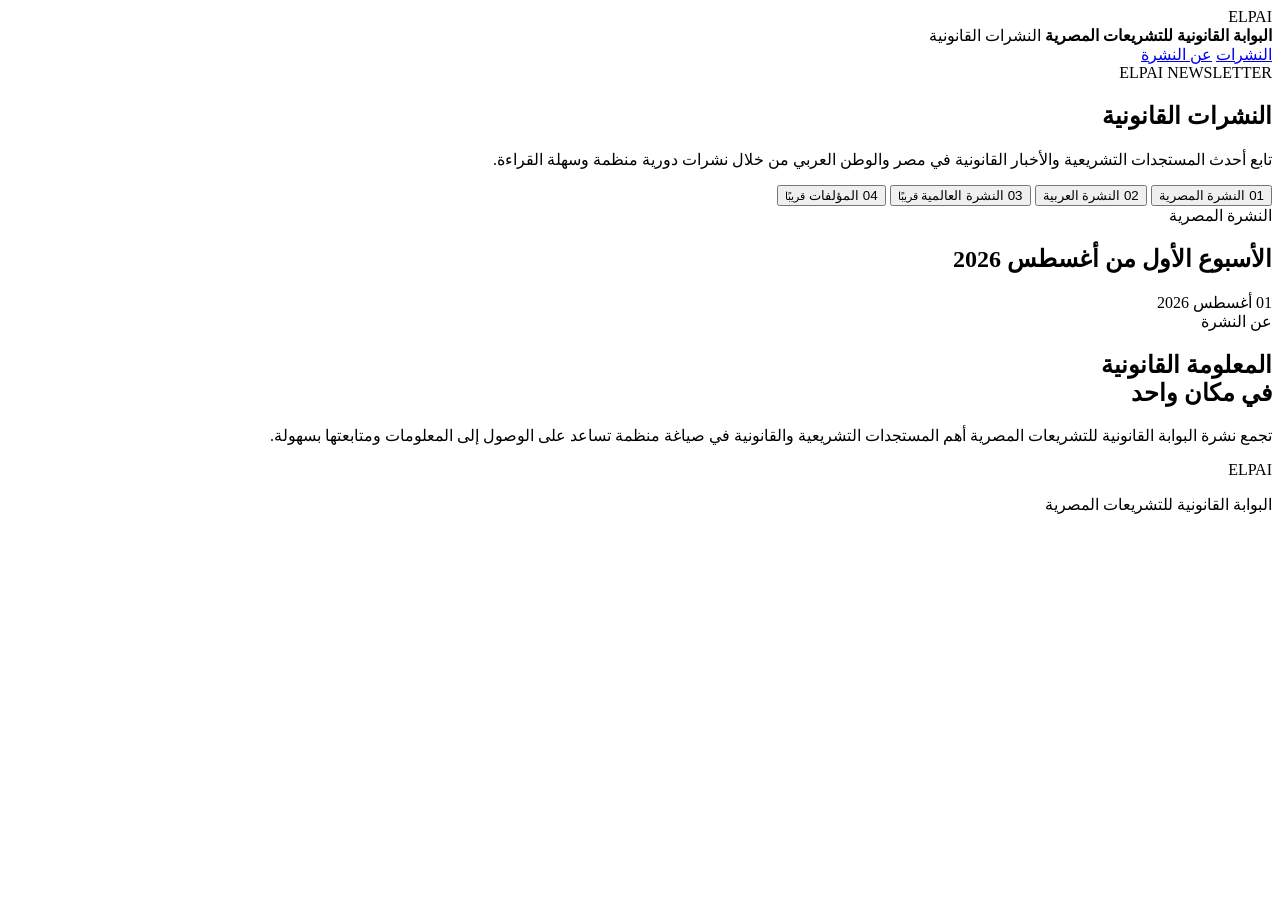
==== index.html @ 593c730d "Create index.html" ====
<!DOCTYPE html>
<html lang="ar" dir="rtl">
<head>
    <meta charset="UTF-8">
    <meta name="viewport" content="width=device-width, initial-scale=1.0">

    <title>النشرات القانونية | ELPAI</title>

    <link rel="preconnect" href="https://fonts.googleapis.com">
    <link rel="preconnect" href="https://fonts.gstatic.com" crossorigin>

    <link href="https://fonts.googleapis.com/css2?family=Cairo:wght@400;500;600;700;800&family=IBM+Plex+Sans+Arabic:wght@400;500;600;700&display=swap" rel="stylesheet">

    <link rel="stylesheet" href="style.css">
</head>

<body>

<!-- ================= HEADER ================= -->

<header class="site-header">

    <div class="header-container">

        <div class="brand">

            <div class="brand-logo">
                ELP<span>AI</span>
            </div>

            <div class="brand-text">
                <strong>البوابة القانونية للتشريعات المصرية</strong>
                <span>النشرات القانونية</span>
            </div>

        </div>

        <nav class="navigation">
            <a href="#newsletters">النشرات</a>
            <a href="#about">عن النشرة</a>
        </nav>

    </div>

</header>


<!-- ================= HERO ================= -->

<section class="hero">

    <div class="hero-background"></div>

    <div class="hero-container">

        <span class="hero-label">
            ELPAI NEWSLETTER
        </span>

        <h1>
            النشرات القانونية
        </h1>

        <p>
            تابع أحدث المستجدات التشريعية والأخبار القانونية
            في مصر والوطن العربي من خلال نشرات دورية منظمة وسهلة القراءة.
        </p>


        <!-- Newsletter Types -->

        <div class="newsletter-tabs">

            <button
                class="newsletter-tab active"
                data-newsletter="egypt">

                <span>01</span>
                النشرة المصرية

            </button>


            <button
                class="newsletter-tab"
                data-newsletter="arab">

                <span>02</span>
                النشرة العربية

            </button>


            <button class="newsletter-tab disabled">

                <span>03</span>
                النشرة العالمية

                <small>قريبًا</small>

            </button>


            <button class="newsletter-tab disabled">

                <span>04</span>
                المؤلفات

                <small>قريبًا</small>

            </button>

        </div>

    </div>

</section>


<!-- ================= NEWSLETTER ================= -->

<main
    class="newsletter-container"
    id="newsletters">


    <!-- Issue Header -->

    <div class="issue-header">

        <div>

            <span
                class="issue-type"
                id="issueType">
                النشرة المصرية
            </span>

            <h2 id="issueTitle">
                الأسبوع الأول من أغسطس 2026
            </h2>

        </div>


        <div
            class="issue-number"
            id="issueNumber">

            01 أغسطس 2026

        </div>

    </div>


    <!-- Dynamic Content -->

    <div id="newsletterContent"></div>


</main>


<!-- ================= ABOUT ================= -->

<section
    class="about"
    id="about">

    <div class="about-container">

        <div>

            <span class="section-label">
                عن النشرة
            </span>

            <h2>
                المعلومة القانونية<br>
                في مكان واحد
            </h2>

        </div>


        <p>
            تجمع نشرة البوابة القانونية للتشريعات المصرية
            أهم المستجدات التشريعية والقانونية في صياغة منظمة
            تساعد على الوصول إلى المعلومات ومتابعتها بسهولة.
        </p>

    </div>

</section>


<!-- ================= FOOTER ================= -->

<footer>

    <div class="footer-container">

        <div class="footer-logo">
            ELP<span>AI</span>
        </div>

        <p>
            البوابة القانونية للتشريعات المصرية
        </p>

    </div>

</footer>


<script src="script.js"></script>

</body>
</html>
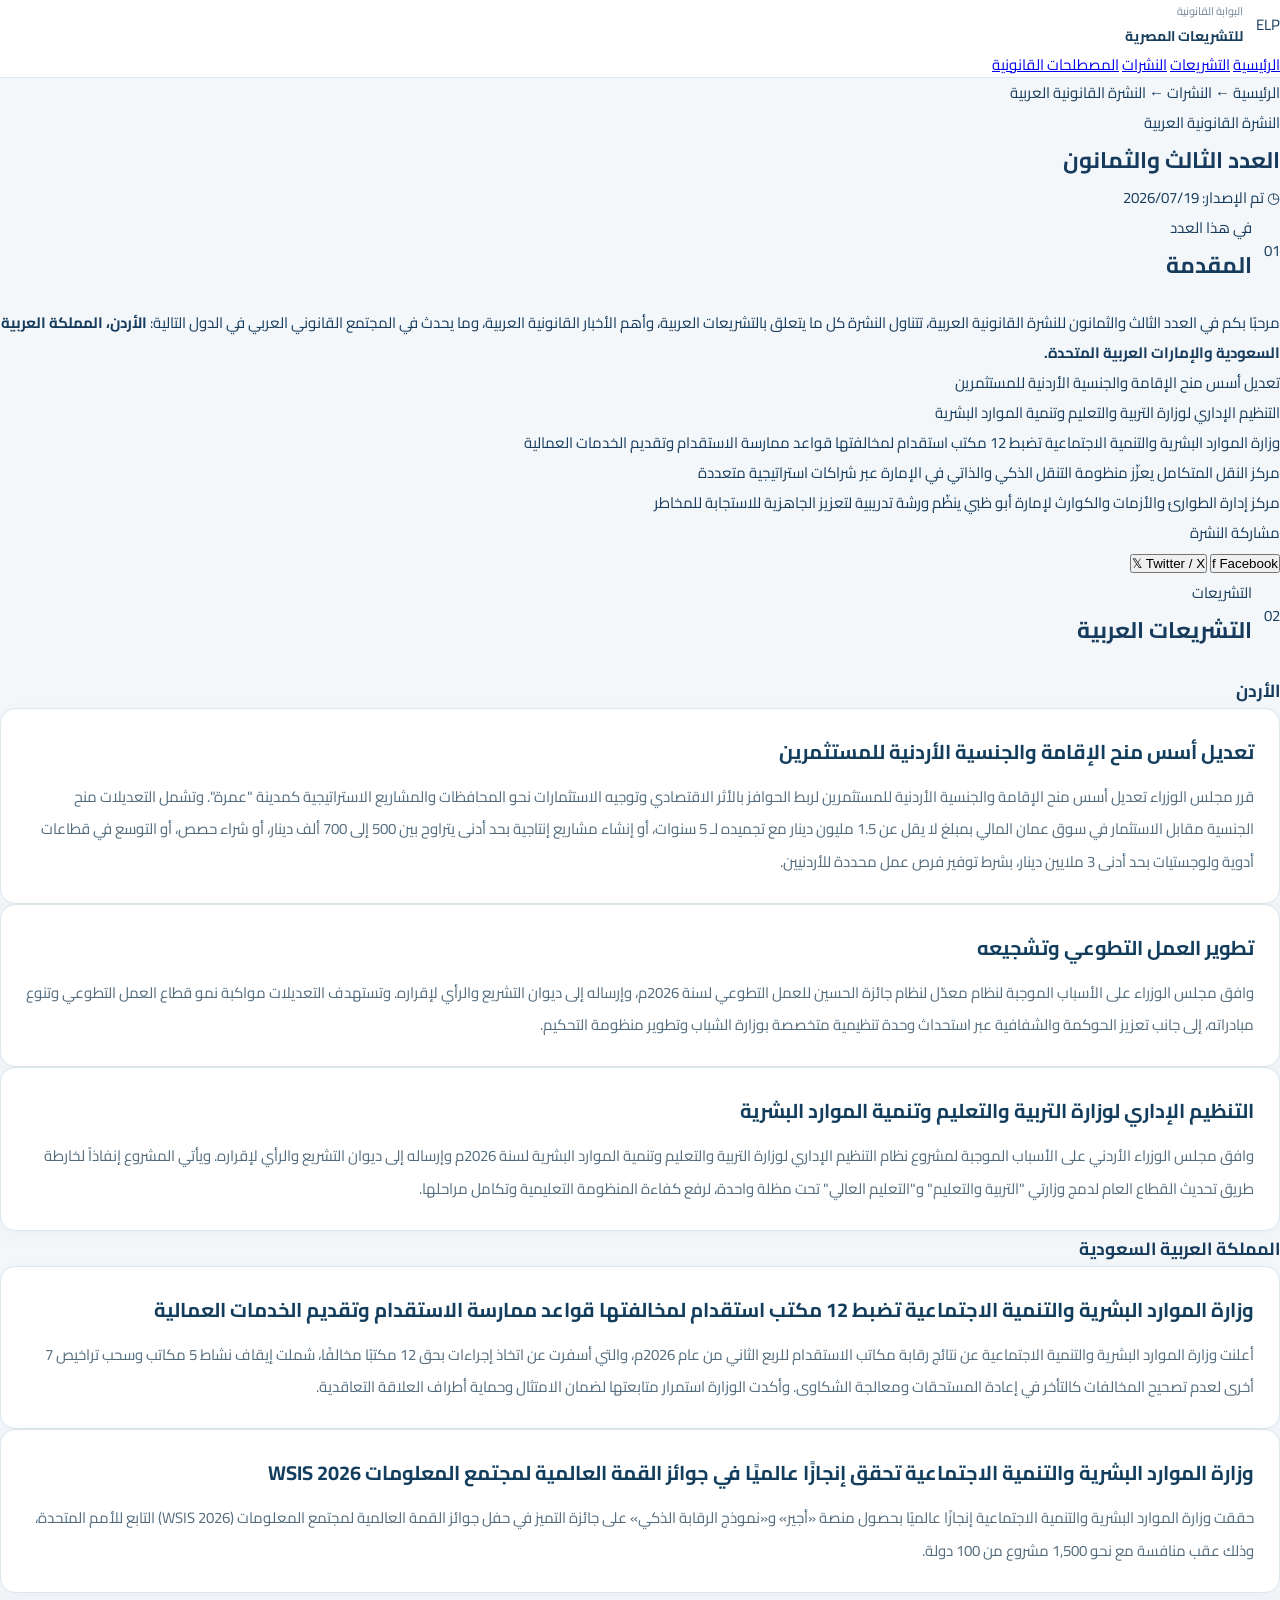
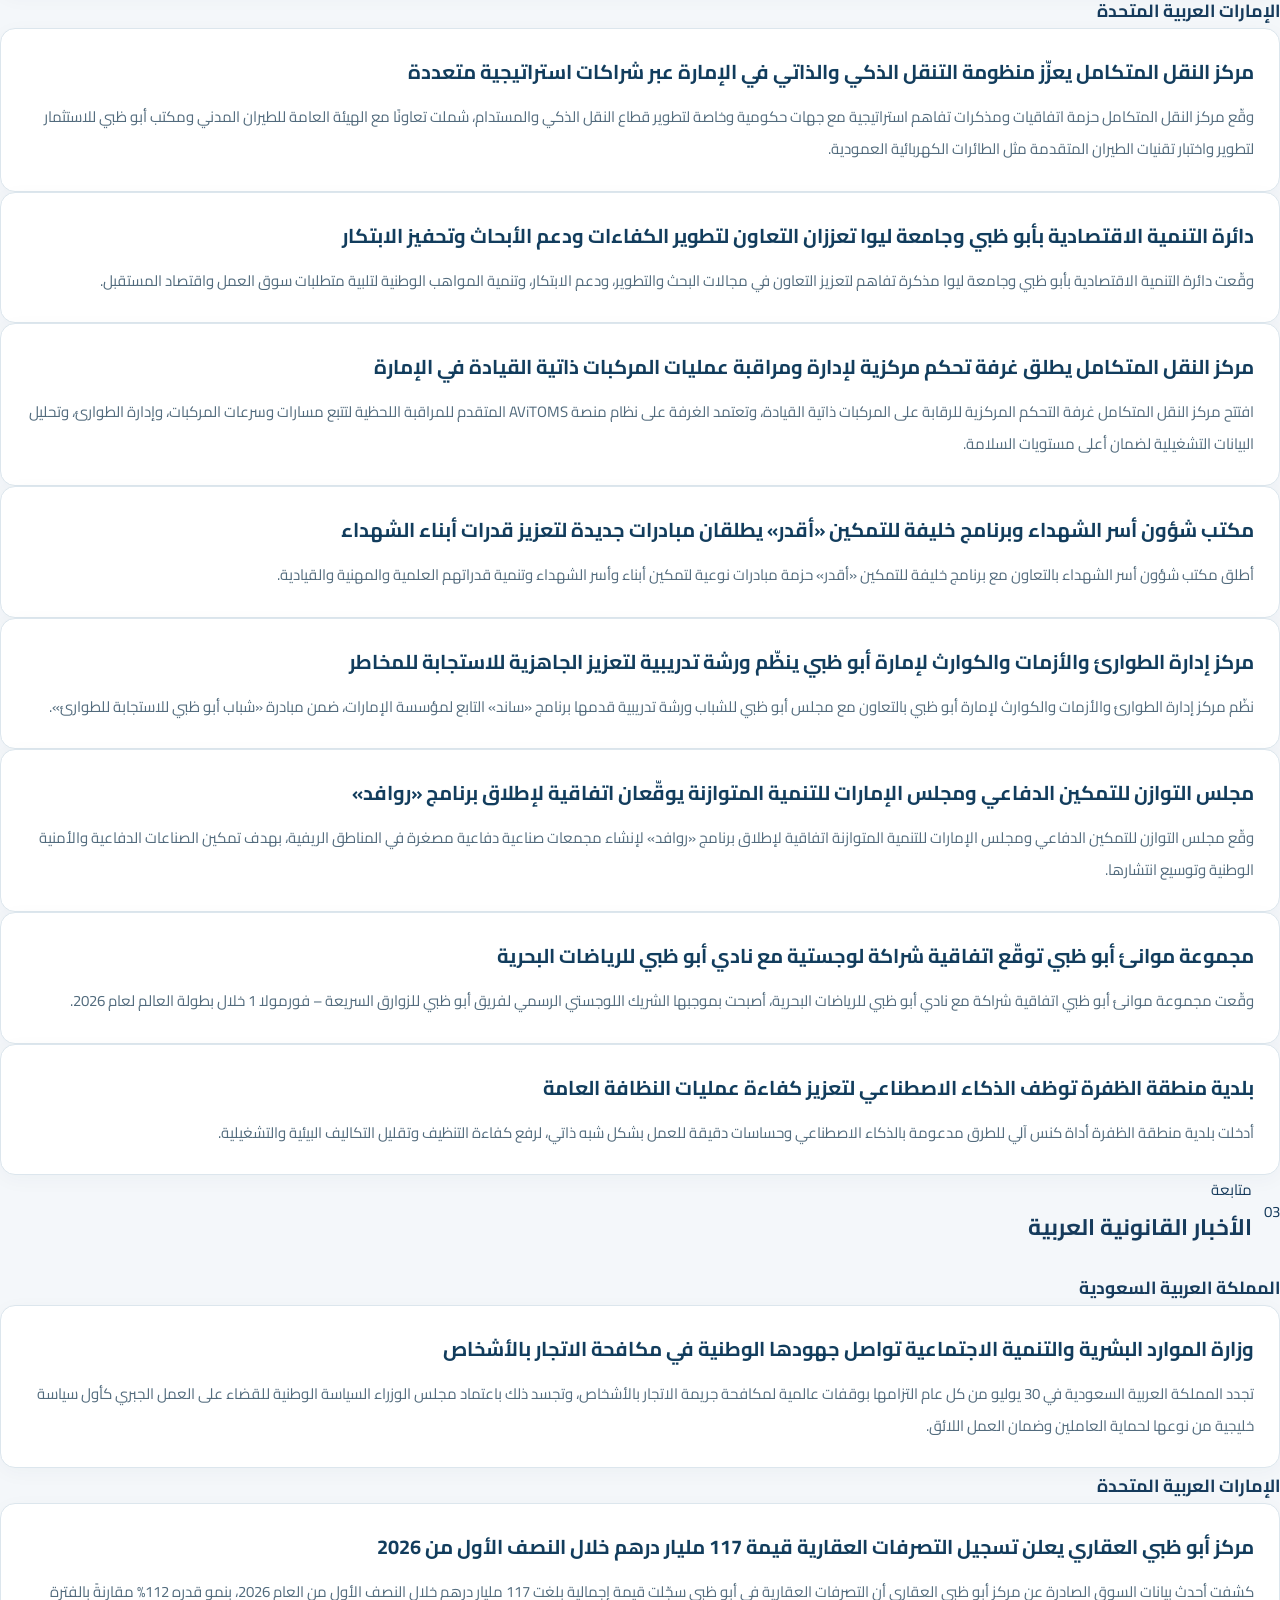
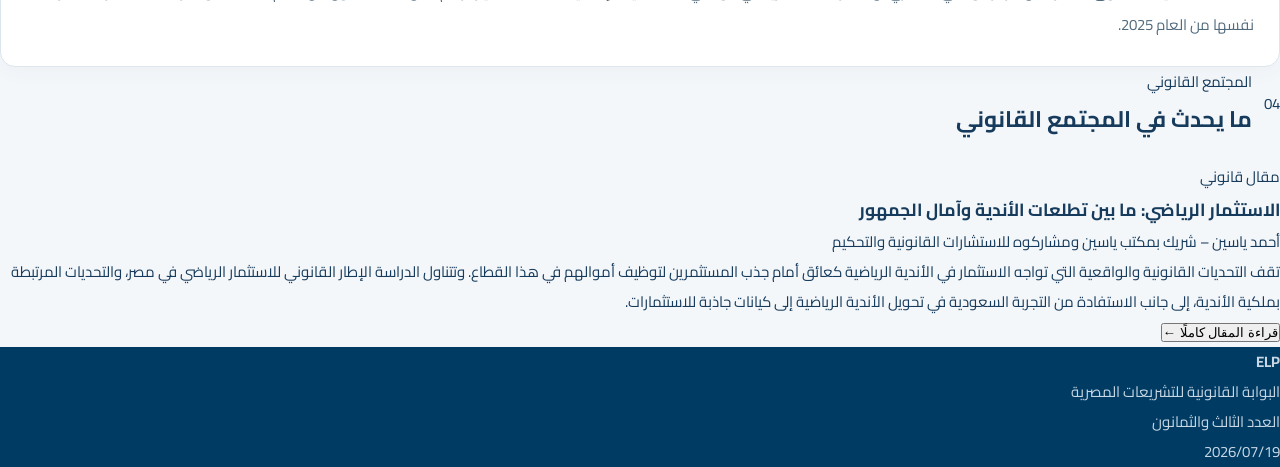
==== commit 31518f95: "Update index.html" ====
--- a/index.html
+++ b/index.html
@@ -1,220 +1,511 @@
 <!DOCTYPE html>
 <html lang="ar" dir="rtl">
+
 <head>
     <meta charset="UTF-8">
     <meta name="viewport" content="width=device-width, initial-scale=1.0">
 
-    <title>النشرات القانونية | ELPAI</title>
+    <title>النشرة القانونية العربية | ELP</title>
 
     <link rel="preconnect" href="https://fonts.googleapis.com">
     <link rel="preconnect" href="https://fonts.gstatic.com" crossorigin>
 
-    <link href="https://fonts.googleapis.com/css2?family=Cairo:wght@400;500;600;700;800&family=IBM+Plex+Sans+Arabic:wght@400;500;600;700&display=swap" rel="stylesheet">
+    <link href="https://fonts.googleapis.com/css2?family=Cairo:wght@400;500;600;700;800&family=Tajawal:wght@400;500;700;800&display=swap"
+        rel="stylesheet">
 
     <link rel="stylesheet" href="style.css">
 </head>
 
 <body>
 
-<!-- ================= HEADER ================= -->
-
-<header class="site-header">
-
-    <div class="header-container">
-
-        <div class="brand">
-
-            <div class="brand-logo">
-                ELP<span>AI</span>
-            </div>
-
-            <div class="brand-text">
-                <strong>البوابة القانونية للتشريعات المصرية</strong>
-                <span>النشرات القانونية</span>
-            </div>
+    <!-- ================= HEADER ================= -->
+
+    <header class="site-header">
+
+        <div class="header-inner">
+
+            <div class="brand">
+                <div class="brand-mark">ELP</div>
+
+                <div class="brand-text">
+                    <span>البوابة القانونية</span>
+                    <strong>للتشريعات المصرية</strong>
+                </div>
+            </div>
+
+            <nav class="main-nav">
+                <a href="#">الرئيسية</a>
+                <a href="#">التشريعات</a>
+                <a href="#" class="active">النشرات</a>
+                <a href="#">المصطلحات القانونية</a>
+            </nav>
 
         </div>
 
-        <nav class="navigation">
-            <a href="#newsletters">النشرات</a>
-            <a href="#about">عن النشرة</a>
-        </nav>
-
-    </div>
-
-</header>
-
-
-<!-- ================= HERO ================= -->
-
-<section class="hero">
-
-    <div class="hero-background"></div>
-
-    <div class="hero-container">
-
-        <span class="hero-label">
-            ELPAI NEWSLETTER
-        </span>
-
-        <h1>
-            النشرات القانونية
-        </h1>
-
-        <p>
-            تابع أحدث المستجدات التشريعية والأخبار القانونية
-            في مصر والوطن العربي من خلال نشرات دورية منظمة وسهلة القراءة.
-        </p>
-
-
-        <!-- Newsletter Types -->
-
-        <div class="newsletter-tabs">
-
-            <button
-                class="newsletter-tab active"
-                data-newsletter="egypt">
-
-                <span>01</span>
-                النشرة المصرية
-
-            </button>
-
-
-            <button
-                class="newsletter-tab"
-                data-newsletter="arab">
-
-                <span>02</span>
-                النشرة العربية
-
-            </button>
-
-
-            <button class="newsletter-tab disabled">
-
-                <span>03</span>
-                النشرة العالمية
-
-                <small>قريبًا</small>
-
-            </button>
-
-
-            <button class="newsletter-tab disabled">
-
-                <span>04</span>
-                المؤلفات
-
-                <small>قريبًا</small>
-
-            </button>
+    </header>
+
+
+    <!-- ================= NEWSLETTER HERO ================= -->
+
+    <section class="newsletter-hero">
+
+        <div class="hero-content">
+
+            <div class="breadcrumb">
+                الرئيسية
+                <span>←</span>
+                النشرات
+                <span>←</span>
+                النشرة القانونية العربية
+            </div>
+
+            <div class="newsletter-label">
+                النشرة القانونية العربية
+            </div>
+
+            <h1>
+                العدد الثالث والثمانون
+            </h1>
+
+            <div class="issue-meta">
+                <span class="meta-icon">◷</span>
+                <span>تم الإصدار: 2026/07/19</span>
+            </div>
 
         </div>
 
-    </div>
-
-</section>
-
-
-<!-- ================= NEWSLETTER ================= -->
-
-<main
-    class="newsletter-container"
-    id="newsletters">
-
-
-    <!-- Issue Header -->
-
-    <div class="issue-header">
-
-        <div>
-
-            <span
-                class="issue-type"
-                id="issueType">
-                النشرة المصرية
-            </span>
-
-            <h2 id="issueTitle">
-                الأسبوع الأول من أغسطس 2026
-            </h2>
+    </section>
+
+
+    <!-- ================= MAIN ================= -->
+
+    <main class="container">
+
+
+        <!-- INTRODUCTION -->
+
+        <section class="newsletter-section introduction">
+
+            <div class="section-heading">
+                <span class="section-number">01</span>
+
+                <div>
+                    <p class="section-kicker">في هذا العدد</p>
+                    <h2>المقدمة</h2>
+                </div>
+            </div>
+
+
+            <div class="intro-card">
+
+                <p class="intro-title">
+                    مرحبًا بكم في العدد الثالث والثمانون للنشرة القانونية العربية، تتناول النشرة كل ما يتعلق بالتشريعات العربية، وأهم الأخبار القانونية العربية، وما يحدث في المجتمع القانوني العربي في الدول التالية:
+                    <strong>الأردن، المملكة العربية السعودية والإمارات العربية المتحدة.</strong>
+                </p>
+
+                <ul class="intro-list">
+
+                    <li>تعديل أسس منح الإقامة والجنسية الأردنية للمستثمرين</li>
+
+                    <li>التنظيم الإداري لوزارة التربية والتعليم وتنمية الموارد البشرية</li>
+
+                    <li>وزارة الموارد البشرية والتنمية الاجتماعية تضبط 12 مكتب استقدام لمخالفتها قواعد ممارسة الاستقدام وتقديم الخدمات العمالية</li>
+
+                    <li>مركز النقل المتكامل يعزّز منظومة التنقل الذكي والذاتي في الإمارة عبر شراكات استراتيجية متعددة</li>
+
+                    <li>مركز إدارة الطوارئ والأزمات والكوارث لإمارة أبو ظبي ينظّم ورشة تدريبية لتعزيز الجاهزية للاستجابة للمخاطر</li>
+
+                </ul>
+
+            </div>
+
+        </section>
+
+
+        <!-- SHARE -->
+
+        <div class="share-bar">
+
+            <span>مشاركة النشرة</span>
+
+            <div class="share-buttons">
+
+                <button class="share facebook" onclick="shareFacebook()">
+                    <span>f</span>
+                    Facebook
+                </button>
+
+                <button class="share twitter" onclick="shareTwitter()">
+                    <span>𝕏</span>
+                    Twitter / X
+                </button>
+
+            </div>
 
         </div>
 
 
-        <div
-            class="issue-number"
-            id="issueNumber">
-
-            01 أغسطس 2026
+        <!-- ================= ARABIC LEGISLATION ================= -->
+
+        <section class="newsletter-section">
+
+            <div class="section-heading">
+
+                <span class="section-number">02</span>
+
+                <div>
+                    <p class="section-kicker">التشريعات</p>
+                    <h2>التشريعات العربية</h2>
+                </div>
+
+            </div>
+
+
+            <!-- JORDAN -->
+
+            <div class="country-block">
+
+                <div class="country-title">
+                    <span class="country-line"></span>
+                    <h3>الأردن</h3>
+                    <span class="country-line"></span>
+                </div>
+
+
+                <article class="news-card">
+
+                    <h4>
+                        تعديل أسس منح الإقامة والجنسية الأردنية للمستثمرين
+                    </h4>
+
+                    <p>
+                        قرر مجلس الوزراء تعديل أسس منح الإقامة والجنسية الأردنية للمستثمرين لربط الحوافز بالأثر الاقتصادي وتوجيه الاستثمارات نحو المحافظات والمشاريع الاستراتيجية كمدينة "عمرة". وتشمل التعديلات منح الجنسية مقابل الاستثمار في سوق عمان المالي بمبلغ لا يقل عن 1.5 مليون دينار مع تجميده لـ 5 سنوات، أو إنشاء مشاريع إنتاجية بحد أدنى يتراوح بين 500 إلى 700 ألف دينار، أو شراء حصص، أو التوسع في قطاعات أدوية ولوجستيات بحد أدنى 3 ملايين دينار، بشرط توفير فرص عمل محددة للأردنيين.
+                    </p>
+
+                </article>
+
+
+                <article class="news-card">
+
+                    <h4>
+                        تطوير العمل التطوعي وتشجيعه
+                    </h4>
+
+                    <p>
+                        وافق مجلس الوزراء على الأسباب الموجبة لنظام معدّل لنظام جائزة الحسين للعمل التطوعي لسنة 2026م، وإرساله إلى ديوان التشريع والرأي لإقراره. وتستهدف التعديلات مواكبة نمو قطاع العمل التطوعي وتنوع مبادراته، إلى جانب تعزيز الحوكمة والشفافية عبر استحداث وحدة تنظيمية متخصصة بوزارة الشباب وتطوير منظومة التحكيم.
+                    </p>
+
+                </article>
+
+
+                <article class="news-card">
+
+                    <h4>
+                        التنظيم الإداري لوزارة التربية والتعليم وتنمية الموارد البشرية
+                    </h4>
+
+                    <p>
+                        وافق مجلس الوزراء الأردني على الأسباب الموجبة لمشروع نظام التنظيم الإداري لوزارة التربية والتعليم وتنمية الموارد البشرية لسنة 2026م وإرساله إلى ديوان التشريع والرأي لإقراره. ويأتي المشروع إنفاذاً لخارطة طريق تحديث القطاع العام لدمج وزارتي "التربية والتعليم" و"التعليم العالي" تحت مظلة واحدة، لرفع كفاءة المنظومة التعليمية وتكامل مراحلها.
+                    </p>
+
+                </article>
+
+            </div>
+
+
+            <!-- SAUDI -->
+
+            <div class="country-block">
+
+                <div class="country-title">
+                    <span class="country-line"></span>
+                    <h3>المملكة العربية السعودية</h3>
+                    <span class="country-line"></span>
+                </div>
+
+
+                <article class="news-card">
+
+                    <h4>
+                        وزارة الموارد البشرية والتنمية الاجتماعية تضبط 12 مكتب استقدام لمخالفتها قواعد ممارسة الاستقدام وتقديم الخدمات العمالية
+                    </h4>
+
+                    <p>
+                        أعلنت وزارة الموارد البشرية والتنمية الاجتماعية عن نتائج رقابة مكاتب الاستقدام للربع الثاني من عام 2026م، والتي أسفرت عن اتخاذ إجراءات بحق 12 مكتبًا مخالفًا، شملت إيقاف نشاط 5 مكاتب وسحب تراخيص 7 أخرى لعدم تصحيح المخالفات كالتأخر في إعادة المستحقات ومعالجة الشكاوى. وأكدت الوزارة استمرار متابعتها لضمان الامتثال وحماية أطراف العلاقة التعاقدية.
+                    </p>
+
+                </article>
+
+
+                <article class="news-card">
+
+                    <h4>
+                        وزارة الموارد البشرية والتنمية الاجتماعية تحقق إنجازًا عالميًا في جوائز القمة العالمية لمجتمع المعلومات WSIS 2026
+                    </h4>
+
+                    <p>
+                        حققت وزارة الموارد البشرية والتنمية الاجتماعية إنجازًا عالميًا بحصول منصة «أجير» و«نموذج الرقابة الذكي» على جائزة التميز في حفل جوائز القمة العالمية لمجتمع المعلومات (WSIS 2026) التابع للأمم المتحدة، وذلك عقب منافسة مع نحو 1,500 مشروع من 100 دولة.
+                    </p>
+
+                </article>
+
+            </div>
+
+
+            <!-- UAE -->
+
+            <div class="country-block">
+
+                <div class="country-title">
+                    <span class="country-line"></span>
+                    <h3>الإمارات العربية المتحدة</h3>
+                    <span class="country-line"></span>
+                </div>
+
+
+                <article class="news-card">
+
+                    <h4>
+                        مركز النقل المتكامل يعزّز منظومة التنقل الذكي والذاتي في الإمارة عبر شراكات استراتيجية متعددة
+                    </h4>
+
+                    <p>
+                        وقّع مركز النقل المتكامل حزمة اتفاقيات ومذكرات تفاهم استراتيجية مع جهات حكومية وخاصة لتطوير قطاع النقل الذكي والمستدام، شملت تعاونًا مع الهيئة العامة للطيران المدني ومكتب أبو ظبي للاستثمار لتطوير واختبار تقنيات الطيران المتقدمة مثل الطائرات الكهربائية العمودية.
+                    </p>
+
+                </article>
+
+
+                <article class="news-card">
+
+                    <h4>
+                        دائرة التنمية الاقتصادية بأبو ظبي وجامعة ليوا تعززان التعاون لتطوير الكفاءات ودعم الأبحاث وتحفيز الابتكار
+                    </h4>
+
+                    <p>
+                        وقّعت دائرة التنمية الاقتصادية بأبو ظبي وجامعة ليوا مذكرة تفاهم لتعزيز التعاون في مجالات البحث والتطوير، ودعم الابتكار، وتنمية المواهب الوطنية لتلبية متطلبات سوق العمل واقتصاد المستقبل.
+                    </p>
+
+                </article>
+
+
+                <article class="news-card">
+
+                    <h4>
+                        مركز النقل المتكامل يطلق غرفة تحكم مركزية لإدارة ومراقبة عمليات المركبات ذاتية القيادة في الإمارة
+                    </h4>
+
+                    <p>
+                        افتتح مركز النقل المتكامل غرفة التحكم المركزية للرقابة على المركبات ذاتية القيادة، وتعتمد الغرفة على نظام منصة AViTOMS المتقدم للمراقبة اللحظية لتتبع مسارات وسرعات المركبات، وإدارة الطوارئ، وتحليل البيانات التشغيلية لضمان أعلى مستويات السلامة.
+                    </p>
+
+                </article>
+
+
+                <article class="news-card">
+
+                    <h4>
+                        مكتب شؤون أسر الشهداء وبرنامج خليفة للتمكين «أقدر» يطلقان مبادرات جديدة لتعزيز قدرات أبناء الشهداء
+                    </h4>
+
+                    <p>
+                        أطلق مكتب شؤون أسر الشهداء بالتعاون مع برنامج خليفة للتمكين «أقدر» حزمة مبادرات نوعية لتمكين أبناء وأسر الشهداء وتنمية قدراتهم العلمية والمهنية والقيادية.
+                    </p>
+
+                </article>
+
+
+                <article class="news-card">
+
+                    <h4>
+                        مركز إدارة الطوارئ والأزمات والكوارث لإمارة أبو ظبي ينظّم ورشة تدريبية لتعزيز الجاهزية للاستجابة للمخاطر
+                    </h4>
+
+                    <p>
+                        نظّم مركز إدارة الطوارئ والأزمات والكوارث لإمارة أبو ظبي بالتعاون مع مجلس أبو ظبي للشباب ورشة تدريبية قدمها برنامج «ساند» التابع لمؤسسة الإمارات، ضمن مبادرة «شباب أبو ظبي للاستجابة للطوارئ».
+                    </p>
+
+                </article>
+
+
+                <article class="news-card">
+
+                    <h4>
+                        مجلس التوازن للتمكين الدفاعي ومجلس الإمارات للتنمية المتوازنة يوقّعان اتفاقية لإطلاق برنامج «روافد»
+                    </h4>
+
+                    <p>
+                        وقّع مجلس التوازن للتمكين الدفاعي ومجلس الإمارات للتنمية المتوازنة اتفاقية لإطلاق برنامج «روافد» لإنشاء مجمعات صناعية دفاعية مصغرة في المناطق الريفية، بهدف تمكين الصناعات الدفاعية والأمنية الوطنية وتوسيع انتشارها.
+                    </p>
+
+                </article>
+
+
+                <article class="news-card">
+
+                    <h4>
+                        مجموعة موانئ أبو ظبي توقّع اتفاقية شراكة لوجستية مع نادي أبو ظبي للرياضات البحرية
+                    </h4>
+
+                    <p>
+                        وقّعت مجموعة موانئ أبو ظبي اتفاقية شراكة مع نادي أبو ظبي للرياضات البحرية، أصبحت بموجبها الشريك اللوجستي الرسمي لفريق أبو ظبي للزوارق السريعة – فورمولا 1 خلال بطولة العالم لعام 2026.
+                    </p>
+
+                </article>
+
+
+                <article class="news-card">
+
+                    <h4>
+                        بلدية منطقة الظفرة توظف الذكاء الاصطناعي لتعزيز كفاءة عمليات النظافة العامة
+                    </h4>
+
+                    <p>
+                        أدخلت بلدية منطقة الظفرة أداة كنس آلي للطرق مدعومة بالذكاء الاصطناعي وحساسات دقيقة للعمل بشكل شبه ذاتي، لرفع كفاءة التنظيف وتقليل التكاليف البيئية والتشغيلية.
+                    </p>
+
+                </article>
+
+            </div>
+
+        </section>
+
+
+        <!-- ================= LEGAL NEWS ================= -->
+
+        <section class="newsletter-section">
+
+            <div class="section-heading">
+
+                <span class="section-number">03</span>
+
+                <div>
+                    <p class="section-kicker">متابعة</p>
+                    <h2>الأخبار القانونية العربية</h2>
+                </div>
+
+            </div>
+
+
+            <div class="country-block">
+
+                <div class="country-title">
+                    <span class="country-line"></span>
+                    <h3>المملكة العربية السعودية</h3>
+                    <span class="country-line"></span>
+                </div>
+
+                <article class="news-card">
+
+                    <h4>
+                        وزارة الموارد البشرية والتنمية الاجتماعية تواصل جهودها الوطنية في مكافحة الاتجار بالأشخاص
+                    </h4>
+
+                    <p>
+                        تجدد المملكة العربية السعودية في 30 يوليو من كل عام التزامها بوقفات عالمية لمكافحة جريمة الاتجار بالأشخاص، وتجسد ذلك باعتماد مجلس الوزراء السياسة الوطنية للقضاء على العمل الجبري كأول سياسة خليجية من نوعها لحماية العاملين وضمان العمل اللائق.
+                    </p>
+
+                </article>
+
+            </div>
+
+
+            <div class="country-block">
+
+                <div class="country-title">
+                    <span class="country-line"></span>
+                    <h3>الإمارات العربية المتحدة</h3>
+                    <span class="country-line"></span>
+                </div>
+
+                <article class="news-card">
+
+                    <h4>
+                        مركز أبو ظبي العقاري يعلن تسجيل التصرفات العقارية قيمة 117 مليار درهم خلال النصف الأول من 2026
+                    </h4>
+
+                    <p>
+                        كشفت أحدث بيانات السوق الصادرة عن مركز أبو ظبي العقاري أن التصرفات العقارية في أبو ظبي سجّلت قيمة إجمالية بلغت 117 مليار درهم خلال النصف الأول من العام 2026، بنمو قدره 112% مقارنةً بالفترة نفسها من العام 2025.
+                    </p>
+
+                </article>
+
+            </div>
+
+        </section>
+
+
+        <!-- ================= LEGAL COMMUNITY ================= -->
+
+        <section class="newsletter-section">
+
+            <div class="section-heading">
+
+                <span class="section-number">04</span>
+
+                <div>
+                    <p class="section-kicker">المجتمع القانوني</p>
+                    <h2>ما يحدث في المجتمع القانوني</h2>
+                </div>
+
+            </div>
+
+
+            <article class="featured-article">
+
+                <div class="article-tag">
+                    مقال قانوني
+                </div>
+
+                <h3>
+                    الاستثمار الرياضي: ما بين تطلعات الأندية وآمال الجمهور
+                </h3>
+
+                <p class="article-author">
+                    أحمد ياسين – شريك بمكتب ياسين ومشاركوه للاستشارات القانونية والتحكيم
+                </p>
+
+                <p>
+                    تقف التحديات القانونية والواقعية التي تواجه الاستثمار في الأندية الرياضية كعائق أمام جذب المستثمرين لتوظيف أموالهم في هذا القطاع. وتتناول الدراسة الإطار القانوني للاستثمار الرياضي في مصر، والتحديات المرتبطة بملكية الأندية، إلى جانب الاستفادة من التجربة السعودية في تحويل الأندية الرياضية إلى كيانات جاذبة للاستثمارات.
+                </p>
+
+                <button class="read-more">
+                    قراءة المقال كاملًا
+                    <span>←</span>
+                </button>
+
+            </article>
+
+        </section>
+
+
+    </main>
+
+
+    <!-- ================= FOOTER ================= -->
+
+    <footer class="footer">
+
+        <div class="footer-inner">
+
+            <div>
+                <strong>ELP</strong>
+                <p>البوابة القانونية للتشريعات المصرية</p>
+            </div>
+
+            <div class="footer-date">
+                العدد الثالث والثمانون
+                <br>
+                2026/07/19
+            </div>
 
         </div>
 
-    </div>
-
-
-    <!-- Dynamic Content -->
-
-    <div id="newsletterContent"></div>
-
-
-</main>
-
-
-<!-- ================= ABOUT ================= -->
-
-<section
-    class="about"
-    id="about">
-
-    <div class="about-container">
-
-        <div>
-
-            <span class="section-label">
-                عن النشرة
-            </span>
-
-            <h2>
-                المعلومة القانونية<br>
-                في مكان واحد
-            </h2>
-
-        </div>
-
-
-        <p>
-            تجمع نشرة البوابة القانونية للتشريعات المصرية
-            أهم المستجدات التشريعية والقانونية في صياغة منظمة
-            تساعد على الوصول إلى المعلومات ومتابعتها بسهولة.
-        </p>
-
-    </div>
-
-</section>
-
-
-<!-- ================= FOOTER ================= -->
-
-<footer>
-
-    <div class="footer-container">
-
-        <div class="footer-logo">
-            ELP<span>AI</span>
-        </div>
-
-        <p>
-            البوابة القانونية للتشريعات المصرية
-        </p>
-
-    </div>
-
-</footer>
-
-
-<script src="script.js"></script>
+    </footer>
+
+
+    <script src="script.js"></script>
 
 </body>
+
 </html>
--- a/style.css
+++ b/style.css
@@ -0,0 +1,1137 @@
+/* =========================================================
+   ELPAI NEWSLETTER
+   Modern Editorial Government Style
+========================================================= */
+
+* {
+    box-sizing: border-box;
+    margin: 0;
+    padding: 0;
+}
+
+html {
+    scroll-behavior: smooth;
+}
+
+body {
+    background: #f4f7fa;
+    color: #163b5c;
+
+    font-family:
+        "IBM Plex Sans Arabic",
+        "Cairo",
+        sans-serif;
+
+    line-height: 2;
+    font-size: 15px;
+}
+
+
+/* =========================================================
+   CONTAINER
+========================================================= */
+
+.header-container,
+.hero-container,
+.newsletter-container,
+.about-container,
+.footer-container {
+    width: min(1180px, 92%);
+    margin: auto;
+}
+
+
+/* =========================================================
+   HEADER
+========================================================= */
+
+.site-header {
+    height: 78px;
+
+    background: #ffffff;
+
+    border-bottom: 1px solid #dce6ed;
+
+    position: sticky;
+    top: 0;
+
+    z-index: 100;
+}
+
+
+.header-container {
+    height: 100%;
+
+    display: flex;
+    align-items: center;
+    justify-content: space-between;
+}
+
+
+/* =========================================================
+   BRAND
+========================================================= */
+
+.brand {
+    display: flex;
+    align-items: center;
+    gap: 13px;
+}
+
+
+.brand-logo {
+    font-family: Arial, sans-serif;
+
+    font-size: 24px;
+    font-weight: 900;
+
+    letter-spacing: -1.5px;
+
+    color: #003b64;
+}
+
+
+.brand-logo span {
+    color: #00a3a3;
+}
+
+
+.brand-text strong {
+    display: block;
+
+    font-size: 14px;
+
+    color: #173d5c;
+}
+
+
+.brand-text span {
+    display: block;
+
+    font-size: 11px;
+
+    color: #71889b;
+}
+
+
+/* =========================================================
+   NAVIGATION
+========================================================= */
+
+.navigation {
+    display: flex;
+    gap: 30px;
+}
+
+
+.navigation a {
+    text-decoration: none;
+
+    color: #46647e;
+
+    font-size: 14px;
+    font-weight: 600;
+
+    transition: .2s;
+}
+
+
+.navigation a:hover {
+    color: #007f83;
+}
+
+
+/* =========================================================
+   HERO
+========================================================= */
+
+.hero {
+    position: relative;
+
+    overflow: hidden;
+
+    background:
+        linear-gradient(
+            120deg,
+            #003b64,
+            #00527d 55%,
+            #007f83
+        );
+
+    color: white;
+}
+
+
+.hero-background {
+    position: absolute;
+
+    inset: 0;
+
+    opacity: .10;
+
+    background-image:
+        radial-gradient(
+            circle,
+            white 1px,
+            transparent 2px
+        );
+
+    background-size: 35px 35px;
+}
+
+
+.hero-container {
+    position: relative;
+
+    padding:
+        70px
+        0
+        38px;
+}
+
+
+.hero-label {
+    color: #9edfe0;
+
+    font-size: 12px;
+
+    letter-spacing: 2px;
+
+    font-weight: 700;
+}
+
+
+.hero h1 {
+    font-size: 46px;
+
+    line-height: 1.3;
+
+    margin-top: 8px;
+    margin-bottom: 10px;
+
+    font-weight: 800;
+}
+
+
+.hero p {
+    max-width: 760px;
+
+    color: #e3f0f5;
+
+    font-size: 17px;
+
+    line-height: 2;
+
+    margin-bottom: 35px;
+}
+
+
+/* =========================================================
+   NEWSLETTER TABS
+========================================================= */
+
+.newsletter-tabs {
+    display: flex;
+
+    flex-wrap: wrap;
+
+    gap: 10px;
+}
+
+
+.newsletter-tab {
+    border: 1px solid rgba(255,255,255,.25);
+
+    background: rgba(255,255,255,.10);
+
+    color: white;
+
+    padding: 12px 19px;
+
+    border-radius: 9px;
+
+    font-family: inherit;
+
+    font-size: 14px;
+
+    font-weight: 600;
+
+    cursor: pointer;
+
+    transition: .25s;
+}
+
+
+.newsletter-tab span {
+    font-size: 10px;
+
+    margin-left: 6px;
+
+    opacity: .7;
+}
+
+
+.newsletter-tab:hover {
+    background: rgba(255,255,255,.20);
+
+    transform: translateY(-1px);
+}
+
+
+.newsletter-tab.active {
+    background: #ffffff;
+
+    color: #003b64;
+
+    border-color: #ffffff;
+}
+
+
+.newsletter-tab.disabled {
+    opacity: .45;
+
+    cursor: not-allowed;
+}
+
+
+.newsletter-tab small {
+    font-size: 9px;
+
+    margin-right: 5px;
+
+    padding: 2px 6px;
+
+    background: rgba(255,255,255,.15);
+
+    border-radius: 20px;
+}
+
+
+/* =========================================================
+   NEWSLETTER MAIN
+========================================================= */
+
+.newsletter-container {
+    padding:
+        55px
+        0
+        85px;
+}
+
+
+/* =========================================================
+   ISSUE HEADER
+========================================================= */
+
+.issue-header {
+    display: flex;
+
+    align-items: flex-end;
+
+    justify-content: space-between;
+
+    gap: 20px;
+
+    padding-bottom: 25px;
+
+    margin-bottom: 35px;
+
+    border-bottom: 1px solid #d6e1e8;
+}
+
+
+.issue-type {
+    color: #007f83;
+
+    font-size: 14px;
+
+    font-weight: 800;
+}
+
+
+.issue-header h2 {
+    color: #123d5d;
+
+    font-size: 32px;
+
+    line-height: 1.5;
+
+    margin-top: 3px;
+}
+
+
+.issue-number {
+    background: #e5f3f4;
+
+    color: #006d75;
+
+    border: 1px solid #c5e2e4;
+
+    padding: 8px 15px;
+
+    border-radius: 8px;
+
+    font-size: 12px;
+
+    font-weight: 700;
+}
+
+
+/* =========================================================
+   INTRO
+========================================================= */
+
+.newsletter-intro {
+    background: #ffffff;
+
+    border: 1px solid #dce6ed;
+
+    border-radius: 18px;
+
+    padding: 30px 32px;
+
+    box-shadow:
+        0 8px 30px
+        rgba(20,55,90,.05);
+
+    margin-bottom: 50px;
+}
+
+
+.newsletter-intro h3 {
+    color: #004b73;
+
+    font-size: 23px;
+
+    margin-bottom: 10px;
+}
+
+
+.newsletter-intro > p {
+    color: #526b7d;
+
+    font-size: 15.5px;
+
+    line-height: 2.15;
+
+    max-width: 1000px;
+}
+
+
+/* =========================================================
+   HIGHLIGHTS
+========================================================= */
+
+.highlights {
+    display: grid;
+
+    grid-template-columns:
+        repeat(4, 1fr);
+
+    gap: 10px;
+
+    margin-top: 23px;
+}
+
+
+.highlight {
+    background: #f0f6f9;
+
+    border-right:
+        4px solid
+        #008b91;
+
+    border-radius: 9px;
+
+    padding: 15px 16px;
+
+    color: #31536c;
+
+    font-size: 13.5px;
+
+    line-height: 1.9;
+}
+
+
+.highlight-number {
+    color: #007c84;
+
+    font-weight: 800;
+
+    margin-left: 4px;
+}
+
+
+/* =========================================================
+   SECTION
+========================================================= */
+
+.news-section {
+    margin-top: 55px;
+}
+
+
+.section-heading {
+    display: flex;
+
+    align-items: center;
+
+    gap: 12px;
+
+    margin-bottom: 20px;
+}
+
+
+.section-line {
+    width: 38px;
+
+    height: 3px;
+
+    background: #008b91;
+
+    border-radius: 3px;
+}
+
+
+.section-heading h3 {
+    color: #123d5d;
+
+    font-size: 27px;
+
+    line-height: 1.5;
+}
+
+
+/* =========================================================
+   FEATURED NEWS
+========================================================= */
+
+.featured-news {
+    position: relative;
+
+    background: #ffffff;
+
+    border: 1px solid #dce6ed;
+
+    border-radius: 18px;
+
+    padding: 30px 33px;
+
+    overflow: hidden;
+
+    box-shadow:
+        0 8px 28px
+        rgba(20,55,90,.05);
+
+    transition: .25s;
+}
+
+
+.featured-news::before {
+    content: "";
+
+    position: absolute;
+
+    right: 0;
+
+    top: 0;
+
+    bottom: 0;
+
+    width: 5px;
+
+    background:
+        linear-gradient(
+            to bottom,
+            #004b73,
+            #008b91
+        );
+}
+
+
+.featured-news:hover {
+    transform: translateY(-2px);
+
+    box-shadow:
+        0 14px 35px
+        rgba(20,55,90,.08);
+}
+
+
+/* =========================================================
+   NEWS GRID
+========================================================= */
+
+.news-grid {
+    display: grid;
+
+    grid-template-columns:
+        repeat(2, 1fr);
+
+    gap: 18px;
+
+    margin-top: 18px;
+}
+
+
+/* =========================================================
+   NEWS CARD
+========================================================= */
+
+.news-card {
+    background: #ffffff;
+
+    border: 1px solid #dce6ed;
+
+    border-radius: 15px;
+
+    padding: 25px;
+
+    transition: .25s;
+
+    box-shadow:
+        0 5px 20px
+        rgba(20,55,90,.035);
+}
+
+
+.news-card:hover {
+    transform: translateY(-3px);
+
+    box-shadow:
+        0 12px 30px
+        rgba(20,55,90,.08);
+
+    border-color: #c8dce6;
+}
+
+
+/* =========================================================
+   NEWS META
+========================================================= */
+
+.news-meta {
+    display: flex;
+
+    align-items: center;
+
+    gap: 7px;
+
+    color: #007f83;
+
+    font-size: 11px;
+
+    font-weight: 700;
+
+    margin-bottom: 9px;
+}
+
+
+.news-dot {
+    width: 7px;
+
+    height: 7px;
+
+    background: #00a0a2;
+
+    border-radius: 50%;
+}
+
+
+/* =========================================================
+   NEWS TITLES
+========================================================= */
+
+.news-card h4,
+.featured-news h4 {
+    color: #123d5d;
+
+    font-size: 20px;
+
+    line-height: 1.75;
+
+    margin-bottom: 12px;
+}
+
+
+.featured-news h4 {
+    font-size: 25px;
+
+    line-height: 1.7;
+}
+
+
+/* =========================================================
+   NEWS TEXT
+========================================================= */
+
+.news-card p,
+.featured-news p {
+    color: #526b7d;
+
+    font-size: 15px;
+
+    line-height: 2.15;
+
+    display: -webkit-box;
+
+    -webkit-box-orient: vertical;
+
+    overflow: hidden;
+
+    -webkit-line-clamp: 5;
+}
+
+
+.featured-news p {
+    font-size: 15.5px;
+
+    -webkit-line-clamp: 6;
+}
+
+
+/* =========================================================
+   SHARE BUTTON
+========================================================= */
+
+.news-actions {
+    margin-top: 18px;
+}
+
+
+.share-button {
+    border: none;
+
+    background: #eaf5f6;
+
+    color: #006f77;
+
+    border-radius: 7px;
+
+    padding: 7px 14px;
+
+    font-family: inherit;
+
+    font-size: 12px;
+
+    font-weight: 700;
+
+    cursor: pointer;
+
+    transition: .2s;
+}
+
+
+.share-button:hover {
+    background: #d8edef;
+
+    transform: translateY(-1px);
+}
+
+
+/* =========================================================
+   COUNTRY
+========================================================= */
+
+.country-heading {
+    display: flex;
+
+    align-items: center;
+
+    gap: 11px;
+
+    margin:
+        27px
+        0
+        16px;
+}
+
+
+.country-icon {
+    width: 38px;
+
+    height: 38px;
+
+    border-radius: 50%;
+
+    background: #e7f2f7;
+
+    color: #07557d;
+
+    border: 1px solid #d3e5ed;
+
+    display: flex;
+
+    align-items: center;
+
+    justify-content: center;
+
+    font-size: 11px;
+
+    font-weight: 800;
+}
+
+
+.country-heading h4 {
+    color: #31536c;
+
+    font-size: 20px;
+
+    line-height: 1.5;
+}
+
+
+/* =========================================================
+   EMPTY STATE
+========================================================= */
+
+.empty-state {
+    background: #ffffff;
+
+    border: 1px dashed #c7d8e3;
+
+    border-radius: 15px;
+
+    padding: 45px;
+
+    text-align: center;
+
+    color: #8195a6;
+}
+
+
+.empty-icon {
+    width: 48px;
+
+    height: 48px;
+
+    margin:
+        auto
+        auto
+        13px;
+
+    border-radius: 50%;
+
+    background: #eef4f7;
+
+    display: flex;
+
+    align-items: center;
+
+    justify-content: center;
+
+    color: #7890a1;
+
+    font-size: 18px;
+}
+
+
+.empty-state strong {
+    display: block;
+
+    color: #526e84;
+
+    font-size: 16px;
+
+    margin-bottom: 5px;
+}
+
+
+.empty-state span {
+    font-size: 13px;
+}
+
+
+/* =========================================================
+   ABOUT
+========================================================= */
+
+.about {
+    background: #ffffff;
+
+    border-top: 1px solid #dce6ed;
+}
+
+
+.about-container {
+    padding:
+        50px
+        0
+        65px;
+
+    display: grid;
+
+    grid-template-columns:
+        1fr
+        1fr;
+
+    gap: 50px;
+}
+
+
+.section-label {
+    color: #007f83;
+
+    font-size: 14px;
+
+    font-weight: 800;
+}
+
+
+.about h2 {
+    color: #123d5d;
+
+    font-size: 28px;
+
+    line-height: 1.6;
+
+    margin-top: 5px;
+}
+
+
+.about p {
+    color: #62788a;
+
+    font-size: 15px;
+
+    line-height: 2.1;
+
+    margin-top: 20px;
+}
+
+
+/* =========================================================
+   FOOTER
+========================================================= */
+
+footer {
+    background: #003b64;
+
+    color: #c7d7e3;
+}
+
+
+.footer-container {
+    min-height: 75px;
+
+    display: flex;
+
+    align-items: center;
+
+    justify-content: space-between;
+}
+
+
+.footer-logo {
+    font-family: Arial, sans-serif;
+
+    font-size: 21px;
+
+    font-weight: 900;
+}
+
+
+.footer-logo span {
+    color: #00a3a3;
+}
+
+
+.footer-container p {
+    font-size: 12px;
+}
+
+
+/* =========================================================
+   RESPONSIVE - TABLET
+========================================================= */
+
+@media (max-width: 900px) {
+
+    .highlights {
+        grid-template-columns:
+            repeat(2, 1fr);
+    }
+
+
+    .news-grid {
+        grid-template-columns: 1fr;
+    }
+
+
+    .about-container {
+        grid-template-columns: 1fr;
+    }
+
+}
+
+
+/* =========================================================
+   RESPONSIVE - MOBILE
+========================================================= */
+
+@media (max-width: 600px) {
+
+    .site-header {
+        height: auto;
+    }
+
+
+    .header-container {
+        padding: 13px 0;
+    }
+
+
+    .navigation {
+        display: none;
+    }
+
+
+    .hero-container {
+        padding:
+            45px
+            0
+            30px;
+    }
+
+
+    .hero h1 {
+        font-size: 36px;
+    }
+
+
+    .hero p {
+        font-size: 15px;
+
+        line-height: 2;
+    }
+
+
+    .newsletter-tabs {
+        display: grid;
+
+        grid-template-columns:
+            1fr 1fr;
+    }
+
+
+    .newsletter-tab {
+        font-size: 12px;
+
+        padding: 11px;
+    }
+
+
+    .newsletter-container {
+        padding:
+            40px
+            0
+            65px;
+    }
+
+
+    .issue-header {
+        flex-direction: column;
+
+        align-items: flex-start;
+    }
+
+
+    .issue-header h2 {
+        font-size: 25px;
+    }
+
+
+    .newsletter-intro {
+        padding: 24px;
+    }
+
+
+    .newsletter-intro h3 {
+        font-size: 21px;
+    }
+
+
+    .newsletter-intro > p {
+        font-size: 14.5px;
+    }
+
+
+    .highlights {
+        grid-template-columns: 1fr;
+    }
+
+
+    .highlight {
+        font-size: 13.5px;
+    }
+
+
+    .featured-news {
+        padding: 24px;
+    }
+
+
+    .featured-news h4 {
+        font-size: 21px;
+    }
+
+
+    .featured-news p {
+        font-size: 14.5px;
+    }
+
+
+    .news-card {
+        padding: 21px;
+    }
+
+
+    .news-card h4 {
+        font-size: 18px;
+    }
+
+
+    .news-card p {
+        font-size: 14px;
+    }
+
+
+    .section-heading h3 {
+        font-size: 22px;
+    }
+
+
+    .country-heading h4 {
+        font-size: 18px;
+    }
+
+
+    .about-container {
+        padding:
+            40px
+            0
+            50px;
+    }
+
+
+    .about h2 {
+        font-size: 25px;
+    }
+
+
+    .about p {
+        font-size: 14px;
+    }
+
+
+    .footer-container {
+        flex-direction: column;
+
+        justify-content: center;
+
+        gap: 4px;
+
+        padding: 15px 0;
+    }
+
+}
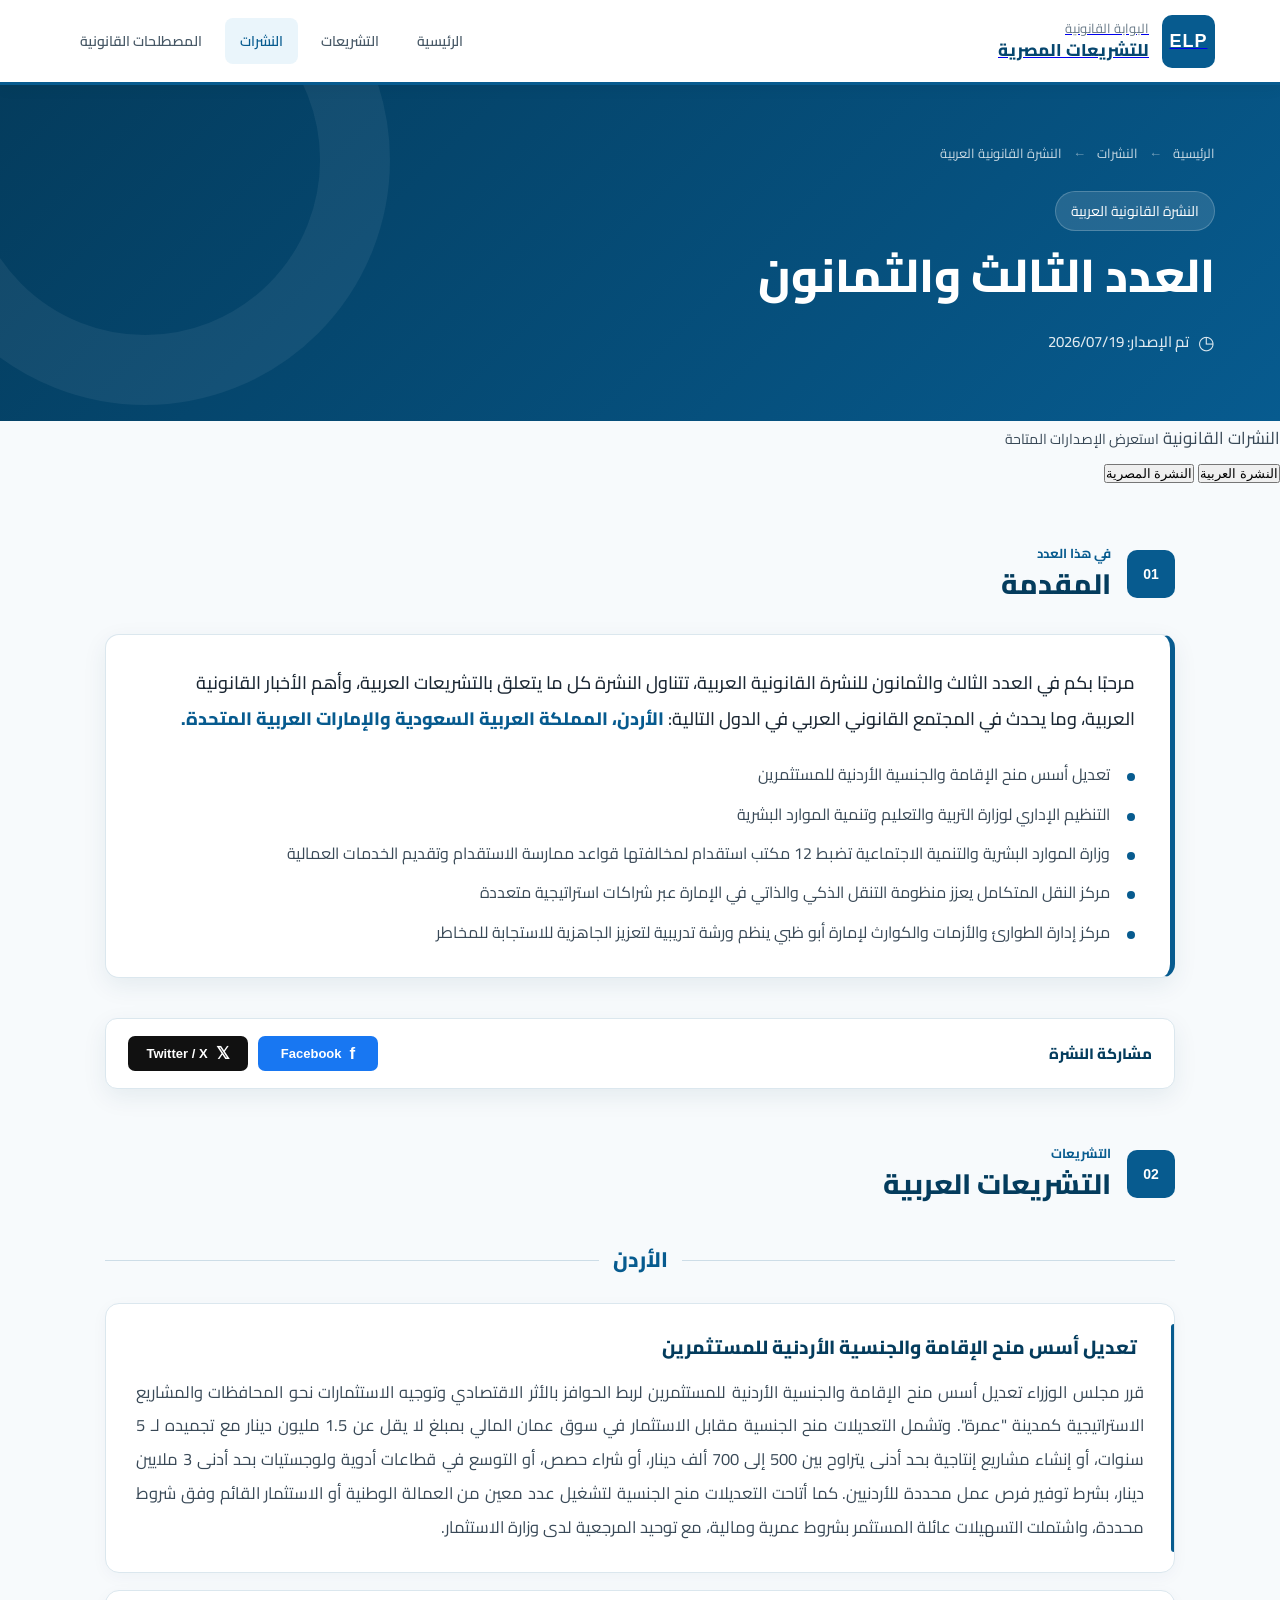
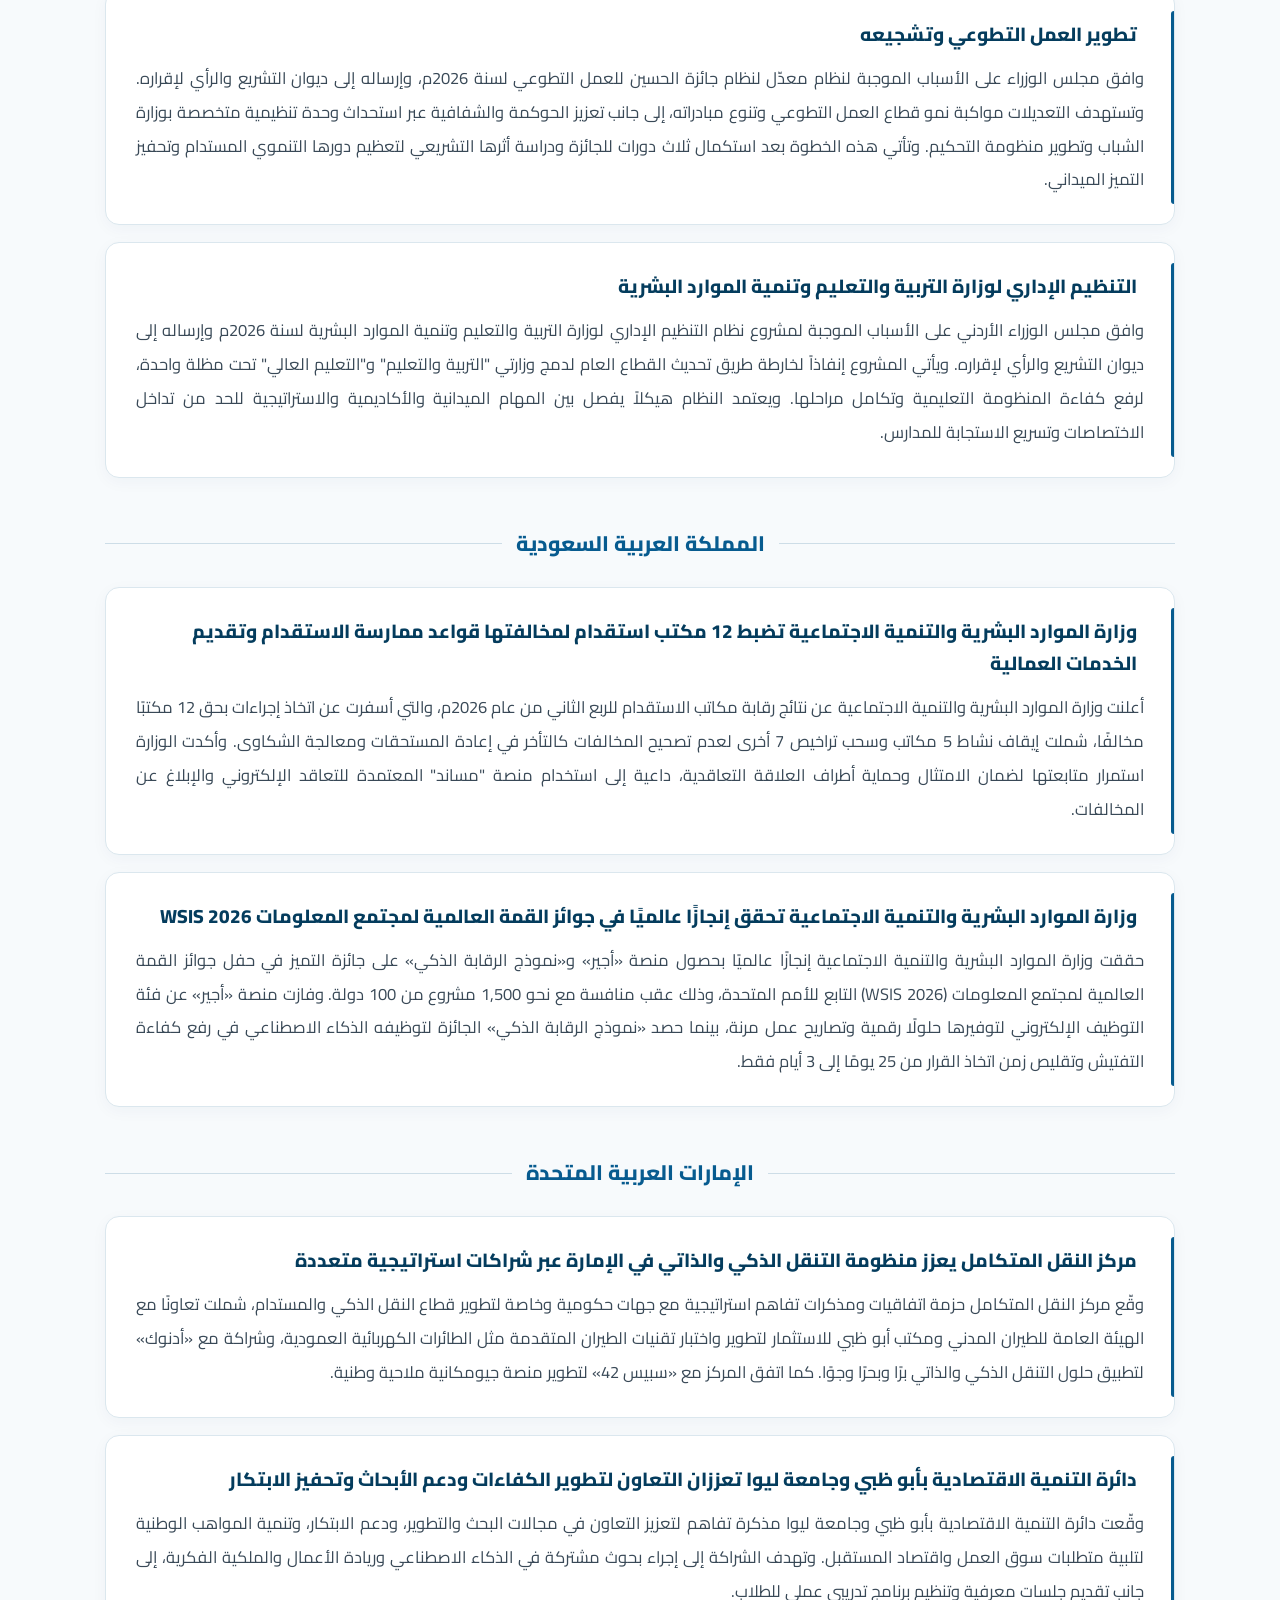
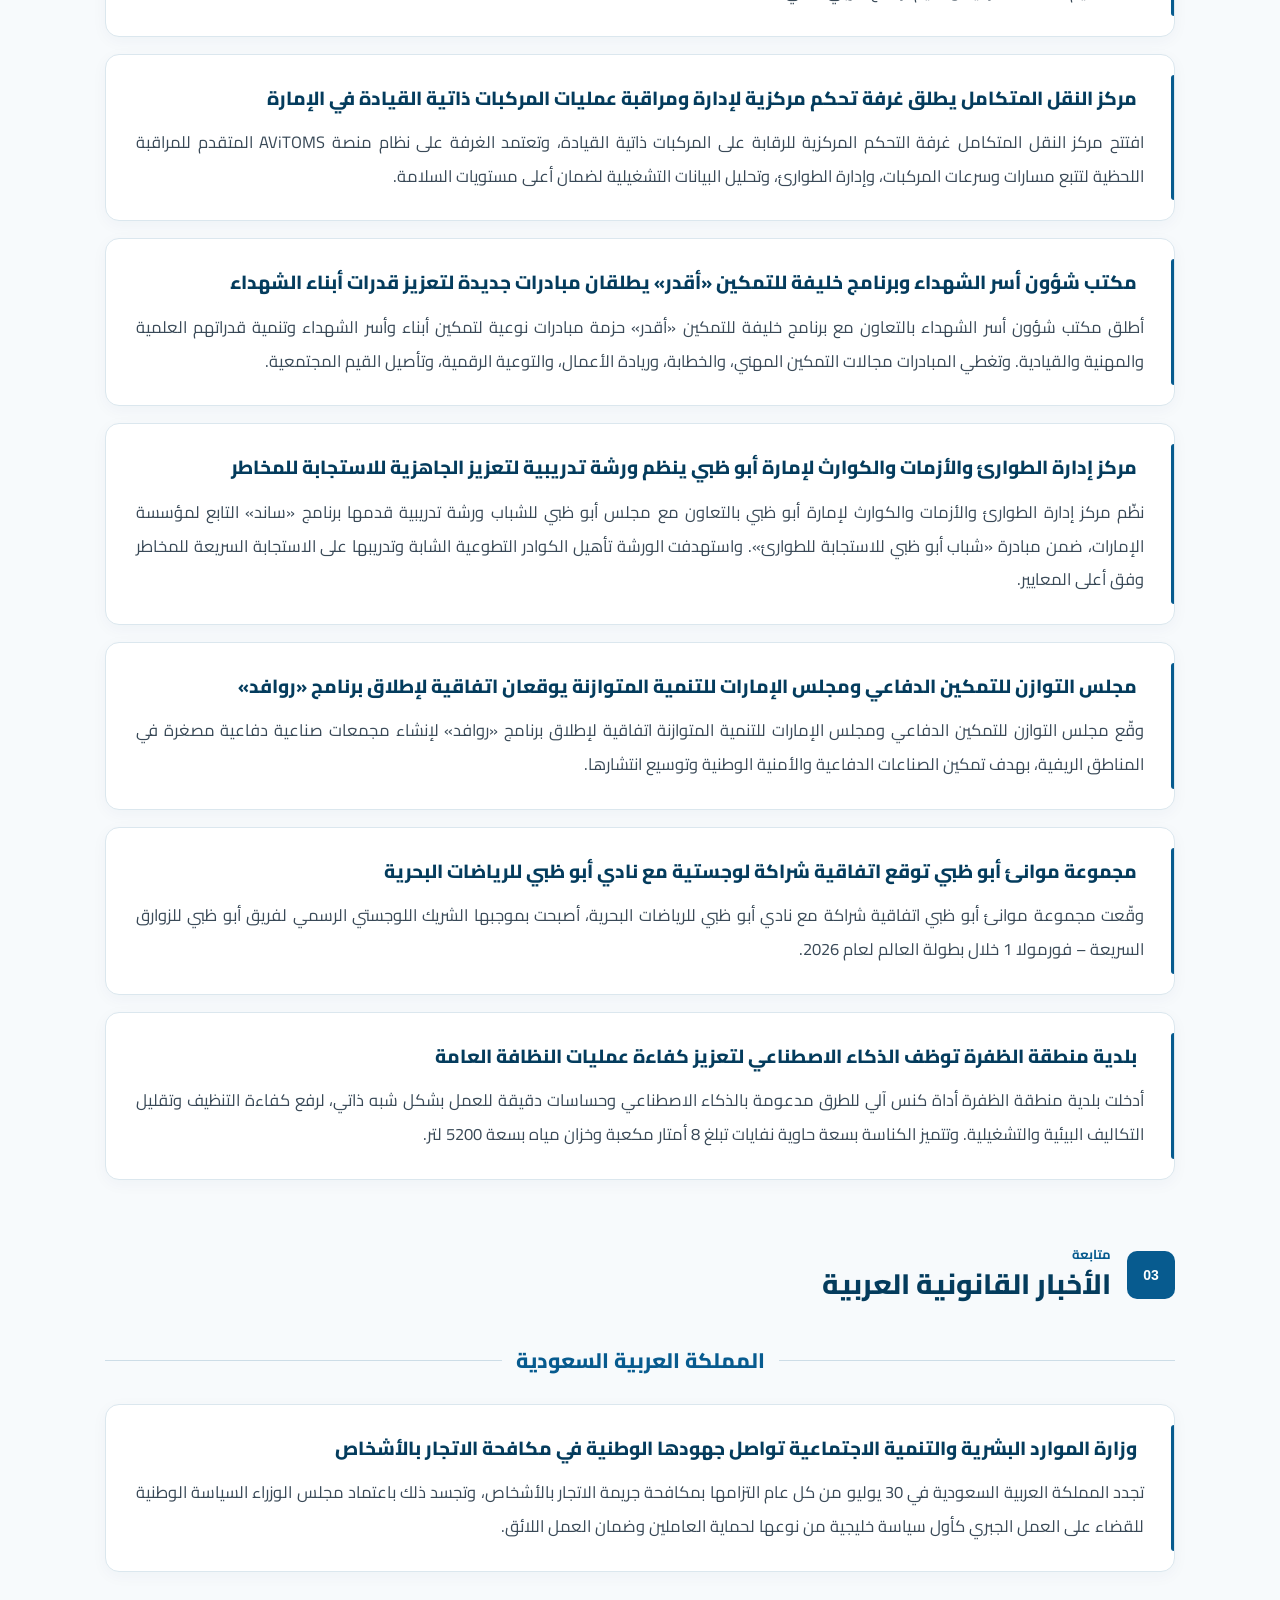
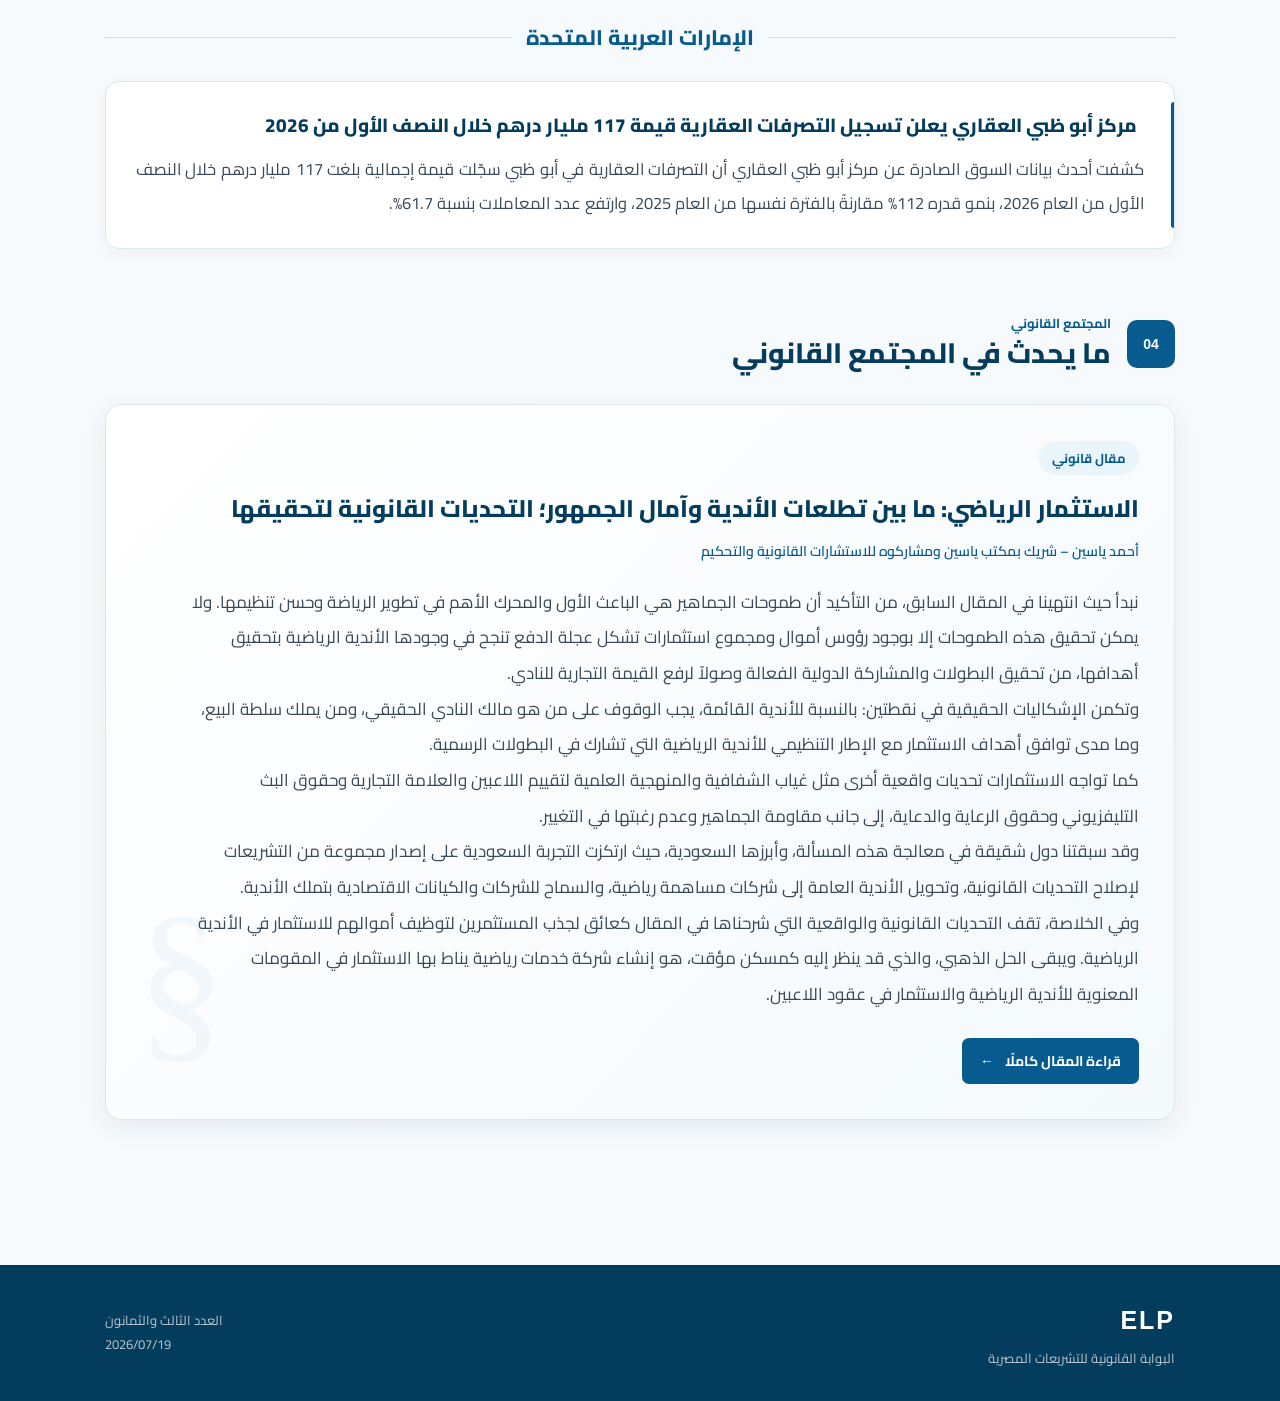
==== commit 83e10490: "Update index.html" ====
--- a/index.html
+++ b/index.html
@@ -5,12 +5,13 @@
     <meta charset="UTF-8">
     <meta name="viewport" content="width=device-width, initial-scale=1.0">
 
-    <title>النشرة القانونية العربية | ELP</title>
+    <title>النشرات القانونية | ELP</title>
 
     <link rel="preconnect" href="https://fonts.googleapis.com">
     <link rel="preconnect" href="https://fonts.gstatic.com" crossorigin>
 
-    <link href="https://fonts.googleapis.com/css2?family=Cairo:wght@400;500;600;700;800&family=Tajawal:wght@400;500;700;800&display=swap"
+    <link
+        href="https://fonts.googleapis.com/css2?family=Cairo:wght@400;500;600;700;800&family=Tajawal:wght@400;500;700;800&display=swap"
         rel="stylesheet">
 
     <link rel="stylesheet" href="style.css">
@@ -24,20 +25,22 @@
 
         <div class="header-inner">
 
-            <div class="brand">
+            <a href="#" class="brand">
+
                 <div class="brand-mark">ELP</div>
 
                 <div class="brand-text">
                     <span>البوابة القانونية</span>
                     <strong>للتشريعات المصرية</strong>
                 </div>
-            </div>
+
+            </a>
 
             <nav class="main-nav">
-                <a href="#">الرئيسية</a>
-                <a href="#">التشريعات</a>
-                <a href="#" class="active">النشرات</a>
-                <a href="#">المصطلحات القانونية</a>
+                <a href="#home">الرئيسية</a>
+                <a href="#egyptian">التشريعات</a>
+                <a href="#newsletters" class="active">النشرات</a>
+                <a href="#terms">المصطلحات القانونية</a>
             </nav>
 
         </div>
@@ -45,9 +48,9 @@
     </header>
 
 
-    <!-- ================= NEWSLETTER HERO ================= -->
-
-    <section class="newsletter-hero">
+    <!-- ================= HERO ================= -->
+
+    <section class="newsletter-hero" id="home">
 
         <div class="hero-content">
 
@@ -77,43 +80,93 @@
     </section>
 
 
+    <!-- ================= NEWSLETTER NAV ================= -->
+
+    <section class="newsletter-selector" id="newsletters">
+
+        <div class="selector-inner">
+
+            <div class="selector-title">
+                <span>النشرات القانونية</span>
+                <small>استعرض الإصدارات المتاحة</small>
+            </div>
+
+            <div class="selector-buttons">
+
+                <button class="newsletter-tab active">
+                    النشرة العربية
+                </button>
+
+                <button class="newsletter-tab">
+                    النشرة المصرية
+                </button>
+
+            </div>
+
+        </div>
+
+    </section>
+
+
     <!-- ================= MAIN ================= -->
 
     <main class="container">
 
 
-        <!-- INTRODUCTION -->
+        <!-- ================= INTRODUCTION ================= -->
 
         <section class="newsletter-section introduction">
 
             <div class="section-heading">
+
                 <span class="section-number">01</span>
 
                 <div>
                     <p class="section-kicker">في هذا العدد</p>
                     <h2>المقدمة</h2>
                 </div>
+
             </div>
 
 
             <div class="intro-card">
 
                 <p class="intro-title">
-                    مرحبًا بكم في العدد الثالث والثمانون للنشرة القانونية العربية، تتناول النشرة كل ما يتعلق بالتشريعات العربية، وأهم الأخبار القانونية العربية، وما يحدث في المجتمع القانوني العربي في الدول التالية:
-                    <strong>الأردن، المملكة العربية السعودية والإمارات العربية المتحدة.</strong>
-                </p>
+
+                    مرحبًا بكم في العدد الثالث والثمانون للنشرة القانونية العربية، تتناول النشرة كل ما يتعلق
+                    بالتشريعات العربية، وأهم الأخبار القانونية العربية، وما يحدث في المجتمع القانوني العربي في الدول
+                    التالية:
+
+                    <strong>
+                        الأردن، المملكة العربية السعودية والإمارات العربية المتحدة.
+                    </strong>
+
+                </p>
+
 
                 <ul class="intro-list">
 
-                    <li>تعديل أسس منح الإقامة والجنسية الأردنية للمستثمرين</li>
-
-                    <li>التنظيم الإداري لوزارة التربية والتعليم وتنمية الموارد البشرية</li>
-
-                    <li>وزارة الموارد البشرية والتنمية الاجتماعية تضبط 12 مكتب استقدام لمخالفتها قواعد ممارسة الاستقدام وتقديم الخدمات العمالية</li>
-
-                    <li>مركز النقل المتكامل يعزّز منظومة التنقل الذكي والذاتي في الإمارة عبر شراكات استراتيجية متعددة</li>
-
-                    <li>مركز إدارة الطوارئ والأزمات والكوارث لإمارة أبو ظبي ينظّم ورشة تدريبية لتعزيز الجاهزية للاستجابة للمخاطر</li>
+                    <li>
+                        تعديل أسس منح الإقامة والجنسية الأردنية للمستثمرين
+                    </li>
+
+                    <li>
+                        التنظيم الإداري لوزارة التربية والتعليم وتنمية الموارد البشرية
+                    </li>
+
+                    <li>
+                        وزارة الموارد البشرية والتنمية الاجتماعية تضبط 12 مكتب استقدام لمخالفتها قواعد ممارسة
+                        الاستقدام وتقديم الخدمات العمالية
+                    </li>
+
+                    <li>
+                        مركز النقل المتكامل يعزز منظومة التنقل الذكي والذاتي في الإمارة عبر شراكات استراتيجية متعددة
+                    </li>
+
+                    <li>
+                        مركز إدارة الطوارئ والأزمات والكوارث لإمارة أبو ظبي ينظم ورشة تدريبية لتعزيز الجاهزية
+                        للاستجابة للمخاطر
+                    </li>
 
                 </ul>
 
@@ -122,22 +175,31 @@
         </section>
 
 
-        <!-- SHARE -->
+        <!-- ================= SHARE ================= -->
 
         <div class="share-bar">
 
-            <span>مشاركة النشرة</span>
+            <span>
+                مشاركة النشرة
+            </span>
 
             <div class="share-buttons">
 
                 <button class="share facebook" onclick="shareFacebook()">
+
                     <span>f</span>
+
                     Facebook
+
                 </button>
 
+
                 <button class="share twitter" onclick="shareTwitter()">
+
                     <span>𝕏</span>
+
                     Twitter / X
+
                 </button>
 
             </div>
@@ -147,7 +209,7 @@
 
         <!-- ================= ARABIC LEGISLATION ================= -->
 
-        <section class="newsletter-section">
+        <section class="newsletter-section" id="arabic-legislation">
 
             <div class="section-heading">
 
@@ -161,14 +223,18 @@
             </div>
 
 
-            <!-- JORDAN -->
+            <!-- ================= JORDAN ================= -->
 
             <div class="country-block">
 
                 <div class="country-title">
-                    <span class="country-line"></span>
+
+                    <span class="country-line"></span>
+
                     <h3>الأردن</h3>
-                    <span class="country-line"></span>
+
+                    <span class="country-line"></span>
+
                 </div>
 
 
@@ -179,7 +245,14 @@
                     </h4>
 
                     <p>
-                        قرر مجلس الوزراء تعديل أسس منح الإقامة والجنسية الأردنية للمستثمرين لربط الحوافز بالأثر الاقتصادي وتوجيه الاستثمارات نحو المحافظات والمشاريع الاستراتيجية كمدينة "عمرة". وتشمل التعديلات منح الجنسية مقابل الاستثمار في سوق عمان المالي بمبلغ لا يقل عن 1.5 مليون دينار مع تجميده لـ 5 سنوات، أو إنشاء مشاريع إنتاجية بحد أدنى يتراوح بين 500 إلى 700 ألف دينار، أو شراء حصص، أو التوسع في قطاعات أدوية ولوجستيات بحد أدنى 3 ملايين دينار، بشرط توفير فرص عمل محددة للأردنيين.
+                        قرر مجلس الوزراء تعديل أسس منح الإقامة والجنسية الأردنية للمستثمرين لربط الحوافز بالأثر
+                        الاقتصادي وتوجيه الاستثمارات نحو المحافظات والمشاريع الاستراتيجية كمدينة "عمرة". وتشمل
+                        التعديلات منح الجنسية مقابل الاستثمار في سوق عمان المالي بمبلغ لا يقل عن 1.5 مليون دينار مع
+                        تجميده لـ 5 سنوات، أو إنشاء مشاريع إنتاجية بحد أدنى يتراوح بين 500 إلى 700 ألف دينار، أو شراء
+                        حصص، أو التوسع في قطاعات أدوية ولوجستيات بحد أدنى 3 ملايين دينار، بشرط توفير فرص عمل محددة
+                        للأردنيين. كما أتاحت التعديلات منح الجنسية لتشغيل عدد معين من العمالة الوطنية أو الاستثمار
+                        القائم وفق شروط محددة، واشتملت التسهيلات عائلة المستثمر بشروط عمرية ومالية، مع توحيد المرجعية
+                        لدى وزارة الاستثمار.
                     </p>
 
                 </article>
@@ -192,7 +265,11 @@
                     </h4>
 
                     <p>
-                        وافق مجلس الوزراء على الأسباب الموجبة لنظام معدّل لنظام جائزة الحسين للعمل التطوعي لسنة 2026م، وإرساله إلى ديوان التشريع والرأي لإقراره. وتستهدف التعديلات مواكبة نمو قطاع العمل التطوعي وتنوع مبادراته، إلى جانب تعزيز الحوكمة والشفافية عبر استحداث وحدة تنظيمية متخصصة بوزارة الشباب وتطوير منظومة التحكيم.
+                        وافق مجلس الوزراء على الأسباب الموجبة لنظام معدّل لنظام جائزة الحسين للعمل التطوعي لسنة
+                        2026م، وإرساله إلى ديوان التشريع والرأي لإقراره. وتستهدف التعديلات مواكبة نمو قطاع العمل
+                        التطوعي وتنوع مبادراته، إلى جانب تعزيز الحوكمة والشفافية عبر استحداث وحدة تنظيمية متخصصة
+                        بوزارة الشباب وتطوير منظومة التحكيم. وتأتي هذه الخطوة بعد استكمال ثلاث دورات للجائزة ودراسة
+                        أثرها التشريعي لتعظيم دورها التنموي المستدام وتحفيز التميز الميداني.
                     </p>
 
                 </article>
@@ -205,150 +282,195 @@
                     </h4>
 
                     <p>
-                        وافق مجلس الوزراء الأردني على الأسباب الموجبة لمشروع نظام التنظيم الإداري لوزارة التربية والتعليم وتنمية الموارد البشرية لسنة 2026م وإرساله إلى ديوان التشريع والرأي لإقراره. ويأتي المشروع إنفاذاً لخارطة طريق تحديث القطاع العام لدمج وزارتي "التربية والتعليم" و"التعليم العالي" تحت مظلة واحدة، لرفع كفاءة المنظومة التعليمية وتكامل مراحلها.
-                    </p>
-
-                </article>
-
-            </div>
-
-
-            <!-- SAUDI -->
+                        وافق مجلس الوزراء الأردني على الأسباب الموجبة لمشروع نظام التنظيم الإداري لوزارة التربية
+                        والتعليم وتنمية الموارد البشرية لسنة 2026م وإرساله إلى ديوان التشريع والرأي لإقراره. ويأتي
+                        المشروع إنفاذاً لخارطة طريق تحديث القطاع العام لدمج وزارتي "التربية والتعليم" و"التعليم العالي"
+                        تحت مظلة واحدة، لرفع كفاءة المنظومة التعليمية وتكامل مراحلها. ويعتمد النظام هيكلاً يفصل بين
+                        المهام الميدانية والأكاديمية والاستراتيجية للحد من تداخل الاختصاصات وتسريع الاستجابة للمدارس.
+                    </p>
+
+                </article>
+
+            </div>
+
+
+            <!-- ================= SAUDI ================= -->
 
             <div class="country-block">
 
                 <div class="country-title">
-                    <span class="country-line"></span>
+
+                    <span class="country-line"></span>
+
                     <h3>المملكة العربية السعودية</h3>
-                    <span class="country-line"></span>
-                </div>
-
-
-                <article class="news-card">
-
-                    <h4>
-                        وزارة الموارد البشرية والتنمية الاجتماعية تضبط 12 مكتب استقدام لمخالفتها قواعد ممارسة الاستقدام وتقديم الخدمات العمالية
-                    </h4>
-
-                    <p>
-                        أعلنت وزارة الموارد البشرية والتنمية الاجتماعية عن نتائج رقابة مكاتب الاستقدام للربع الثاني من عام 2026م، والتي أسفرت عن اتخاذ إجراءات بحق 12 مكتبًا مخالفًا، شملت إيقاف نشاط 5 مكاتب وسحب تراخيص 7 أخرى لعدم تصحيح المخالفات كالتأخر في إعادة المستحقات ومعالجة الشكاوى. وأكدت الوزارة استمرار متابعتها لضمان الامتثال وحماية أطراف العلاقة التعاقدية.
-                    </p>
-
-                </article>
-
-
-                <article class="news-card">
-
-                    <h4>
-                        وزارة الموارد البشرية والتنمية الاجتماعية تحقق إنجازًا عالميًا في جوائز القمة العالمية لمجتمع المعلومات WSIS 2026
-                    </h4>
-
-                    <p>
-                        حققت وزارة الموارد البشرية والتنمية الاجتماعية إنجازًا عالميًا بحصول منصة «أجير» و«نموذج الرقابة الذكي» على جائزة التميز في حفل جوائز القمة العالمية لمجتمع المعلومات (WSIS 2026) التابع للأمم المتحدة، وذلك عقب منافسة مع نحو 1,500 مشروع من 100 دولة.
-                    </p>
-
-                </article>
-
-            </div>
-
-
-            <!-- UAE -->
+
+                    <span class="country-line"></span>
+
+                </div>
+
+
+                <article class="news-card">
+
+                    <h4>
+                        وزارة الموارد البشرية والتنمية الاجتماعية تضبط 12 مكتب استقدام لمخالفتها قواعد ممارسة
+                        الاستقدام وتقديم الخدمات العمالية
+                    </h4>
+
+                    <p>
+                        أعلنت وزارة الموارد البشرية والتنمية الاجتماعية عن نتائج رقابة مكاتب الاستقدام للربع الثاني
+                        من عام 2026م، والتي أسفرت عن اتخاذ إجراءات بحق 12 مكتبًا مخالفًا، شملت إيقاف نشاط 5 مكاتب
+                        وسحب تراخيص 7 أخرى لعدم تصحيح المخالفات كالتأخر في إعادة المستحقات ومعالجة الشكاوى. وأكدت
+                        الوزارة استمرار متابعتها لضمان الامتثال وحماية أطراف العلاقة التعاقدية، داعية إلى استخدام
+                        منصة "مساند" المعتمدة للتعاقد الإلكتروني والإبلاغ عن المخالفات.
+                    </p>
+
+                </article>
+
+
+                <article class="news-card">
+
+                    <h4>
+                        وزارة الموارد البشرية والتنمية الاجتماعية تحقق إنجازًا عالميًا في جوائز القمة العالمية لمجتمع
+                        المعلومات WSIS 2026
+                    </h4>
+
+                    <p>
+                        حققت وزارة الموارد البشرية والتنمية الاجتماعية إنجازًا عالميًا بحصول منصة «أجير» و«نموذج
+                        الرقابة الذكي» على جائزة التميز في حفل جوائز القمة العالمية لمجتمع المعلومات (WSIS 2026) التابع
+                        للأمم المتحدة، وذلك عقب منافسة مع نحو 1,500 مشروع من 100 دولة. وفازت منصة «أجير» عن فئة
+                        التوظيف الإلكتروني لتوفيرها حلولًا رقمية وتصاريح عمل مرنة، بينما حصد «نموذج الرقابة الذكي»
+                        الجائزة لتوظيفه الذكاء الاصطناعي في رفع كفاءة التفتيش وتقليص زمن اتخاذ القرار من 25 يومًا إلى
+                        3 أيام فقط.
+                    </p>
+
+                </article>
+
+            </div>
+
+
+            <!-- ================= UAE ================= -->
 
             <div class="country-block">
 
                 <div class="country-title">
-                    <span class="country-line"></span>
+
+                    <span class="country-line"></span>
+
                     <h3>الإمارات العربية المتحدة</h3>
-                    <span class="country-line"></span>
-                </div>
-
-
-                <article class="news-card">
-
-                    <h4>
-                        مركز النقل المتكامل يعزّز منظومة التنقل الذكي والذاتي في الإمارة عبر شراكات استراتيجية متعددة
-                    </h4>
-
-                    <p>
-                        وقّع مركز النقل المتكامل حزمة اتفاقيات ومذكرات تفاهم استراتيجية مع جهات حكومية وخاصة لتطوير قطاع النقل الذكي والمستدام، شملت تعاونًا مع الهيئة العامة للطيران المدني ومكتب أبو ظبي للاستثمار لتطوير واختبار تقنيات الطيران المتقدمة مثل الطائرات الكهربائية العمودية.
-                    </p>
-
-                </article>
-
-
-                <article class="news-card">
-
-                    <h4>
-                        دائرة التنمية الاقتصادية بأبو ظبي وجامعة ليوا تعززان التعاون لتطوير الكفاءات ودعم الأبحاث وتحفيز الابتكار
-                    </h4>
-
-                    <p>
-                        وقّعت دائرة التنمية الاقتصادية بأبو ظبي وجامعة ليوا مذكرة تفاهم لتعزيز التعاون في مجالات البحث والتطوير، ودعم الابتكار، وتنمية المواهب الوطنية لتلبية متطلبات سوق العمل واقتصاد المستقبل.
-                    </p>
-
-                </article>
-
-
-                <article class="news-card">
-
-                    <h4>
-                        مركز النقل المتكامل يطلق غرفة تحكم مركزية لإدارة ومراقبة عمليات المركبات ذاتية القيادة في الإمارة
-                    </h4>
-
-                    <p>
-                        افتتح مركز النقل المتكامل غرفة التحكم المركزية للرقابة على المركبات ذاتية القيادة، وتعتمد الغرفة على نظام منصة AViTOMS المتقدم للمراقبة اللحظية لتتبع مسارات وسرعات المركبات، وإدارة الطوارئ، وتحليل البيانات التشغيلية لضمان أعلى مستويات السلامة.
-                    </p>
-
-                </article>
-
-
-                <article class="news-card">
-
-                    <h4>
-                        مكتب شؤون أسر الشهداء وبرنامج خليفة للتمكين «أقدر» يطلقان مبادرات جديدة لتعزيز قدرات أبناء الشهداء
-                    </h4>
-
-                    <p>
-                        أطلق مكتب شؤون أسر الشهداء بالتعاون مع برنامج خليفة للتمكين «أقدر» حزمة مبادرات نوعية لتمكين أبناء وأسر الشهداء وتنمية قدراتهم العلمية والمهنية والقيادية.
-                    </p>
-
-                </article>
-
-
-                <article class="news-card">
-
-                    <h4>
-                        مركز إدارة الطوارئ والأزمات والكوارث لإمارة أبو ظبي ينظّم ورشة تدريبية لتعزيز الجاهزية للاستجابة للمخاطر
-                    </h4>
-
-                    <p>
-                        نظّم مركز إدارة الطوارئ والأزمات والكوارث لإمارة أبو ظبي بالتعاون مع مجلس أبو ظبي للشباب ورشة تدريبية قدمها برنامج «ساند» التابع لمؤسسة الإمارات، ضمن مبادرة «شباب أبو ظبي للاستجابة للطوارئ».
-                    </p>
-
-                </article>
-
-
-                <article class="news-card">
-
-                    <h4>
-                        مجلس التوازن للتمكين الدفاعي ومجلس الإمارات للتنمية المتوازنة يوقّعان اتفاقية لإطلاق برنامج «روافد»
-                    </h4>
-
-                    <p>
-                        وقّع مجلس التوازن للتمكين الدفاعي ومجلس الإمارات للتنمية المتوازنة اتفاقية لإطلاق برنامج «روافد» لإنشاء مجمعات صناعية دفاعية مصغرة في المناطق الريفية، بهدف تمكين الصناعات الدفاعية والأمنية الوطنية وتوسيع انتشارها.
-                    </p>
-
-                </article>
-
-
-                <article class="news-card">
-
-                    <h4>
-                        مجموعة موانئ أبو ظبي توقّع اتفاقية شراكة لوجستية مع نادي أبو ظبي للرياضات البحرية
-                    </h4>
-
-                    <p>
-                        وقّعت مجموعة موانئ أبو ظبي اتفاقية شراكة مع نادي أبو ظبي للرياضات البحرية، أصبحت بموجبها الشريك اللوجستي الرسمي لفريق أبو ظبي للزوارق السريعة – فورمولا 1 خلال بطولة العالم لعام 2026.
+
+                    <span class="country-line"></span>
+
+                </div>
+
+
+                <article class="news-card">
+
+                    <h4>
+                        مركز النقل المتكامل يعزز منظومة التنقل الذكي والذاتي في الإمارة عبر شراكات استراتيجية متعددة
+                    </h4>
+
+                    <p>
+                        وقّع مركز النقل المتكامل حزمة اتفاقيات ومذكرات تفاهم استراتيجية مع جهات حكومية وخاصة لتطوير
+                        قطاع النقل الذكي والمستدام، شملت تعاونًا مع الهيئة العامة للطيران المدني ومكتب أبو ظبي
+                        للاستثمار لتطوير واختبار تقنيات الطيران المتقدمة مثل الطائرات الكهربائية العمودية، وشراكة مع
+                        «أدنوك» لتطبيق حلول التنقل الذكي والذاتي برًا وبحرًا وجوًا. كما اتفق المركز مع «سبيس 42»
+                        لتطوير منصة جيومكانية ملاحية وطنية.
+                    </p>
+
+                </article>
+
+
+                <article class="news-card">
+
+                    <h4>
+                        دائرة التنمية الاقتصادية بأبو ظبي وجامعة ليوا تعززان التعاون لتطوير الكفاءات ودعم الأبحاث
+                        وتحفيز الابتكار
+                    </h4>
+
+                    <p>
+                        وقّعت دائرة التنمية الاقتصادية بأبو ظبي وجامعة ليوا مذكرة تفاهم لتعزيز التعاون في مجالات
+                        البحث والتطوير، ودعم الابتكار، وتنمية المواهب الوطنية لتلبية متطلبات سوق العمل واقتصاد
+                        المستقبل. وتهدف الشراكة إلى إجراء بحوث مشتركة في الذكاء الاصطناعي وريادة الأعمال والملكية
+                        الفكرية، إلى جانب تقديم جلسات معرفية وتنظيم برنامج تدريبي عملي للطلاب.
+                    </p>
+
+                </article>
+
+
+                <article class="news-card">
+
+                    <h4>
+                        مركز النقل المتكامل يطلق غرفة تحكم مركزية لإدارة ومراقبة عمليات المركبات ذاتية القيادة في
+                        الإمارة
+                    </h4>
+
+                    <p>
+                        افتتح مركز النقل المتكامل غرفة التحكم المركزية للرقابة على المركبات ذاتية القيادة، وتعتمد
+                        الغرفة على نظام منصة AViTOMS المتقدم للمراقبة اللحظية لتتبع مسارات وسرعات المركبات، وإدارة
+                        الطوارئ، وتحليل البيانات التشغيلية لضمان أعلى مستويات السلامة.
+                    </p>
+
+                </article>
+
+
+                <article class="news-card">
+
+                    <h4>
+                        مكتب شؤون أسر الشهداء وبرنامج خليفة للتمكين «أقدر» يطلقان مبادرات جديدة لتعزيز قدرات أبناء
+                        الشهداء
+                    </h4>
+
+                    <p>
+                        أطلق مكتب شؤون أسر الشهداء بالتعاون مع برنامج خليفة للتمكين «أقدر» حزمة مبادرات نوعية لتمكين
+                        أبناء وأسر الشهداء وتنمية قدراتهم العلمية والمهنية والقيادية. وتغطي المبادرات مجالات التمكين
+                        المهني، والخطابة، وريادة الأعمال، والتوعية الرقمية، وتأصيل القيم المجتمعية.
+                    </p>
+
+                </article>
+
+
+                <article class="news-card">
+
+                    <h4>
+                        مركز إدارة الطوارئ والأزمات والكوارث لإمارة أبو ظبي ينظم ورشة تدريبية لتعزيز الجاهزية
+                        للاستجابة للمخاطر
+                    </h4>
+
+                    <p>
+                        نظّم مركز إدارة الطوارئ والأزمات والكوارث لإمارة أبو ظبي بالتعاون مع مجلس أبو ظبي للشباب
+                        ورشة تدريبية قدمها برنامج «ساند» التابع لمؤسسة الإمارات، ضمن مبادرة «شباب أبو ظبي للاستجابة
+                        للطوارئ». واستهدفت الورشة تأهيل الكوادر التطوعية الشابة وتدريبها على الاستجابة السريعة
+                        للمخاطر وفق أعلى المعايير.
+                    </p>
+
+                </article>
+
+
+                <article class="news-card">
+
+                    <h4>
+                        مجلس التوازن للتمكين الدفاعي ومجلس الإمارات للتنمية المتوازنة يوقعان اتفاقية لإطلاق برنامج
+                        «روافد»
+                    </h4>
+
+                    <p>
+                        وقّع مجلس التوازن للتمكين الدفاعي ومجلس الإمارات للتنمية المتوازنة اتفاقية لإطلاق برنامج
+                        «روافد» لإنشاء مجمعات صناعية دفاعية مصغرة في المناطق الريفية، بهدف تمكين الصناعات الدفاعية
+                        والأمنية الوطنية وتوسيع انتشارها.
+                    </p>
+
+                </article>
+
+
+                <article class="news-card">
+
+                    <h4>
+                        مجموعة موانئ أبو ظبي توقع اتفاقية شراكة لوجستية مع نادي أبو ظبي للرياضات البحرية
+                    </h4>
+
+                    <p>
+                        وقّعت مجموعة موانئ أبو ظبي اتفاقية شراكة مع نادي أبو ظبي للرياضات البحرية، أصبحت بموجبها
+                        الشريك اللوجستي الرسمي لفريق أبو ظبي للزوارق السريعة – فورمولا 1 خلال بطولة العالم لعام 2026.
                     </p>
 
                 </article>
@@ -361,7 +483,9 @@
                     </h4>
 
                     <p>
-                        أدخلت بلدية منطقة الظفرة أداة كنس آلي للطرق مدعومة بالذكاء الاصطناعي وحساسات دقيقة للعمل بشكل شبه ذاتي، لرفع كفاءة التنظيف وتقليل التكاليف البيئية والتشغيلية.
+                        أدخلت بلدية منطقة الظفرة أداة كنس آلي للطرق مدعومة بالذكاء الاصطناعي وحساسات دقيقة للعمل بشكل
+                        شبه ذاتي، لرفع كفاءة التنظيف وتقليل التكاليف البيئية والتشغيلية. وتتميز الكناسة بسعة حاوية
+                        نفايات تبلغ 8 أمتار مكعبة وخزان مياه بسعة 5200 لتر.
                     </p>
 
                 </article>
@@ -387,13 +511,20 @@
             </div>
 
 
+            <!-- SAUDI -->
+
             <div class="country-block">
 
                 <div class="country-title">
-                    <span class="country-line"></span>
+
+                    <span class="country-line"></span>
+
                     <h3>المملكة العربية السعودية</h3>
-                    <span class="country-line"></span>
-                </div>
+
+                    <span class="country-line"></span>
+
+                </div>
+
 
                 <article class="news-card">
 
@@ -402,21 +533,30 @@
                     </h4>
 
                     <p>
-                        تجدد المملكة العربية السعودية في 30 يوليو من كل عام التزامها بوقفات عالمية لمكافحة جريمة الاتجار بالأشخاص، وتجسد ذلك باعتماد مجلس الوزراء السياسة الوطنية للقضاء على العمل الجبري كأول سياسة خليجية من نوعها لحماية العاملين وضمان العمل اللائق.
-                    </p>
-
-                </article>
-
-            </div>
-
+                        تجدد المملكة العربية السعودية في 30 يوليو من كل عام التزامها بمكافحة جريمة الاتجار بالأشخاص،
+                        وتجسد ذلك باعتماد مجلس الوزراء السياسة الوطنية للقضاء على العمل الجبري كأول سياسة خليجية من
+                        نوعها لحماية العاملين وضمان العمل اللائق.
+                    </p>
+
+                </article>
+
+            </div>
+
+
+            <!-- UAE -->
 
             <div class="country-block">
 
                 <div class="country-title">
-                    <span class="country-line"></span>
+
+                    <span class="country-line"></span>
+
                     <h3>الإمارات العربية المتحدة</h3>
-                    <span class="country-line"></span>
-                </div>
+
+                    <span class="country-line"></span>
+
+                </div>
+
 
                 <article class="news-card">
 
@@ -425,7 +565,9 @@
                     </h4>
 
                     <p>
-                        كشفت أحدث بيانات السوق الصادرة عن مركز أبو ظبي العقاري أن التصرفات العقارية في أبو ظبي سجّلت قيمة إجمالية بلغت 117 مليار درهم خلال النصف الأول من العام 2026، بنمو قدره 112% مقارنةً بالفترة نفسها من العام 2025.
+                        كشفت أحدث بيانات السوق الصادرة عن مركز أبو ظبي العقاري أن التصرفات العقارية في أبو ظبي سجّلت
+                        قيمة إجمالية بلغت 117 مليار درهم خلال النصف الأول من العام 2026، بنمو قدره 112% مقارنةً بالفترة
+                        نفسها من العام 2025، وارتفع عدد المعاملات بنسبة 61.7%.
                     </p>
 
                 </article>
@@ -458,7 +600,7 @@
                 </div>
 
                 <h3>
-                    الاستثمار الرياضي: ما بين تطلعات الأندية وآمال الجمهور
+                    الاستثمار الرياضي: ما بين تطلعات الأندية وآمال الجمهور؛ التحديات القانونية لتحقيقها
                 </h3>
 
                 <p class="article-author">
@@ -466,19 +608,50 @@
                 </p>
 
                 <p>
-                    تقف التحديات القانونية والواقعية التي تواجه الاستثمار في الأندية الرياضية كعائق أمام جذب المستثمرين لتوظيف أموالهم في هذا القطاع. وتتناول الدراسة الإطار القانوني للاستثمار الرياضي في مصر، والتحديات المرتبطة بملكية الأندية، إلى جانب الاستفادة من التجربة السعودية في تحويل الأندية الرياضية إلى كيانات جاذبة للاستثمارات.
-                </p>
-
-                <button class="read-more">
+                    نبدأ حيث انتهينا في المقال السابق، من التأكيد أن طموحات الجماهير هي الباعث الأول والمحرك الأهم
+                    في تطوير الرياضة وحسن تنظيمها. ولا يمكن تحقيق هذه الطموحات إلا بوجود رؤوس أموال ومجموع استثمارات
+                    تشكل عجلة الدفع تنجح في وجودها الأندية الرياضية بتحقيق أهدافها، من تحقيق البطولات والمشاركة
+                    الدولية الفعالة وصولاً لرفع القيمة التجارية للنادي.
+                </p>
+
+                <p>
+                    وتكمن الإشكاليات الحقيقية في نقطتين: بالنسبة للأندية القائمة، يجب الوقوف على من هو مالك النادي
+                    الحقيقي، ومن يملك سلطة البيع، وما مدى توافق أهداف الاستثمار مع الإطار التنظيمي للأندية الرياضية
+                    التي تشارك في البطولات الرسمية.
+                </p>
+
+                <p>
+                    كما تواجه الاستثمارات تحديات واقعية أخرى مثل غياب الشفافية والمنهجية العلمية لتقييم اللاعبين
+                    والعلامة التجارية وحقوق البث التليفزيوني وحقوق الرعاية والدعاية، إلى جانب مقاومة الجماهير وعدم
+                    رغبتها في التغيير.
+                </p>
+
+                <p>
+                    وقد سبقتنا دول شقيقة في معالجة هذه المسألة، وأبرزها السعودية، حيث ارتكزت التجربة السعودية على
+                    إصدار مجموعة من التشريعات لإصلاح التحديات القانونية، وتحويل الأندية العامة إلى شركات مساهمة
+                    رياضية، والسماح للشركات والكيانات الاقتصادية بتملك الأندية.
+                </p>
+
+                <p>
+                    وفي الخلاصة، تقف التحديات القانونية والواقعية التي شرحناها في المقال كعائق لجذب المستثمرين
+                    لتوظيف أموالهم للاستثمار في الأندية الرياضية. ويبقى الحل الذهبي، والذي قد ينظر إليه كمسكن مؤقت،
+                    هو إنشاء شركة خدمات رياضية يناط بها الاستثمار في المقومات المعنوية للأندية الرياضية والاستثمار
+                    في عقود اللاعبين.
+                </p>
+
+
+                <button class="read-more" onclick="toggleArticle(this)">
+
                     قراءة المقال كاملًا
+
                     <span>←</span>
+
                 </button>
 
             </article>
 
         </section>
 
-
     </main>
 
 
@@ -489,14 +662,24 @@
         <div class="footer-inner">
 
             <div>
+
                 <strong>ELP</strong>
-                <p>البوابة القانونية للتشريعات المصرية</p>
-            </div>
+
+                <p>
+                    البوابة القانونية للتشريعات المصرية
+                </p>
+
+            </div>
+
 
             <div class="footer-date">
+
                 العدد الثالث والثمانون
+
                 <br>
+
                 2026/07/19
+
             </div>
 
         </div>
--- a/style.css
+++ b/style.css
@@ -1,12 +1,40 @@
 /* =========================================================
-   ELPAI NEWSLETTER
-   Modern Editorial Government Style
+   ELP LEGAL NEWSLETTER
+   ELP INSPIRED UI
+========================================================= */
+
+:root {
+
+    /* ELP STYLE BLUE */
+    --elp-blue: #075b8f;
+    --elp-dark-blue: #06466e;
+    --elp-deep-blue: #043c5d;
+
+    --elp-light-blue: #eaf5fb;
+    --elp-soft-blue: #f4f9fc;
+
+    --text-dark: #1b2733;
+    --text-body: #394957;
+    --text-muted: #687987;
+
+    --white: #ffffff;
+
+    --border: #dbe7ee;
+
+    --shadow: 0 8px 25px rgba(4, 60, 93, 0.08);
+
+    --radius: 14px;
+}
+
+
+/* =========================================================
+   RESET
 ========================================================= */
 
 * {
-    box-sizing: border-box;
     margin: 0;
     padding: 0;
+    box-sizing: border-box;
 }
 
 html {
@@ -14,16 +42,291 @@
 }
 
 body {
-    background: #f4f7fa;
-    color: #163b5c;
-
-    font-family:
-        "IBM Plex Sans Arabic",
-        "Cairo",
-        sans-serif;
+
+    background: #f7fafc;
+
+    color: var(--text-body);
+
+    font-family: "Cairo", "Tajawal", sans-serif;
+
+    font-size: 17px;
 
     line-height: 2;
+
+    direction: rtl;
+}
+
+
+/* =========================================================
+   HEADER
+========================================================= */
+
+.site-header {
+
+    background: var(--white);
+
+    border-bottom: 3px solid var(--elp-blue);
+
+    position: sticky;
+
+    top: 0;
+
+    z-index: 1000;
+
+    box-shadow: 0 3px 15px rgba(0, 0, 0, 0.05);
+}
+
+
+.header-inner {
+
+    max-width: 1200px;
+
+    margin: auto;
+
+    min-height: 82px;
+
+    padding: 0 25px;
+
+    display: flex;
+
+    align-items: center;
+
+    justify-content: space-between;
+
+    gap: 40px;
+}
+
+
+.brand {
+
+    display: flex;
+
+    align-items: center;
+
+    gap: 13px;
+}
+
+
+.brand-mark {
+
+    width: 53px;
+
+    height: 53px;
+
+    background: var(--elp-blue);
+
+    color: white;
+
+    border-radius: 10px;
+
+    display: flex;
+
+    align-items: center;
+
+    justify-content: center;
+
+    font-family: Arial, sans-serif;
+
+    font-size: 18px;
+
+    font-weight: 800;
+
+    letter-spacing: 1px;
+}
+
+
+.brand-text {
+
+    display: flex;
+
+    flex-direction: column;
+
+    line-height: 1.45;
+}
+
+
+.brand-text span {
+
+    font-size: 13px;
+
+    color: var(--text-muted);
+}
+
+
+.brand-text strong {
+
+    color: var(--elp-dark-blue);
+
+    font-size: 17px;
+
+    font-weight: 800;
+}
+
+
+/* =========================================================
+   NAV
+========================================================= */
+
+.main-nav {
+
+    display: flex;
+
+    align-items: center;
+
+    gap: 8px;
+}
+
+
+.main-nav a {
+
+    text-decoration: none;
+
+    color: #475866;
+
+    font-size: 14px;
+
+    font-weight: 600;
+
+    padding: 9px 15px;
+
+    border-radius: 8px;
+
+    transition: 0.2s ease;
+}
+
+
+.main-nav a:hover,
+.main-nav a.active {
+
+    color: var(--elp-blue);
+
+    background: var(--elp-light-blue);
+}
+
+
+/* =========================================================
+   HERO
+========================================================= */
+
+.newsletter-hero {
+
+    background:
+
+        linear-gradient(
+            135deg,
+            var(--elp-deep-blue),
+            var(--elp-blue)
+        );
+
+    color: white;
+
+    position: relative;
+
+    overflow: hidden;
+}
+
+
+.newsletter-hero::after {
+
+    content: "";
+
+    position: absolute;
+
+    width: 350px;
+
+    height: 350px;
+
+    border: 70px solid rgba(255,255,255,0.06);
+
+    border-radius: 50%;
+
+    left: -100px;
+
+    top: -170px;
+}
+
+
+.hero-content {
+
+    max-width: 1200px;
+
+    margin: auto;
+
+    padding: 55px 25px 60px;
+
+    position: relative;
+
+    z-index: 2;
+}
+
+
+.breadcrumb {
+
+    font-size: 13px;
+
+    color: rgba(255,255,255,0.78);
+
+    margin-bottom: 25px;
+}
+
+
+.breadcrumb span {
+
+    padding: 0 8px;
+
+    opacity: 0.6;
+}
+
+
+.newsletter-label {
+
+    display: inline-block;
+
+    background: rgba(255,255,255,0.12);
+
+    border: 1px solid rgba(255,255,255,0.2);
+
+    padding: 5px 15px;
+
+    border-radius: 30px;
+
+    font-size: 14px;
+
+    margin-bottom: 13px;
+}
+
+
+.hero-content h1 {
+
+    font-size: clamp(30px, 4vw, 46px);
+
+    font-weight: 800;
+
+    line-height: 1.35;
+
+    margin-bottom: 17px;
+}
+
+
+.issue-meta {
+
+    display: flex;
+
+    align-items: center;
+
+    gap: 9px;
+
+    color: rgba(255,255,255,0.88);
+
     font-size: 15px;
+
+    font-weight: 500;
+}
+
+
+.meta-icon {
+
+    font-size: 19px;
 }
 
 
@@ -31,1107 +334,816 @@
    CONTAINER
 ========================================================= */
 
-.header-container,
-.hero-container,
-.newsletter-container,
-.about-container,
-.footer-container {
-    width: min(1180px, 92%);
+.container {
+
+    max-width: 1120px;
+
     margin: auto;
-}
-
-
-/* =========================================================
-   HEADER
-========================================================= */
-
-.site-header {
-    height: 78px;
-
-    background: #ffffff;
-
-    border-bottom: 1px solid #dce6ed;
-
-    position: sticky;
-    top: 0;
-
-    z-index: 100;
-}
-
-
-.header-container {
-    height: 100%;
-
-    display: flex;
+
+    padding: 55px 25px 80px;
+}
+
+
+/* =========================================================
+   SECTION
+========================================================= */
+
+.newsletter-section {
+
+    margin-bottom: 65px;
+}
+
+
+.section-heading {
+
+    display: flex;
+
     align-items: center;
+
+    gap: 16px;
+
+    margin-bottom: 30px;
+}
+
+
+.section-number {
+
+    width: 48px;
+
+    height: 48px;
+
+    flex-shrink: 0;
+
+    border-radius: 10px;
+
+    background: var(--elp-blue);
+
+    color: white;
+
+    display: flex;
+
+    align-items: center;
+
+    justify-content: center;
+
+    font-family: Arial, sans-serif;
+
+    font-weight: 700;
+
+    font-size: 14px;
+
+    direction: ltr;
+}
+
+
+.section-kicker {
+
+    color: var(--elp-blue);
+
+    font-size: 13px;
+
+    font-weight: 700;
+
+    margin-bottom: 0;
+
+    line-height: 1.5;
+}
+
+
+.section-heading h2 {
+
+    color: var(--elp-deep-blue);
+
+    font-size: 28px;
+
+    font-weight: 800;
+
+    line-height: 1.45;
+}
+
+
+/* =========================================================
+   INTRO
+========================================================= */
+
+.intro-card {
+
+    background: white;
+
+    border: 1px solid var(--border);
+
+    border-right: 5px solid var(--elp-blue);
+
+    border-radius: var(--radius);
+
+    padding: 30px 35px;
+
+    box-shadow: var(--shadow);
+}
+
+
+.intro-title {
+
+    color: var(--text-dark);
+
+    font-size: 18px;
+
+    font-weight: 500;
+
+    line-height: 2;
+
+    margin-bottom: 22px;
+}
+
+
+.intro-title strong {
+
+    color: var(--elp-blue);
+
+    font-weight: 800;
+}
+
+
+.intro-list {
+
+    list-style: none;
+
+    display: grid;
+
+    gap: 9px;
+}
+
+
+.intro-list li {
+
+    position: relative;
+
+    padding-right: 25px;
+
+    color: var(--text-body);
+
+    font-size: 16px;
+
+    line-height: 1.9;
+}
+
+
+.intro-list li::before {
+
+    content: "";
+
+    position: absolute;
+
+    right: 0;
+
+    top: 14px;
+
+    width: 8px;
+
+    height: 8px;
+
+    border-radius: 50%;
+
+    background: var(--elp-blue);
+}
+
+
+/* =========================================================
+   SHARE BAR
+========================================================= */
+
+.share-bar {
+
+    background: var(--white);
+
+    border: 1px solid var(--border);
+
+    border-radius: 12px;
+
+    padding: 17px 22px;
+
+    margin: -25px 0 55px;
+
+    display: flex;
+
+    align-items: center;
+
     justify-content: space-between;
-}
-
-
-/* =========================================================
-   BRAND
-========================================================= */
-
-.brand {
-    display: flex;
+
+    gap: 20px;
+
+    box-shadow: var(--shadow);
+}
+
+
+.share-bar > span {
+
+    color: var(--elp-deep-blue);
+
+    font-size: 15px;
+
+    font-weight: 800;
+}
+
+
+.share-buttons {
+
+    display: flex;
+
+    gap: 10px;
+}
+
+
+.share {
+
+    border: none;
+
+    color: white;
+
+    border-radius: 7px;
+
+    padding: 9px 15px;
+
+    min-width: 120px;
+
+    font-family: Arial, sans-serif;
+
+    font-size: 13px;
+
+    font-weight: 700;
+
+    cursor: pointer;
+
+    display: flex;
+
     align-items: center;
-    gap: 13px;
-}
-
-
-.brand-logo {
+
+    justify-content: center;
+
+    gap: 8px;
+
+    transition: transform 0.2s ease, opacity 0.2s ease;
+}
+
+
+.share:hover {
+
+    transform: translateY(-2px);
+
+    opacity: 0.9;
+}
+
+
+.share.facebook {
+
+    background: #1877f2;
+}
+
+
+.share.twitter {
+
+    background: #111111;
+}
+
+
+.share span {
+
+    font-size: 17px;
+
+    line-height: 1;
+}
+
+
+/* =========================================================
+   COUNTRY
+========================================================= */
+
+.country-block {
+
+    margin-bottom: 45px;
+}
+
+
+.country-title {
+
+    display: flex;
+
+    align-items: center;
+
+    gap: 14px;
+
+    margin: 35px 0 22px;
+}
+
+
+.country-title h3 {
+
+    color: var(--elp-blue);
+
+    font-size: 21px;
+
+    font-weight: 800;
+
+    white-space: nowrap;
+}
+
+
+.country-line {
+
+    height: 1px;
+
+    background: #cddde7;
+
+    flex: 1;
+}
+
+
+/* =========================================================
+   NEWS CARD
+========================================================= */
+
+.news-card {
+
+    background: white;
+
+    border: 1px solid var(--border);
+
+    border-radius: var(--radius);
+
+    padding: 27px 30px;
+
+    margin-bottom: 17px;
+
+    position: relative;
+
+    box-shadow: 0 4px 16px rgba(4,60,93,0.04);
+
+    transition: 0.25s ease;
+}
+
+
+.news-card::before {
+
+    content: "";
+
+    position: absolute;
+
+    right: 0;
+
+    top: 20px;
+
+    bottom: 20px;
+
+    width: 3px;
+
+    background: var(--elp-blue);
+
+    border-radius: 3px 0 0 3px;
+}
+
+
+.news-card:hover {
+
+    transform: translateY(-2px);
+
+    box-shadow: 0 9px 25px rgba(4,60,93,0.09);
+
+    border-color: #c4dbe8;
+}
+
+
+.news-card h4 {
+
+    color: var(--elp-deep-blue);
+
+    font-size: 19px;
+
+    font-weight: 800;
+
+    line-height: 1.7;
+
+    margin-bottom: 12px;
+
+    padding-right: 7px;
+}
+
+
+.news-card p {
+
+    color: var(--text-body);
+
+    font-size: 16.5px;
+
+    font-weight: 400;
+
+    line-height: 2.05;
+
+    text-align: justify;
+}
+
+
+/* =========================================================
+   FEATURED ARTICLE
+========================================================= */
+
+.featured-article {
+
+    background: linear-gradient(
+        135deg,
+        #ffffff,
+        var(--elp-soft-blue)
+    );
+
+    border: 1px solid var(--border);
+
+    border-radius: 16px;
+
+    padding: 35px;
+
+    box-shadow: var(--shadow);
+
+    position: relative;
+
+    overflow: hidden;
+}
+
+
+.featured-article::after {
+
+    content: "§";
+
+    position: absolute;
+
+    left: 30px;
+
+    bottom: -40px;
+
+    font-family: Georgia, serif;
+
+    font-size: 180px;
+
+    color: rgba(7,91,143,0.04);
+
+    pointer-events: none;
+}
+
+
+.article-tag {
+
+    display: inline-block;
+
+    background: var(--elp-light-blue);
+
+    color: var(--elp-blue);
+
+    padding: 4px 13px;
+
+    border-radius: 20px;
+
+    font-size: 13px;
+
+    font-weight: 700;
+
+    margin-bottom: 14px;
+}
+
+
+.featured-article h3 {
+
+    color: var(--elp-deep-blue);
+
+    font-size: 24px;
+
+    line-height: 1.65;
+
+    font-weight: 800;
+
+    margin-bottom: 8px;
+}
+
+
+.article-author {
+
+    color: var(--elp-blue);
+
+    font-size: 14px;
+
+    font-weight: 600;
+
+    margin-bottom: 20px;
+}
+
+
+.featured-article > p:not(.article-author) {
+
+    color: var(--text-body);
+
+    font-size: 17px;
+
+    line-height: 2.1;
+
+    max-width: 950px;
+}
+
+
+.read-more {
+
+    margin-top: 25px;
+
+    border: none;
+
+    background: var(--elp-blue);
+
+    color: white;
+
+    padding: 10px 18px;
+
+    border-radius: 7px;
+
+    font-family: "Cairo", sans-serif;
+
+    font-size: 14px;
+
+    font-weight: 700;
+
+    cursor: pointer;
+
+    transition: 0.2s;
+}
+
+
+.read-more:hover {
+
+    background: var(--elp-deep-blue);
+}
+
+
+.read-more span {
+
+    margin-right: 8px;
+}
+
+
+/* =========================================================
+   FOOTER
+========================================================= */
+
+.footer {
+
+    background: var(--elp-deep-blue);
+
+    color: white;
+}
+
+
+.footer-inner {
+
+    max-width: 1120px;
+
+    margin: auto;
+
+    padding: 30px 25px;
+
+    display: flex;
+
+    justify-content: space-between;
+
+    align-items: center;
+
+    gap: 30px;
+}
+
+
+.footer strong {
+
     font-family: Arial, sans-serif;
 
-    font-size: 24px;
-    font-weight: 900;
-
-    letter-spacing: -1.5px;
-
-    color: #003b64;
-}
-
-
-.brand-logo span {
-    color: #00a3a3;
-}
-
-
-.brand-text strong {
-    display: block;
-
-    font-size: 14px;
-
-    color: #173d5c;
-}
-
-
-.brand-text span {
-    display: block;
-
-    font-size: 11px;
-
-    color: #71889b;
-}
-
-
-/* =========================================================
-   NAVIGATION
-========================================================= */
-
-.navigation {
-    display: flex;
-    gap: 30px;
-}
-
-
-.navigation a {
-    text-decoration: none;
-
-    color: #46647e;
-
-    font-size: 14px;
-    font-weight: 600;
-
-    transition: .2s;
-}
-
-
-.navigation a:hover {
-    color: #007f83;
-}
-
-
-/* =========================================================
-   HERO
-========================================================= */
-
-.hero {
-    position: relative;
-
-    overflow: hidden;
-
-    background:
-        linear-gradient(
-            120deg,
-            #003b64,
-            #00527d 55%,
-            #007f83
-        );
-
-    color: white;
-}
-
-
-.hero-background {
-    position: absolute;
-
-    inset: 0;
-
-    opacity: .10;
-
-    background-image:
-        radial-gradient(
-            circle,
-            white 1px,
-            transparent 2px
-        );
-
-    background-size: 35px 35px;
-}
-
-
-.hero-container {
-    position: relative;
-
-    padding:
-        70px
-        0
-        38px;
-}
-
-
-.hero-label {
-    color: #9edfe0;
-
-    font-size: 12px;
+    font-size: 25px;
 
     letter-spacing: 2px;
-
-    font-weight: 700;
-}
-
-
-.hero h1 {
-    font-size: 46px;
-
-    line-height: 1.3;
-
-    margin-top: 8px;
-    margin-bottom: 10px;
-
-    font-weight: 800;
-}
-
-
-.hero p {
-    max-width: 760px;
-
-    color: #e3f0f5;
-
-    font-size: 17px;
-
-    line-height: 2;
-
-    margin-bottom: 35px;
-}
-
-
-/* =========================================================
-   NEWSLETTER TABS
-========================================================= */
-
-.newsletter-tabs {
-    display: flex;
-
-    flex-wrap: wrap;
-
-    gap: 10px;
-}
-
-
-.newsletter-tab {
-    border: 1px solid rgba(255,255,255,.25);
-
-    background: rgba(255,255,255,.10);
-
-    color: white;
-
-    padding: 12px 19px;
-
-    border-radius: 9px;
-
-    font-family: inherit;
-
-    font-size: 14px;
-
-    font-weight: 600;
-
-    cursor: pointer;
-
-    transition: .25s;
-}
-
-
-.newsletter-tab span {
-    font-size: 10px;
-
-    margin-left: 6px;
-
-    opacity: .7;
-}
-
-
-.newsletter-tab:hover {
-    background: rgba(255,255,255,.20);
-
-    transform: translateY(-1px);
-}
-
-
-.newsletter-tab.active {
-    background: #ffffff;
-
-    color: #003b64;
-
-    border-color: #ffffff;
-}
-
-
-.newsletter-tab.disabled {
-    opacity: .45;
-
-    cursor: not-allowed;
-}
-
-
-.newsletter-tab small {
-    font-size: 9px;
-
-    margin-right: 5px;
-
-    padding: 2px 6px;
-
-    background: rgba(255,255,255,.15);
-
-    border-radius: 20px;
-}
-
-
-/* =========================================================
-   NEWSLETTER MAIN
-========================================================= */
-
-.newsletter-container {
-    padding:
-        55px
-        0
-        85px;
-}
-
-
-/* =========================================================
-   ISSUE HEADER
-========================================================= */
-
-.issue-header {
-    display: flex;
-
-    align-items: flex-end;
-
-    justify-content: space-between;
-
-    gap: 20px;
-
-    padding-bottom: 25px;
-
-    margin-bottom: 35px;
-
-    border-bottom: 1px solid #d6e1e8;
-}
-
-
-.issue-type {
-    color: #007f83;
-
-    font-size: 14px;
-
-    font-weight: 800;
-}
-
-
-.issue-header h2 {
-    color: #123d5d;
-
-    font-size: 32px;
-
-    line-height: 1.5;
-
-    margin-top: 3px;
-}
-
-
-.issue-number {
-    background: #e5f3f4;
-
-    color: #006d75;
-
-    border: 1px solid #c5e2e4;
-
-    padding: 8px 15px;
-
-    border-radius: 8px;
-
-    font-size: 12px;
-
-    font-weight: 700;
-}
-
-
-/* =========================================================
-   INTRO
-========================================================= */
-
-.newsletter-intro {
-    background: #ffffff;
-
-    border: 1px solid #dce6ed;
-
-    border-radius: 18px;
-
-    padding: 30px 32px;
-
-    box-shadow:
-        0 8px 30px
-        rgba(20,55,90,.05);
-
-    margin-bottom: 50px;
-}
-
-
-.newsletter-intro h3 {
-    color: #004b73;
-
-    font-size: 23px;
-
-    margin-bottom: 10px;
-}
-
-
-.newsletter-intro > p {
-    color: #526b7d;
-
-    font-size: 15.5px;
-
-    line-height: 2.15;
-
-    max-width: 1000px;
-}
-
-
-/* =========================================================
-   HIGHLIGHTS
-========================================================= */
-
-.highlights {
-    display: grid;
-
-    grid-template-columns:
-        repeat(4, 1fr);
-
-    gap: 10px;
-
-    margin-top: 23px;
-}
-
-
-.highlight {
-    background: #f0f6f9;
-
-    border-right:
-        4px solid
-        #008b91;
-
-    border-radius: 9px;
-
-    padding: 15px 16px;
-
-    color: #31536c;
-
-    font-size: 13.5px;
-
-    line-height: 1.9;
-}
-
-
-.highlight-number {
-    color: #007c84;
-
-    font-weight: 800;
-
-    margin-left: 4px;
-}
-
-
-/* =========================================================
-   SECTION
-========================================================= */
-
-.news-section {
-    margin-top: 55px;
-}
-
-
-.section-heading {
-    display: flex;
-
-    align-items: center;
-
-    gap: 12px;
-
-    margin-bottom: 20px;
-}
-
-
-.section-line {
-    width: 38px;
-
-    height: 3px;
-
-    background: #008b91;
-
-    border-radius: 3px;
-}
-
-
-.section-heading h3 {
-    color: #123d5d;
-
-    font-size: 27px;
-
-    line-height: 1.5;
-}
-
-
-/* =========================================================
-   FEATURED NEWS
-========================================================= */
-
-.featured-news {
-    position: relative;
-
-    background: #ffffff;
-
-    border: 1px solid #dce6ed;
-
-    border-radius: 18px;
-
-    padding: 30px 33px;
-
-    overflow: hidden;
-
-    box-shadow:
-        0 8px 28px
-        rgba(20,55,90,.05);
-
-    transition: .25s;
-}
-
-
-.featured-news::before {
-    content: "";
-
-    position: absolute;
-
-    right: 0;
-
-    top: 0;
-
-    bottom: 0;
-
-    width: 5px;
-
-    background:
-        linear-gradient(
-            to bottom,
-            #004b73,
-            #008b91
-        );
-}
-
-
-.featured-news:hover {
-    transform: translateY(-2px);
-
-    box-shadow:
-        0 14px 35px
-        rgba(20,55,90,.08);
-}
-
-
-/* =========================================================
-   NEWS GRID
-========================================================= */
-
-.news-grid {
-    display: grid;
-
-    grid-template-columns:
-        repeat(2, 1fr);
-
-    gap: 18px;
-
-    margin-top: 18px;
-}
-
-
-/* =========================================================
-   NEWS CARD
-========================================================= */
-
-.news-card {
-    background: #ffffff;
-
-    border: 1px solid #dce6ed;
-
-    border-radius: 15px;
-
-    padding: 25px;
-
-    transition: .25s;
-
-    box-shadow:
-        0 5px 20px
-        rgba(20,55,90,.035);
-}
-
-
-.news-card:hover {
-    transform: translateY(-3px);
-
-    box-shadow:
-        0 12px 30px
-        rgba(20,55,90,.08);
-
-    border-color: #c8dce6;
-}
-
-
-/* =========================================================
-   NEWS META
-========================================================= */
-
-.news-meta {
-    display: flex;
-
-    align-items: center;
-
-    gap: 7px;
-
-    color: #007f83;
-
-    font-size: 11px;
-
-    font-weight: 700;
-
-    margin-bottom: 9px;
-}
-
-
-.news-dot {
-    width: 7px;
-
-    height: 7px;
-
-    background: #00a0a2;
-
-    border-radius: 50%;
-}
-
-
-/* =========================================================
-   NEWS TITLES
-========================================================= */
-
-.news-card h4,
-.featured-news h4 {
-    color: #123d5d;
-
-    font-size: 20px;
-
-    line-height: 1.75;
-
-    margin-bottom: 12px;
-}
-
-
-.featured-news h4 {
-    font-size: 25px;
-
-    line-height: 1.7;
-}
-
-
-/* =========================================================
-   NEWS TEXT
-========================================================= */
-
-.news-card p,
-.featured-news p {
-    color: #526b7d;
-
-    font-size: 15px;
-
-    line-height: 2.15;
-
-    display: -webkit-box;
-
-    -webkit-box-orient: vertical;
-
-    overflow: hidden;
-
-    -webkit-line-clamp: 5;
-}
-
-
-.featured-news p {
-    font-size: 15.5px;
-
-    -webkit-line-clamp: 6;
-}
-
-
-/* =========================================================
-   SHARE BUTTON
-========================================================= */
-
-.news-actions {
-    margin-top: 18px;
-}
-
-
-.share-button {
-    border: none;
-
-    background: #eaf5f6;
-
-    color: #006f77;
-
-    border-radius: 7px;
-
-    padding: 7px 14px;
-
-    font-family: inherit;
-
-    font-size: 12px;
-
-    font-weight: 700;
-
-    cursor: pointer;
-
-    transition: .2s;
-}
-
-
-.share-button:hover {
-    background: #d8edef;
-
-    transform: translateY(-1px);
-}
-
-
-/* =========================================================
-   COUNTRY
-========================================================= */
-
-.country-heading {
-    display: flex;
-
-    align-items: center;
-
-    gap: 11px;
-
-    margin:
-        27px
-        0
-        16px;
-}
-
-
-.country-icon {
-    width: 38px;
-
-    height: 38px;
-
-    border-radius: 50%;
-
-    background: #e7f2f7;
-
-    color: #07557d;
-
-    border: 1px solid #d3e5ed;
-
-    display: flex;
-
-    align-items: center;
-
-    justify-content: center;
-
-    font-size: 11px;
-
-    font-weight: 800;
-}
-
-
-.country-heading h4 {
-    color: #31536c;
-
-    font-size: 20px;
-
-    line-height: 1.5;
-}
-
-
-/* =========================================================
-   EMPTY STATE
-========================================================= */
-
-.empty-state {
-    background: #ffffff;
-
-    border: 1px dashed #c7d8e3;
-
-    border-radius: 15px;
-
-    padding: 45px;
-
-    text-align: center;
-
-    color: #8195a6;
-}
-
-
-.empty-icon {
-    width: 48px;
-
-    height: 48px;
-
-    margin:
-        auto
-        auto
-        13px;
-
-    border-radius: 50%;
-
-    background: #eef4f7;
-
-    display: flex;
-
-    align-items: center;
-
-    justify-content: center;
-
-    color: #7890a1;
-
-    font-size: 18px;
-}
-
-
-.empty-state strong {
-    display: block;
-
-    color: #526e84;
-
-    font-size: 16px;
-
-    margin-bottom: 5px;
-}
-
-
-.empty-state span {
+}
+
+
+.footer p {
+
+    color: rgba(255,255,255,0.72);
+
     font-size: 13px;
 }
 
 
-/* =========================================================
-   ABOUT
-========================================================= */
-
-.about {
-    background: #ffffff;
-
-    border-top: 1px solid #dce6ed;
-}
-
-
-.about-container {
-    padding:
-        50px
-        0
-        65px;
-
-    display: grid;
-
-    grid-template-columns:
-        1fr
-        1fr;
-
-    gap: 50px;
-}
-
-
-.section-label {
-    color: #007f83;
-
-    font-size: 14px;
-
-    font-weight: 800;
-}
-
-
-.about h2 {
-    color: #123d5d;
-
-    font-size: 28px;
-
-    line-height: 1.6;
-
-    margin-top: 5px;
-}
-
-
-.about p {
-    color: #62788a;
-
-    font-size: 15px;
-
-    line-height: 2.1;
-
-    margin-top: 20px;
-}
-
-
-/* =========================================================
-   FOOTER
-========================================================= */
-
-footer {
-    background: #003b64;
-
-    color: #c7d7e3;
-}
-
-
-.footer-container {
-    min-height: 75px;
-
-    display: flex;
-
-    align-items: center;
-
-    justify-content: space-between;
-}
-
-
-.footer-logo {
-    font-family: Arial, sans-serif;
-
-    font-size: 21px;
-
-    font-weight: 900;
-}
-
-
-.footer-logo span {
-    color: #00a3a3;
-}
-
-
-.footer-container p {
-    font-size: 12px;
-}
-
-
-/* =========================================================
-   RESPONSIVE - TABLET
-========================================================= */
-
-@media (max-width: 900px) {
-
-    .highlights {
-        grid-template-columns:
-            repeat(2, 1fr);
-    }
-
-
-    .news-grid {
-        grid-template-columns: 1fr;
-    }
-
-
-    .about-container {
-        grid-template-columns: 1fr;
-    }
-
-}
-
-
-/* =========================================================
-   RESPONSIVE - MOBILE
-========================================================= */
-
-@media (max-width: 600px) {
-
-    .site-header {
-        height: auto;
-    }
-
-
-    .header-container {
-        padding: 13px 0;
-    }
-
-
-    .navigation {
+.footer-date {
+
+    color: rgba(255,255,255,0.72);
+
+    text-align: left;
+
+    font-size: 13px;
+
+    line-height: 1.8;
+}
+
+
+/* =========================================================
+   RESPONSIVE
+========================================================= */
+
+@media (max-width: 850px) {
+
+    .header-inner {
+
+        flex-direction: column;
+
+        justify-content: center;
+
+        padding: 15px 20px;
+
+        gap: 12px;
+    }
+
+
+    .main-nav {
+
+        width: 100%;
+
+        overflow-x: auto;
+
+        justify-content: flex-start;
+    }
+
+
+    .main-nav a {
+
+        white-space: nowrap;
+    }
+
+
+    .hero-content {
+
+        padding: 40px 20px 45px;
+    }
+
+
+    .container {
+
+        padding: 40px 18px 60px;
+    }
+
+
+    .share-bar {
+
+        flex-direction: column;
+
+        align-items: stretch;
+
+        text-align: center;
+    }
+
+
+    .share-buttons {
+
+        justify-content: center;
+    }
+
+
+    .country-title h3 {
+
+        font-size: 18px;
+    }
+
+
+    .news-card {
+
+        padding: 23px 24px;
+    }
+
+
+    .news-card h4 {
+
+        font-size: 18px;
+    }
+
+
+    .news-card p {
+
+        font-size: 16px;
+
+        text-align: right;
+    }
+}
+
+
+@media (max-width: 550px) {
+
+    body {
+
+        font-size: 16px;
+    }
+
+
+    .brand-text {
+
         display: none;
     }
 
 
-    .hero-container {
-        padding:
-            45px
-            0
-            30px;
-    }
-
-
-    .hero h1 {
-        font-size: 36px;
-    }
-
-
-    .hero p {
-        font-size: 15px;
+    .hero-content h1 {
+
+        font-size: 29px;
+    }
+
+
+    .section-heading h2 {
+
+        font-size: 23px;
+    }
+
+
+    .section-number {
+
+        width: 42px;
+
+        height: 42px;
+    }
+
+
+    .intro-card {
+
+        padding: 23px 20px;
+    }
+
+
+    .intro-title {
+
+        font-size: 16px;
+    }
+
+
+    .share-buttons {
+
+        flex-direction: column;
+
+        width: 100%;
+    }
+
+
+    .share {
+
+        width: 100%;
+    }
+
+
+    .country-title {
+
+        gap: 9px;
+    }
+
+
+    .country-line {
+
+        display: none;
+    }
+
+
+    .news-card {
+
+        padding: 21px 20px;
+    }
+
+
+    .news-card h4 {
+
+        font-size: 17px;
+
+        line-height: 1.8;
+    }
+
+
+    .news-card p {
+
+        font-size: 15.5px;
 
         line-height: 2;
     }
 
 
-    .newsletter-tabs {
-        display: grid;
-
-        grid-template-columns:
-            1fr 1fr;
-    }
-
-
-    .newsletter-tab {
-        font-size: 12px;
-
-        padding: 11px;
-    }
-
-
-    .newsletter-container {
-        padding:
-            40px
-            0
-            65px;
-    }
-
-
-    .issue-header {
+    .featured-article {
+
+        padding: 25px 20px;
+    }
+
+
+    .featured-article h3 {
+
+        font-size: 20px;
+    }
+
+
+    .footer-inner {
+
         flex-direction: column;
 
         align-items: flex-start;
     }
 
-
-    .issue-header h2 {
-        font-size: 25px;
-    }
-
-
-    .newsletter-intro {
-        padding: 24px;
-    }
-
-
-    .newsletter-intro h3 {
-        font-size: 21px;
-    }
-
-
-    .newsletter-intro > p {
-        font-size: 14.5px;
-    }
-
-
-    .highlights {
-        grid-template-columns: 1fr;
-    }
-
-
-    .highlight {
-        font-size: 13.5px;
-    }
-
-
-    .featured-news {
-        padding: 24px;
-    }
-
-
-    .featured-news h4 {
-        font-size: 21px;
-    }
-
-
-    .featured-news p {
-        font-size: 14.5px;
-    }
-
-
-    .news-card {
-        padding: 21px;
-    }
-
-
-    .news-card h4 {
-        font-size: 18px;
-    }
-
-
-    .news-card p {
-        font-size: 14px;
-    }
-
-
-    .section-heading h3 {
-        font-size: 22px;
-    }
-
-
-    .country-heading h4 {
-        font-size: 18px;
-    }
-
-
-    .about-container {
-        padding:
-            40px
-            0
-            50px;
-    }
-
-
-    .about h2 {
-        font-size: 25px;
-    }
-
-
-    .about p {
-        font-size: 14px;
-    }
-
-
-    .footer-container {
-        flex-direction: column;
-
-        justify-content: center;
-
-        gap: 4px;
-
-        padding: 15px 0;
-    }
-
-}
+}
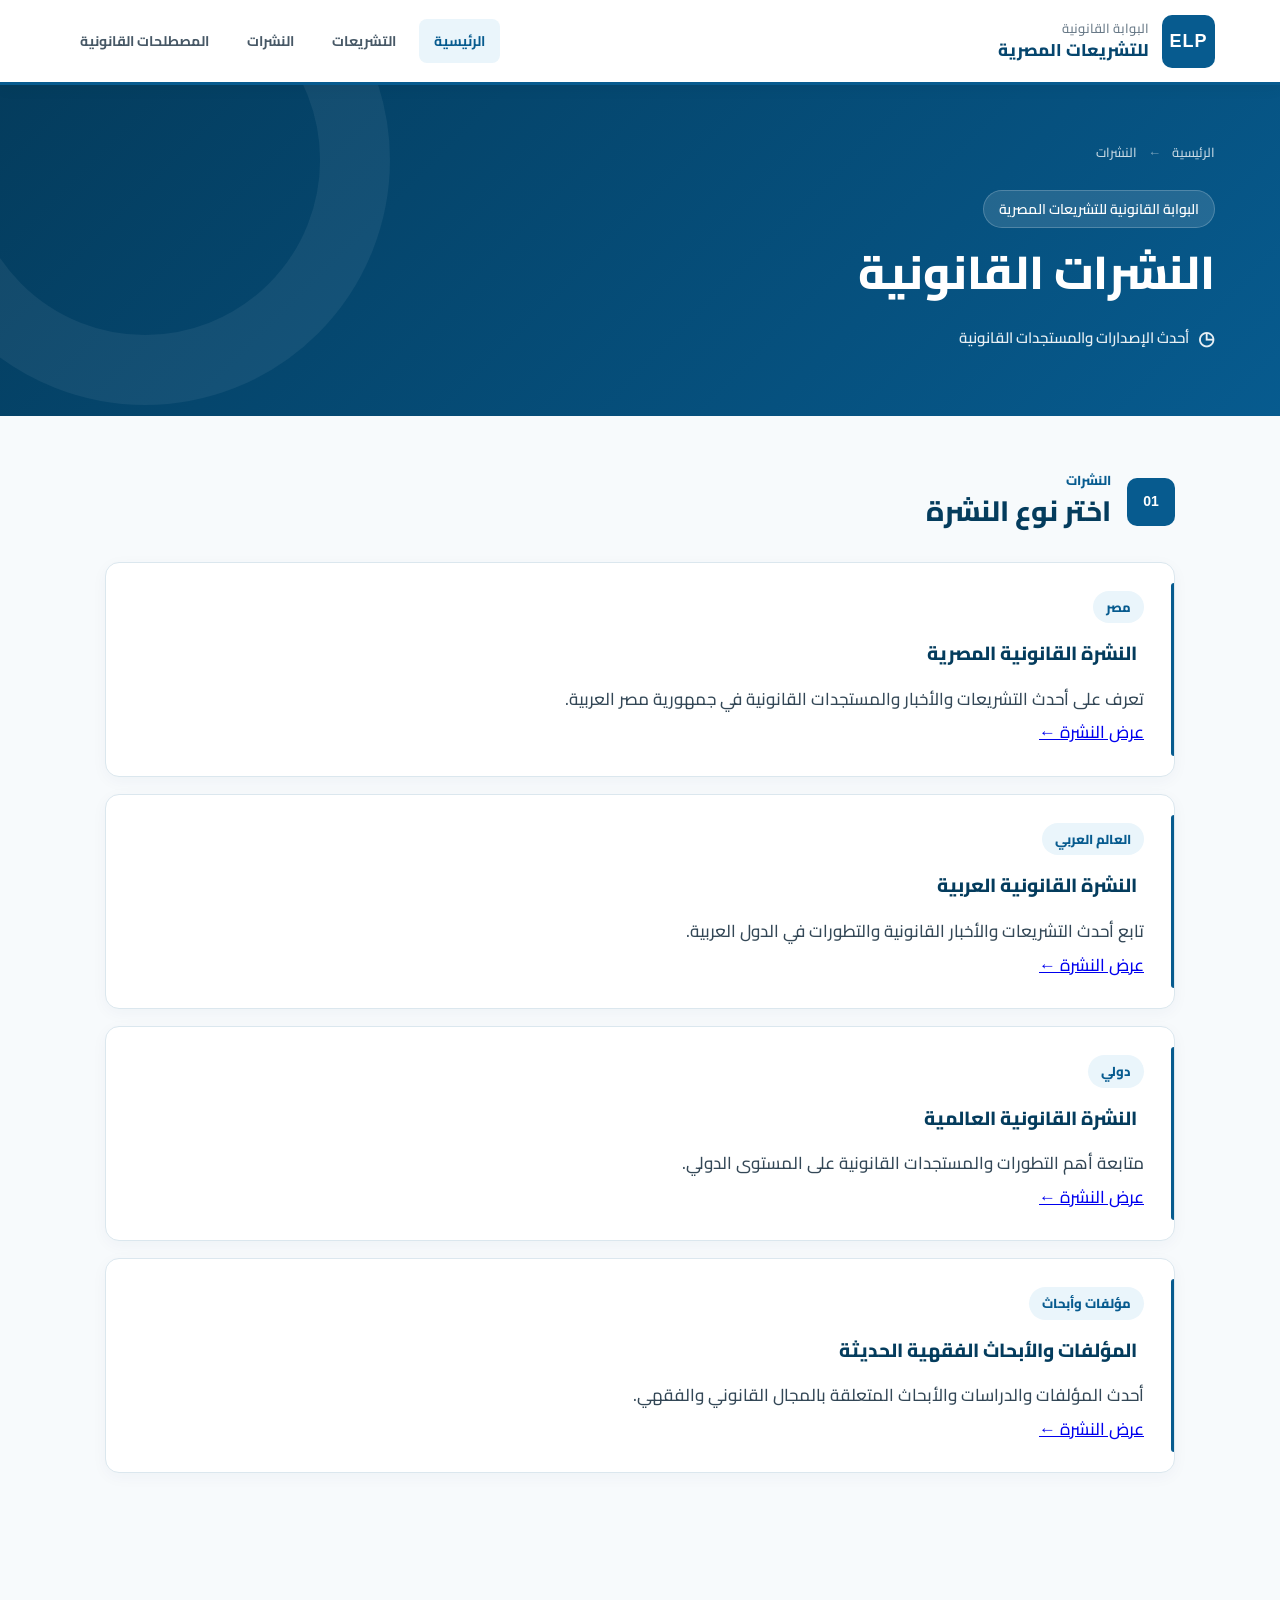
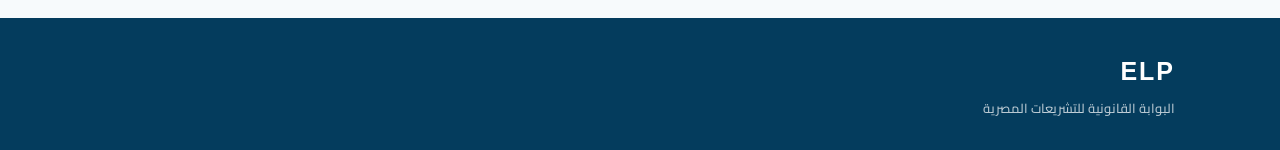
==== commit a3a9f1d6: "Create index.html" ====
--- a/index.html
+++ b/index.html
@@ -11,7 +11,7 @@
     <link rel="preconnect" href="https://fonts.gstatic.com" crossorigin>
 
     <link
-        href="https://fonts.googleapis.com/css2?family=Cairo:wght@400;500;600;700;800&family=Tajawal:wght@400;500;700;800&display=swap"
+        href="https://fonts.googleapis.com/css2?family=Cairo:wght@400;500;600;700;800&display=swap"
         rel="stylesheet">
 
     <link rel="stylesheet" href="style.css">
@@ -25,22 +25,37 @@
 
         <div class="header-inner">
 
-            <a href="#" class="brand">
-
-                <div class="brand-mark">ELP</div>
+            <div class="brand">
+
+                <div class="brand-mark">
+                    ELP
+                </div>
 
                 <div class="brand-text">
                     <span>البوابة القانونية</span>
                     <strong>للتشريعات المصرية</strong>
                 </div>
-
-            </a>
+            </div>
+
 
             <nav class="main-nav">
-                <a href="#home">الرئيسية</a>
-                <a href="#egyptian">التشريعات</a>
-                <a href="#newsletters" class="active">النشرات</a>
-                <a href="#terms">المصطلحات القانونية</a>
+
+                <a href="index.html" class="active">
+                    الرئيسية
+                </a>
+
+                <a href="#">
+                    التشريعات
+                </a>
+
+                <a href="index.html">
+                    النشرات
+                </a>
+
+                <a href="#">
+                    المصطلحات القانونية
+                </a>
+
             </nav>
 
         </div>
@@ -50,29 +65,41 @@
 
     <!-- ================= HERO ================= -->
 
-    <section class="newsletter-hero" id="home">
+    <section class="newsletter-hero">
 
         <div class="hero-content">
 
             <div class="breadcrumb">
+
                 الرئيسية
+
                 <span>←</span>
+
                 النشرات
-                <span>←</span>
-                النشرة القانونية العربية
-            </div>
+
+            </div>
+
 
             <div class="newsletter-label">
-                النشرة القانونية العربية
-            </div>
+                البوابة القانونية للتشريعات المصرية
+            </div>
+
 
             <h1>
-                العدد الثالث والثمانون
+                النشرات القانونية
             </h1>
 
+
             <div class="issue-meta">
-                <span class="meta-icon">◷</span>
-                <span>تم الإصدار: 2026/07/19</span>
+
+                <span class="meta-icon">
+                    ◷
+                </span>
+
+                <span>
+                    أحدث الإصدارات والمستجدات القانونية
+                </span>
+
             </div>
 
         </div>
@@ -80,578 +107,182 @@
     </section>
 
 
-    <!-- ================= NEWSLETTER NAV ================= -->
-
-    <section class="newsletter-selector" id="newsletters">
-
-        <div class="selector-inner">
-
-            <div class="selector-title">
-                <span>النشرات القانونية</span>
-                <small>استعرض الإصدارات المتاحة</small>
-            </div>
-
-            <div class="selector-buttons">
-
-                <button class="newsletter-tab active">
-                    النشرة العربية
-                </button>
-
-                <button class="newsletter-tab">
-                    النشرة المصرية
-                </button>
-
-            </div>
-
-        </div>
-
-    </section>
-
-
     <!-- ================= MAIN ================= -->
 
     <main class="container">
 
-
-        <!-- ================= INTRODUCTION ================= -->
-
-        <section class="newsletter-section introduction">
+        <section class="newsletter-section">
 
             <div class="section-heading">
 
-                <span class="section-number">01</span>
+                <span class="section-number">
+                    01
+                </span>
 
                 <div>
-                    <p class="section-kicker">في هذا العدد</p>
-                    <h2>المقدمة</h2>
-                </div>
-
-            </div>
-
-
-            <div class="intro-card">
-
-                <p class="intro-title">
-
-                    مرحبًا بكم في العدد الثالث والثمانون للنشرة القانونية العربية، تتناول النشرة كل ما يتعلق
-                    بالتشريعات العربية، وأهم الأخبار القانونية العربية، وما يحدث في المجتمع القانوني العربي في الدول
-                    التالية:
-
-                    <strong>
-                        الأردن، المملكة العربية السعودية والإمارات العربية المتحدة.
-                    </strong>
-
-                </p>
-
-
-                <ul class="intro-list">
-
-                    <li>
-                        تعديل أسس منح الإقامة والجنسية الأردنية للمستثمرين
-                    </li>
-
-                    <li>
-                        التنظيم الإداري لوزارة التربية والتعليم وتنمية الموارد البشرية
-                    </li>
-
-                    <li>
-                        وزارة الموارد البشرية والتنمية الاجتماعية تضبط 12 مكتب استقدام لمخالفتها قواعد ممارسة
-                        الاستقدام وتقديم الخدمات العمالية
-                    </li>
-
-                    <li>
-                        مركز النقل المتكامل يعزز منظومة التنقل الذكي والذاتي في الإمارة عبر شراكات استراتيجية متعددة
-                    </li>
-
-                    <li>
-                        مركز إدارة الطوارئ والأزمات والكوارث لإمارة أبو ظبي ينظم ورشة تدريبية لتعزيز الجاهزية
-                        للاستجابة للمخاطر
-                    </li>
-
-                </ul>
-
-            </div>
+
+                    <p class="section-kicker">
+                        النشرات
+                    </p>
+
+                    <h2>
+                        اختر نوع النشرة
+                    </h2>
+
+                </div>
+
+            </div>
+
+
+            <!-- ================= EGYPTIAN ================= -->
+
+            <article class="news-card newsletter-type-card">
+
+                <div class="newsletter-type-content">
+
+                    <div class="article-tag">
+                        مصر
+                    </div>
+
+                    <h4>
+                        النشرة القانونية المصرية
+                    </h4>
+
+                    <p>
+                        تعرف على أحدث التشريعات والأخبار
+                        والمستجدات القانونية في جمهورية مصر العربية.
+                    </p>
+
+                </div>
+
+
+                <a
+                    href="egyptian.html"
+                    class="read-issue">
+
+                    عرض النشرة
+
+                    <span>
+                        ←
+                    </span>
+
+                </a>
+
+            </article>
+
+
+            <!-- ================= ARABIC ================= -->
+
+            <article class="news-card newsletter-type-card">
+
+                <div class="newsletter-type-content">
+
+                    <div class="article-tag">
+                        العالم العربي
+                    </div>
+
+                    <h4>
+                        النشرة القانونية العربية
+                    </h4>
+
+                    <p>
+                        تابع أحدث التشريعات والأخبار القانونية
+                        والتطورات في الدول العربية.
+                    </p>
+
+                </div>
+
+
+                <a
+                    href="arabic.html"
+                    class="read-issue">
+
+                    عرض النشرة
+
+                    <span>
+                        ←
+                    </span>
+
+                </a>
+
+            </article>
+
+
+            <!-- ================= INTERNATIONAL ================= -->
+
+            <article class="news-card newsletter-type-card">
+
+                <div class="newsletter-type-content">
+
+                    <div class="article-tag">
+                        دولي
+                    </div>
+
+                    <h4>
+                        النشرة القانونية العالمية
+                    </h4>
+
+                    <p>
+                        متابعة أهم التطورات والمستجدات القانونية
+                        على المستوى الدولي.
+                    </p>
+
+                </div>
+
+
+                <a
+                    href="#"
+                    class="read-issue">
+
+                    عرض النشرة
+
+                    <span>
+                        ←
+                    </span>
+
+                </a>
+
+            </article>
+
+
+            <!-- ================= BOOKS ================= -->
+
+            <article class="news-card newsletter-type-card">
+
+                <div class="newsletter-type-content">
+
+                    <div class="article-tag">
+                        مؤلفات وأبحاث
+                    </div>
+
+                    <h4>
+                        المؤلفات والأبحاث الفقهية الحديثة
+                    </h4>
+
+                    <p>
+                        أحدث المؤلفات والدراسات والأبحاث
+                        المتعلقة بالمجال القانوني والفقهي.
+                    </p>
+
+                </div>
+
+
+                <a
+                    href="#"
+                    class="read-issue">
+
+                    عرض النشرة
+
+                    <span>
+                        ←
+                    </span>
+
+                </a>
+
+            </article>
 
         </section>
 
-
-        <!-- ================= SHARE ================= -->
-
-        <div class="share-bar">
-
-            <span>
-                مشاركة النشرة
-            </span>
-
-            <div class="share-buttons">
-
-                <button class="share facebook" onclick="shareFacebook()">
-
-                    <span>f</span>
-
-                    Facebook
-
-                </button>
-
-
-                <button class="share twitter" onclick="shareTwitter()">
-
-                    <span>𝕏</span>
-
-                    Twitter / X
-
-                </button>
-
-            </div>
-
-        </div>
-
-
-        <!-- ================= ARABIC LEGISLATION ================= -->
-
-        <section class="newsletter-section" id="arabic-legislation">
-
-            <div class="section-heading">
-
-                <span class="section-number">02</span>
-
-                <div>
-                    <p class="section-kicker">التشريعات</p>
-                    <h2>التشريعات العربية</h2>
-                </div>
-
-            </div>
-
-
-            <!-- ================= JORDAN ================= -->
-
-            <div class="country-block">
-
-                <div class="country-title">
-
-                    <span class="country-line"></span>
-
-                    <h3>الأردن</h3>
-
-                    <span class="country-line"></span>
-
-                </div>
-
-
-                <article class="news-card">
-
-                    <h4>
-                        تعديل أسس منح الإقامة والجنسية الأردنية للمستثمرين
-                    </h4>
-
-                    <p>
-                        قرر مجلس الوزراء تعديل أسس منح الإقامة والجنسية الأردنية للمستثمرين لربط الحوافز بالأثر
-                        الاقتصادي وتوجيه الاستثمارات نحو المحافظات والمشاريع الاستراتيجية كمدينة "عمرة". وتشمل
-                        التعديلات منح الجنسية مقابل الاستثمار في سوق عمان المالي بمبلغ لا يقل عن 1.5 مليون دينار مع
-                        تجميده لـ 5 سنوات، أو إنشاء مشاريع إنتاجية بحد أدنى يتراوح بين 500 إلى 700 ألف دينار، أو شراء
-                        حصص، أو التوسع في قطاعات أدوية ولوجستيات بحد أدنى 3 ملايين دينار، بشرط توفير فرص عمل محددة
-                        للأردنيين. كما أتاحت التعديلات منح الجنسية لتشغيل عدد معين من العمالة الوطنية أو الاستثمار
-                        القائم وفق شروط محددة، واشتملت التسهيلات عائلة المستثمر بشروط عمرية ومالية، مع توحيد المرجعية
-                        لدى وزارة الاستثمار.
-                    </p>
-
-                </article>
-
-
-                <article class="news-card">
-
-                    <h4>
-                        تطوير العمل التطوعي وتشجيعه
-                    </h4>
-
-                    <p>
-                        وافق مجلس الوزراء على الأسباب الموجبة لنظام معدّل لنظام جائزة الحسين للعمل التطوعي لسنة
-                        2026م، وإرساله إلى ديوان التشريع والرأي لإقراره. وتستهدف التعديلات مواكبة نمو قطاع العمل
-                        التطوعي وتنوع مبادراته، إلى جانب تعزيز الحوكمة والشفافية عبر استحداث وحدة تنظيمية متخصصة
-                        بوزارة الشباب وتطوير منظومة التحكيم. وتأتي هذه الخطوة بعد استكمال ثلاث دورات للجائزة ودراسة
-                        أثرها التشريعي لتعظيم دورها التنموي المستدام وتحفيز التميز الميداني.
-                    </p>
-
-                </article>
-
-
-                <article class="news-card">
-
-                    <h4>
-                        التنظيم الإداري لوزارة التربية والتعليم وتنمية الموارد البشرية
-                    </h4>
-
-                    <p>
-                        وافق مجلس الوزراء الأردني على الأسباب الموجبة لمشروع نظام التنظيم الإداري لوزارة التربية
-                        والتعليم وتنمية الموارد البشرية لسنة 2026م وإرساله إلى ديوان التشريع والرأي لإقراره. ويأتي
-                        المشروع إنفاذاً لخارطة طريق تحديث القطاع العام لدمج وزارتي "التربية والتعليم" و"التعليم العالي"
-                        تحت مظلة واحدة، لرفع كفاءة المنظومة التعليمية وتكامل مراحلها. ويعتمد النظام هيكلاً يفصل بين
-                        المهام الميدانية والأكاديمية والاستراتيجية للحد من تداخل الاختصاصات وتسريع الاستجابة للمدارس.
-                    </p>
-
-                </article>
-
-            </div>
-
-
-            <!-- ================= SAUDI ================= -->
-
-            <div class="country-block">
-
-                <div class="country-title">
-
-                    <span class="country-line"></span>
-
-                    <h3>المملكة العربية السعودية</h3>
-
-                    <span class="country-line"></span>
-
-                </div>
-
-
-                <article class="news-card">
-
-                    <h4>
-                        وزارة الموارد البشرية والتنمية الاجتماعية تضبط 12 مكتب استقدام لمخالفتها قواعد ممارسة
-                        الاستقدام وتقديم الخدمات العمالية
-                    </h4>
-
-                    <p>
-                        أعلنت وزارة الموارد البشرية والتنمية الاجتماعية عن نتائج رقابة مكاتب الاستقدام للربع الثاني
-                        من عام 2026م، والتي أسفرت عن اتخاذ إجراءات بحق 12 مكتبًا مخالفًا، شملت إيقاف نشاط 5 مكاتب
-                        وسحب تراخيص 7 أخرى لعدم تصحيح المخالفات كالتأخر في إعادة المستحقات ومعالجة الشكاوى. وأكدت
-                        الوزارة استمرار متابعتها لضمان الامتثال وحماية أطراف العلاقة التعاقدية، داعية إلى استخدام
-                        منصة "مساند" المعتمدة للتعاقد الإلكتروني والإبلاغ عن المخالفات.
-                    </p>
-
-                </article>
-
-
-                <article class="news-card">
-
-                    <h4>
-                        وزارة الموارد البشرية والتنمية الاجتماعية تحقق إنجازًا عالميًا في جوائز القمة العالمية لمجتمع
-                        المعلومات WSIS 2026
-                    </h4>
-
-                    <p>
-                        حققت وزارة الموارد البشرية والتنمية الاجتماعية إنجازًا عالميًا بحصول منصة «أجير» و«نموذج
-                        الرقابة الذكي» على جائزة التميز في حفل جوائز القمة العالمية لمجتمع المعلومات (WSIS 2026) التابع
-                        للأمم المتحدة، وذلك عقب منافسة مع نحو 1,500 مشروع من 100 دولة. وفازت منصة «أجير» عن فئة
-                        التوظيف الإلكتروني لتوفيرها حلولًا رقمية وتصاريح عمل مرنة، بينما حصد «نموذج الرقابة الذكي»
-                        الجائزة لتوظيفه الذكاء الاصطناعي في رفع كفاءة التفتيش وتقليص زمن اتخاذ القرار من 25 يومًا إلى
-                        3 أيام فقط.
-                    </p>
-
-                </article>
-
-            </div>
-
-
-            <!-- ================= UAE ================= -->
-
-            <div class="country-block">
-
-                <div class="country-title">
-
-                    <span class="country-line"></span>
-
-                    <h3>الإمارات العربية المتحدة</h3>
-
-                    <span class="country-line"></span>
-
-                </div>
-
-
-                <article class="news-card">
-
-                    <h4>
-                        مركز النقل المتكامل يعزز منظومة التنقل الذكي والذاتي في الإمارة عبر شراكات استراتيجية متعددة
-                    </h4>
-
-                    <p>
-                        وقّع مركز النقل المتكامل حزمة اتفاقيات ومذكرات تفاهم استراتيجية مع جهات حكومية وخاصة لتطوير
-                        قطاع النقل الذكي والمستدام، شملت تعاونًا مع الهيئة العامة للطيران المدني ومكتب أبو ظبي
-                        للاستثمار لتطوير واختبار تقنيات الطيران المتقدمة مثل الطائرات الكهربائية العمودية، وشراكة مع
-                        «أدنوك» لتطبيق حلول التنقل الذكي والذاتي برًا وبحرًا وجوًا. كما اتفق المركز مع «سبيس 42»
-                        لتطوير منصة جيومكانية ملاحية وطنية.
-                    </p>
-
-                </article>
-
-
-                <article class="news-card">
-
-                    <h4>
-                        دائرة التنمية الاقتصادية بأبو ظبي وجامعة ليوا تعززان التعاون لتطوير الكفاءات ودعم الأبحاث
-                        وتحفيز الابتكار
-                    </h4>
-
-                    <p>
-                        وقّعت دائرة التنمية الاقتصادية بأبو ظبي وجامعة ليوا مذكرة تفاهم لتعزيز التعاون في مجالات
-                        البحث والتطوير، ودعم الابتكار، وتنمية المواهب الوطنية لتلبية متطلبات سوق العمل واقتصاد
-                        المستقبل. وتهدف الشراكة إلى إجراء بحوث مشتركة في الذكاء الاصطناعي وريادة الأعمال والملكية
-                        الفكرية، إلى جانب تقديم جلسات معرفية وتنظيم برنامج تدريبي عملي للطلاب.
-                    </p>
-
-                </article>
-
-
-                <article class="news-card">
-
-                    <h4>
-                        مركز النقل المتكامل يطلق غرفة تحكم مركزية لإدارة ومراقبة عمليات المركبات ذاتية القيادة في
-                        الإمارة
-                    </h4>
-
-                    <p>
-                        افتتح مركز النقل المتكامل غرفة التحكم المركزية للرقابة على المركبات ذاتية القيادة، وتعتمد
-                        الغرفة على نظام منصة AViTOMS المتقدم للمراقبة اللحظية لتتبع مسارات وسرعات المركبات، وإدارة
-                        الطوارئ، وتحليل البيانات التشغيلية لضمان أعلى مستويات السلامة.
-                    </p>
-
-                </article>
-
-
-                <article class="news-card">
-
-                    <h4>
-                        مكتب شؤون أسر الشهداء وبرنامج خليفة للتمكين «أقدر» يطلقان مبادرات جديدة لتعزيز قدرات أبناء
-                        الشهداء
-                    </h4>
-
-                    <p>
-                        أطلق مكتب شؤون أسر الشهداء بالتعاون مع برنامج خليفة للتمكين «أقدر» حزمة مبادرات نوعية لتمكين
-                        أبناء وأسر الشهداء وتنمية قدراتهم العلمية والمهنية والقيادية. وتغطي المبادرات مجالات التمكين
-                        المهني، والخطابة، وريادة الأعمال، والتوعية الرقمية، وتأصيل القيم المجتمعية.
-                    </p>
-
-                </article>
-
-
-                <article class="news-card">
-
-                    <h4>
-                        مركز إدارة الطوارئ والأزمات والكوارث لإمارة أبو ظبي ينظم ورشة تدريبية لتعزيز الجاهزية
-                        للاستجابة للمخاطر
-                    </h4>
-
-                    <p>
-                        نظّم مركز إدارة الطوارئ والأزمات والكوارث لإمارة أبو ظبي بالتعاون مع مجلس أبو ظبي للشباب
-                        ورشة تدريبية قدمها برنامج «ساند» التابع لمؤسسة الإمارات، ضمن مبادرة «شباب أبو ظبي للاستجابة
-                        للطوارئ». واستهدفت الورشة تأهيل الكوادر التطوعية الشابة وتدريبها على الاستجابة السريعة
-                        للمخاطر وفق أعلى المعايير.
-                    </p>
-
-                </article>
-
-
-                <article class="news-card">
-
-                    <h4>
-                        مجلس التوازن للتمكين الدفاعي ومجلس الإمارات للتنمية المتوازنة يوقعان اتفاقية لإطلاق برنامج
-                        «روافد»
-                    </h4>
-
-                    <p>
-                        وقّع مجلس التوازن للتمكين الدفاعي ومجلس الإمارات للتنمية المتوازنة اتفاقية لإطلاق برنامج
-                        «روافد» لإنشاء مجمعات صناعية دفاعية مصغرة في المناطق الريفية، بهدف تمكين الصناعات الدفاعية
-                        والأمنية الوطنية وتوسيع انتشارها.
-                    </p>
-
-                </article>
-
-
-                <article class="news-card">
-
-                    <h4>
-                        مجموعة موانئ أبو ظبي توقع اتفاقية شراكة لوجستية مع نادي أبو ظبي للرياضات البحرية
-                    </h4>
-
-                    <p>
-                        وقّعت مجموعة موانئ أبو ظبي اتفاقية شراكة مع نادي أبو ظبي للرياضات البحرية، أصبحت بموجبها
-                        الشريك اللوجستي الرسمي لفريق أبو ظبي للزوارق السريعة – فورمولا 1 خلال بطولة العالم لعام 2026.
-                    </p>
-
-                </article>
-
-
-                <article class="news-card">
-
-                    <h4>
-                        بلدية منطقة الظفرة توظف الذكاء الاصطناعي لتعزيز كفاءة عمليات النظافة العامة
-                    </h4>
-
-                    <p>
-                        أدخلت بلدية منطقة الظفرة أداة كنس آلي للطرق مدعومة بالذكاء الاصطناعي وحساسات دقيقة للعمل بشكل
-                        شبه ذاتي، لرفع كفاءة التنظيف وتقليل التكاليف البيئية والتشغيلية. وتتميز الكناسة بسعة حاوية
-                        نفايات تبلغ 8 أمتار مكعبة وخزان مياه بسعة 5200 لتر.
-                    </p>
-
-                </article>
-
-            </div>
-
-        </section>
-
-
-        <!-- ================= LEGAL NEWS ================= -->
-
-        <section class="newsletter-section">
-
-            <div class="section-heading">
-
-                <span class="section-number">03</span>
-
-                <div>
-                    <p class="section-kicker">متابعة</p>
-                    <h2>الأخبار القانونية العربية</h2>
-                </div>
-
-            </div>
-
-
-            <!-- SAUDI -->
-
-            <div class="country-block">
-
-                <div class="country-title">
-
-                    <span class="country-line"></span>
-
-                    <h3>المملكة العربية السعودية</h3>
-
-                    <span class="country-line"></span>
-
-                </div>
-
-
-                <article class="news-card">
-
-                    <h4>
-                        وزارة الموارد البشرية والتنمية الاجتماعية تواصل جهودها الوطنية في مكافحة الاتجار بالأشخاص
-                    </h4>
-
-                    <p>
-                        تجدد المملكة العربية السعودية في 30 يوليو من كل عام التزامها بمكافحة جريمة الاتجار بالأشخاص،
-                        وتجسد ذلك باعتماد مجلس الوزراء السياسة الوطنية للقضاء على العمل الجبري كأول سياسة خليجية من
-                        نوعها لحماية العاملين وضمان العمل اللائق.
-                    </p>
-
-                </article>
-
-            </div>
-
-
-            <!-- UAE -->
-
-            <div class="country-block">
-
-                <div class="country-title">
-
-                    <span class="country-line"></span>
-
-                    <h3>الإمارات العربية المتحدة</h3>
-
-                    <span class="country-line"></span>
-
-                </div>
-
-
-                <article class="news-card">
-
-                    <h4>
-                        مركز أبو ظبي العقاري يعلن تسجيل التصرفات العقارية قيمة 117 مليار درهم خلال النصف الأول من 2026
-                    </h4>
-
-                    <p>
-                        كشفت أحدث بيانات السوق الصادرة عن مركز أبو ظبي العقاري أن التصرفات العقارية في أبو ظبي سجّلت
-                        قيمة إجمالية بلغت 117 مليار درهم خلال النصف الأول من العام 2026، بنمو قدره 112% مقارنةً بالفترة
-                        نفسها من العام 2025، وارتفع عدد المعاملات بنسبة 61.7%.
-                    </p>
-
-                </article>
-
-            </div>
-
-        </section>
-
-
-        <!-- ================= LEGAL COMMUNITY ================= -->
-
-        <section class="newsletter-section">
-
-            <div class="section-heading">
-
-                <span class="section-number">04</span>
-
-                <div>
-                    <p class="section-kicker">المجتمع القانوني</p>
-                    <h2>ما يحدث في المجتمع القانوني</h2>
-                </div>
-
-            </div>
-
-
-            <article class="featured-article">
-
-                <div class="article-tag">
-                    مقال قانوني
-                </div>
-
-                <h3>
-                    الاستثمار الرياضي: ما بين تطلعات الأندية وآمال الجمهور؛ التحديات القانونية لتحقيقها
-                </h3>
-
-                <p class="article-author">
-                    أحمد ياسين – شريك بمكتب ياسين ومشاركوه للاستشارات القانونية والتحكيم
-                </p>
-
-                <p>
-                    نبدأ حيث انتهينا في المقال السابق، من التأكيد أن طموحات الجماهير هي الباعث الأول والمحرك الأهم
-                    في تطوير الرياضة وحسن تنظيمها. ولا يمكن تحقيق هذه الطموحات إلا بوجود رؤوس أموال ومجموع استثمارات
-                    تشكل عجلة الدفع تنجح في وجودها الأندية الرياضية بتحقيق أهدافها، من تحقيق البطولات والمشاركة
-                    الدولية الفعالة وصولاً لرفع القيمة التجارية للنادي.
-                </p>
-
-                <p>
-                    وتكمن الإشكاليات الحقيقية في نقطتين: بالنسبة للأندية القائمة، يجب الوقوف على من هو مالك النادي
-                    الحقيقي، ومن يملك سلطة البيع، وما مدى توافق أهداف الاستثمار مع الإطار التنظيمي للأندية الرياضية
-                    التي تشارك في البطولات الرسمية.
-                </p>
-
-                <p>
-                    كما تواجه الاستثمارات تحديات واقعية أخرى مثل غياب الشفافية والمنهجية العلمية لتقييم اللاعبين
-                    والعلامة التجارية وحقوق البث التليفزيوني وحقوق الرعاية والدعاية، إلى جانب مقاومة الجماهير وعدم
-                    رغبتها في التغيير.
-                </p>
-
-                <p>
-                    وقد سبقتنا دول شقيقة في معالجة هذه المسألة، وأبرزها السعودية، حيث ارتكزت التجربة السعودية على
-                    إصدار مجموعة من التشريعات لإصلاح التحديات القانونية، وتحويل الأندية العامة إلى شركات مساهمة
-                    رياضية، والسماح للشركات والكيانات الاقتصادية بتملك الأندية.
-                </p>
-
-                <p>
-                    وفي الخلاصة، تقف التحديات القانونية والواقعية التي شرحناها في المقال كعائق لجذب المستثمرين
-                    لتوظيف أموالهم للاستثمار في الأندية الرياضية. ويبقى الحل الذهبي، والذي قد ينظر إليه كمسكن مؤقت،
-                    هو إنشاء شركة خدمات رياضية يناط بها الاستثمار في المقومات المعنوية للأندية الرياضية والاستثمار
-                    في عقود اللاعبين.
-                </p>
-
-
-                <button class="read-more" onclick="toggleArticle(this)">
-
-                    قراءة المقال كاملًا
-
-                    <span>←</span>
-
-                </button>
-
-            </article>
-
-        </section>
-
     </main>
 
 
@@ -663,7 +294,9 @@
 
             <div>
 
-                <strong>ELP</strong>
+                <strong>
+                    ELP
+                </strong>
 
                 <p>
                     البوابة القانونية للتشريعات المصرية
@@ -671,24 +304,10 @@
 
             </div>
 
-
-            <div class="footer-date">
-
-                العدد الثالث والثمانون
-
-                <br>
-
-                2026/07/19
-
-            </div>
-
         </div>
 
     </footer>
 
-
-    <script src="script.js"></script>
-
 </body>
 
 </html>
--- a/style.css
+++ b/style.css
@@ -4,8 +4,6 @@
 ========================================================= */
 
 :root {
-
-    /* ELP STYLE BLUE */
     --elp-blue: #075b8f;
     --elp-dark-blue: #06466e;
     --elp-deep-blue: #043c5d;
@@ -13,8 +11,8 @@
     --elp-light-blue: #eaf5fb;
     --elp-soft-blue: #f4f9fc;
 
-    --text-dark: #1b2733;
-    --text-body: #394957;
+    --text-dark: #172633;
+    --text-body: #334756;
     --text-muted: #687987;
 
     --white: #ffffff;
@@ -42,18 +40,20 @@
 }
 
 body {
-
     background: #f7fafc;
-
     color: var(--text-body);
 
-    font-family: "Cairo", "Tajawal", sans-serif;
+    /* أوضح من الخط القديم */
+    font-family: "Tajawal", "Cairo", sans-serif;
 
     font-size: 17px;
-
-    line-height: 2;
+    font-weight: 500;
+
+    line-height: 1.9;
 
     direction: rtl;
+
+    -webkit-font-smoothing: antialiased;
 }
 
 
@@ -62,13 +62,11 @@
 ========================================================= */
 
 .site-header {
-
     background: var(--white);
 
     border-bottom: 3px solid var(--elp-blue);
 
     position: sticky;
-
     top: 0;
 
     z-index: 1000;
@@ -78,7 +76,6 @@
 
 
 .header-inner {
-
     max-width: 1200px;
 
     margin: auto;
@@ -97,8 +94,11 @@
 }
 
 
+/* =========================================================
+   BRAND
+========================================================= */
+
 .brand {
-
     display: flex;
 
     align-items: center;
@@ -108,9 +108,7 @@
 
 
 .brand-mark {
-
     width: 53px;
-
     height: 53px;
 
     background: var(--elp-blue);
@@ -122,7 +120,6 @@
     display: flex;
 
     align-items: center;
-
     justify-content: center;
 
     font-family: Arial, sans-serif;
@@ -136,7 +133,6 @@
 
 
 .brand-text {
-
     display: flex;
 
     flex-direction: column;
@@ -146,15 +142,15 @@
 
 
 .brand-text span {
-
     font-size: 13px;
 
     color: var(--text-muted);
+
+    font-weight: 500;
 }
 
 
 .brand-text strong {
-
     color: var(--elp-dark-blue);
 
     font-size: 17px;
@@ -164,11 +160,10 @@
 
 
 /* =========================================================
-   NAV
+   NAVIGATION
 ========================================================= */
 
 .main-nav {
-
     display: flex;
 
     align-items: center;
@@ -178,14 +173,13 @@
 
 
 .main-nav a {
-
     text-decoration: none;
 
     color: #475866;
 
     font-size: 14px;
 
-    font-weight: 600;
+    font-weight: 700;
 
     padding: 9px 15px;
 
@@ -197,7 +191,6 @@
 
 .main-nav a:hover,
 .main-nav a.active {
-
     color: var(--elp-blue);
 
     background: var(--elp-light-blue);
@@ -209,9 +202,7 @@
 ========================================================= */
 
 .newsletter-hero {
-
     background:
-
         linear-gradient(
             135deg,
             var(--elp-deep-blue),
@@ -227,27 +218,23 @@
 
 
 .newsletter-hero::after {
-
     content: "";
 
     position: absolute;
 
     width: 350px;
-
     height: 350px;
 
-    border: 70px solid rgba(255,255,255,0.06);
+    border: 70px solid rgba(255, 255, 255, 0.06);
 
     border-radius: 50%;
 
     left: -100px;
-
     top: -170px;
 }
 
 
 .hero-content {
-
     max-width: 1200px;
 
     margin: auto;
@@ -260,31 +247,38 @@
 }
 
 
+/* =========================================================
+   BREADCRUMB
+========================================================= */
+
 .breadcrumb {
-
     font-size: 13px;
 
-    color: rgba(255,255,255,0.78);
+    color: rgba(255, 255, 255, 0.78);
 
     margin-bottom: 25px;
+
+    font-weight: 500;
 }
 
 
 .breadcrumb span {
-
     padding: 0 8px;
 
     opacity: 0.6;
 }
 
 
+/* =========================================================
+   NEWSLETTER LABEL
+========================================================= */
+
 .newsletter-label {
-
     display: inline-block;
 
-    background: rgba(255,255,255,0.12);
-
-    border: 1px solid rgba(255,255,255,0.2);
+    background: rgba(255, 255, 255, 0.12);
+
+    border: 1px solid rgba(255, 255, 255, 0.2);
 
     padding: 5px 15px;
 
@@ -292,12 +286,17 @@
 
     font-size: 14px;
 
+    font-weight: 600;
+
     margin-bottom: 13px;
 }
 
 
+/* =========================================================
+   HERO TITLE
+========================================================= */
+
 .hero-content h1 {
-
     font-size: clamp(30px, 4vw, 46px);
 
     font-weight: 800;
@@ -308,638 +307,607 @@
 }
 
 
+/* =========================================================
+   ISSUE DATE
+========================================================= */
+
 .issue-meta {
-
     display: flex;
 
     align-items: center;
 
     gap: 9px;
 
-    color: rgba(255,255,255,0.88);
+    color: rgba(255, 255, 255, 0.9);
 
     font-size: 15px;
 
+    font-weight: 600;
+}
+
+
+.meta-icon {
+    font-size: 19px;
+}
+
+
+/* =========================================================
+   MAIN CONTAINER
+========================================================= */
+
+.container {
+    max-width: 1120px;
+
+    margin: auto;
+
+    padding: 55px 25px 80px;
+}
+
+
+/* =========================================================
+   SECTION
+========================================================= */
+
+.newsletter-section {
+    margin-bottom: 65px;
+}
+
+
+.section-heading {
+    display: flex;
+
+    align-items: center;
+
+    gap: 16px;
+
+    margin-bottom: 30px;
+}
+
+
+.section-number {
+    width: 48px;
+    height: 48px;
+
+    flex-shrink: 0;
+
+    border-radius: 10px;
+
+    background: var(--elp-blue);
+
+    color: white;
+
+    display: flex;
+
+    align-items: center;
+    justify-content: center;
+
+    font-family: Arial, sans-serif;
+
+    font-weight: 700;
+
+    font-size: 14px;
+
+    direction: ltr;
+}
+
+
+.section-kicker {
+    color: var(--elp-blue);
+
+    font-size: 13px;
+
+    font-weight: 800;
+
+    margin-bottom: 0;
+
+    line-height: 1.5;
+}
+
+
+.section-heading h2 {
+    color: var(--elp-deep-blue);
+
+    font-size: 28px;
+
+    font-weight: 800;
+
+    line-height: 1.45;
+}
+
+
+/* =========================================================
+   INTRODUCTION
+========================================================= */
+
+.intro-card {
+    background: white;
+
+    border: 1px solid var(--border);
+
+    border-right: 5px solid var(--elp-blue);
+
+    border-radius: var(--radius);
+
+    padding: 30px 35px;
+
+    box-shadow: var(--shadow);
+}
+
+
+.intro-title {
+    color: var(--text-dark);
+
+    font-size: 18px;
+
     font-weight: 500;
-}
-
-
-.meta-icon {
+
+    line-height: 2;
+
+    margin-bottom: 22px;
+}
+
+
+.intro-title strong {
+    color: var(--elp-blue);
+
+    font-weight: 800;
+}
+
+
+.intro-list {
+    list-style: none;
+
+    display: grid;
+
+    gap: 9px;
+}
+
+
+.intro-list li {
+    position: relative;
+
+    padding-right: 25px;
+
+    color: var(--text-body);
+
+    font-size: 16.5px;
+
+    font-weight: 500;
+
+    line-height: 1.9;
+}
+
+
+.intro-list li::before {
+    content: "";
+
+    position: absolute;
+
+    right: 0;
+
+    top: 14px;
+
+    width: 8px;
+    height: 8px;
+
+    border-radius: 50%;
+
+    background: var(--elp-blue);
+}
+
+
+/* =========================================================
+   SHARE BAR
+========================================================= */
+
+.share-bar {
+    background: var(--white);
+
+    border: 1px solid var(--border);
+
+    border-radius: 12px;
+
+    padding: 17px 22px;
+
+    margin: -25px 0 55px;
+
+    display: flex;
+
+    align-items: center;
+
+    justify-content: space-between;
+
+    gap: 20px;
+
+    box-shadow: var(--shadow);
+}
+
+
+.share-bar > span {
+    color: var(--elp-deep-blue);
+
+    font-size: 15px;
+
+    font-weight: 800;
+}
+
+
+.share-buttons {
+    display: flex;
+
+    gap: 10px;
+}
+
+
+.share {
+    border: none;
+
+    color: white;
+
+    border-radius: 7px;
+
+    padding: 9px 15px;
+
+    min-width: 120px;
+
+    font-family: Arial, sans-serif;
+
+    font-size: 13px;
+
+    font-weight: 700;
+
+    cursor: pointer;
+
+    display: flex;
+
+    align-items: center;
+
+    justify-content: center;
+
+    gap: 8px;
+
+    transition:
+        transform 0.2s ease,
+        opacity 0.2s ease;
+}
+
+
+.share:hover {
+    transform: translateY(-2px);
+
+    opacity: 0.9;
+}
+
+
+.share.facebook {
+    background: #1877f2;
+}
+
+
+.share.twitter {
+    background: #111111;
+}
+
+
+.share span {
+    font-size: 17px;
+
+    line-height: 1;
+}
+
+
+/* =========================================================
+   COUNTRY
+========================================================= */
+
+.country-block {
+    margin-bottom: 45px;
+}
+
+
+.country-title {
+    display: flex;
+
+    align-items: center;
+
+    gap: 14px;
+
+    margin: 35px 0 22px;
+}
+
+
+.country-title h3 {
+    color: var(--elp-blue);
+
+    font-size: 21px;
+
+    font-weight: 800;
+
+    white-space: nowrap;
+}
+
+
+.country-line {
+    height: 1px;
+
+    background: #cddde7;
+
+    flex: 1;
+}
+
+
+/* =========================================================
+   NEWS CARD
+========================================================= */
+
+.news-card {
+    background: white;
+
+    border: 1px solid var(--border);
+
+    border-radius: var(--radius);
+
+    padding: 27px 30px;
+
+    margin-bottom: 17px;
+
+    position: relative;
+
+    box-shadow:
+        0 4px 16px rgba(4, 60, 93, 0.04);
+
+    transition: 0.25s ease;
+}
+
+
+.news-card::before {
+    content: "";
+
+    position: absolute;
+
+    right: 0;
+
+    top: 20px;
+    bottom: 20px;
+
+    width: 3px;
+
+    background: var(--elp-blue);
+
+    border-radius: 3px 0 0 3px;
+}
+
+
+.news-card:hover {
+    transform: translateY(-2px);
+
+    box-shadow:
+        0 9px 25px rgba(4, 60, 93, 0.09);
+
+    border-color: #c4dbe8;
+}
+
+
+.news-card h4 {
+    color: var(--elp-deep-blue);
 
     font-size: 19px;
-}
-
-
-/* =========================================================
-   CONTAINER
-========================================================= */
-
-.container {
-
+
+    font-weight: 800;
+
+    line-height: 1.7;
+
+    margin-bottom: 12px;
+
+    padding-right: 7px;
+}
+
+
+.news-card p {
+    color: var(--text-body);
+
+    font-size: 17px;
+
+    font-weight: 500;
+
+    line-height: 2.05;
+
+    text-align: justify;
+}
+
+
+/* =========================================================
+   FEATURED ARTICLE
+========================================================= */
+
+.featured-article {
+    background:
+        linear-gradient(
+            135deg,
+            #ffffff,
+            var(--elp-soft-blue)
+        );
+
+    border: 1px solid var(--border);
+
+    border-radius: 16px;
+
+    padding: 35px;
+
+    box-shadow: var(--shadow);
+
+    position: relative;
+
+    overflow: hidden;
+}
+
+
+.featured-article::after {
+    content: "§";
+
+    position: absolute;
+
+    left: 30px;
+    bottom: -40px;
+
+    font-family: Georgia, serif;
+
+    font-size: 180px;
+
+    color: rgba(7, 91, 143, 0.04);
+
+    pointer-events: none;
+}
+
+
+.article-tag {
+    display: inline-block;
+
+    background: var(--elp-light-blue);
+
+    color: var(--elp-blue);
+
+    padding: 4px 13px;
+
+    border-radius: 20px;
+
+    font-size: 13px;
+
+    font-weight: 800;
+
+    margin-bottom: 14px;
+}
+
+
+.featured-article h3 {
+    color: var(--elp-deep-blue);
+
+    font-size: 24px;
+
+    line-height: 1.65;
+
+    font-weight: 800;
+
+    margin-bottom: 8px;
+}
+
+
+.article-author {
+    color: var(--elp-blue);
+
+    font-size: 14px;
+
+    font-weight: 700;
+
+    margin-bottom: 20px;
+}
+
+
+.featured-article > p:not(.article-author) {
+    color: var(--text-body);
+
+    font-size: 17px;
+
+    font-weight: 500;
+
+    line-height: 2.1;
+
+    max-width: 950px;
+}
+
+
+/* =========================================================
+   READ MORE
+========================================================= */
+
+.read-more {
+    margin-top: 25px;
+
+    border: none;
+
+    background: var(--elp-blue);
+
+    color: white;
+
+    padding: 10px 18px;
+
+    border-radius: 7px;
+
+    font-family: "Tajawal", "Cairo", sans-serif;
+
+    font-size: 14px;
+
+    font-weight: 800;
+
+    cursor: pointer;
+
+    transition: 0.2s;
+}
+
+
+.read-more:hover {
+    background: var(--elp-deep-blue);
+
+    transform: translateY(-1px);
+}
+
+
+.read-more span {
+    margin-right: 8px;
+}
+
+
+/* =========================================================
+   FOOTER
+========================================================= */
+
+.footer {
+    background: var(--elp-deep-blue);
+
+    color: white;
+}
+
+
+.footer-inner {
     max-width: 1120px;
 
     margin: auto;
 
-    padding: 55px 25px 80px;
-}
-
-
-/* =========================================================
-   SECTION
-========================================================= */
-
-.newsletter-section {
-
-    margin-bottom: 65px;
-}
-
-
-.section-heading {
-
-    display: flex;
+    padding: 30px 25px;
+
+    display: flex;
+
+    justify-content: space-between;
 
     align-items: center;
 
-    gap: 16px;
-
-    margin-bottom: 30px;
-}
-
-
-.section-number {
-
-    width: 48px;
-
-    height: 48px;
-
-    flex-shrink: 0;
-
-    border-radius: 10px;
-
-    background: var(--elp-blue);
-
-    color: white;
-
-    display: flex;
-
-    align-items: center;
-
-    justify-content: center;
-
+    gap: 30px;
+}
+
+
+.footer strong {
     font-family: Arial, sans-serif;
 
-    font-weight: 700;
-
-    font-size: 14px;
-
-    direction: ltr;
-}
-
-
-.section-kicker {
-
-    color: var(--elp-blue);
+    font-size: 25px;
+
+    letter-spacing: 2px;
+}
+
+
+.footer p {
+    color: rgba(255, 255, 255, 0.72);
 
     font-size: 13px;
-
-    font-weight: 700;
-
-    margin-bottom: 0;
-
-    line-height: 1.5;
-}
-
-
-.section-heading h2 {
-
-    color: var(--elp-deep-blue);
-
-    font-size: 28px;
-
-    font-weight: 800;
-
-    line-height: 1.45;
-}
-
-
-/* =========================================================
-   INTRO
-========================================================= */
-
-.intro-card {
-
-    background: white;
-
-    border: 1px solid var(--border);
-
-    border-right: 5px solid var(--elp-blue);
-
-    border-radius: var(--radius);
-
-    padding: 30px 35px;
-
-    box-shadow: var(--shadow);
-}
-
-
-.intro-title {
-
-    color: var(--text-dark);
-
-    font-size: 18px;
-
-    font-weight: 500;
-
-    line-height: 2;
-
-    margin-bottom: 22px;
-}
-
-
-.intro-title strong {
-
-    color: var(--elp-blue);
-
-    font-weight: 800;
-}
-
-
-.intro-list {
-
-    list-style: none;
-
-    display: grid;
-
-    gap: 9px;
-}
-
-
-.intro-list li {
-
-    position: relative;
-
-    padding-right: 25px;
-
-    color: var(--text-body);
-
-    font-size: 16px;
-
-    line-height: 1.9;
-}
-
-
-.intro-list li::before {
-
-    content: "";
-
-    position: absolute;
-
-    right: 0;
-
-    top: 14px;
-
-    width: 8px;
-
-    height: 8px;
-
-    border-radius: 50%;
-
-    background: var(--elp-blue);
-}
-
-
-/* =========================================================
-   SHARE BAR
-========================================================= */
-
-.share-bar {
-
-    background: var(--white);
-
-    border: 1px solid var(--border);
-
-    border-radius: 12px;
-
-    padding: 17px 22px;
-
-    margin: -25px 0 55px;
-
-    display: flex;
-
-    align-items: center;
-
-    justify-content: space-between;
-
-    gap: 20px;
-
-    box-shadow: var(--shadow);
-}
-
-
-.share-bar > span {
-
-    color: var(--elp-deep-blue);
-
-    font-size: 15px;
-
-    font-weight: 800;
-}
-
-
-.share-buttons {
-
-    display: flex;
-
-    gap: 10px;
-}
-
-
-.share {
-
-    border: none;
-
-    color: white;
-
-    border-radius: 7px;
-
-    padding: 9px 15px;
-
-    min-width: 120px;
-
-    font-family: Arial, sans-serif;
+}
+
+
+.footer-date {
+    color: rgba(255, 255, 255, 0.72);
+
+    text-align: left;
 
     font-size: 13px;
 
-    font-weight: 700;
-
-    cursor: pointer;
-
-    display: flex;
-
-    align-items: center;
-
-    justify-content: center;
-
-    gap: 8px;
-
-    transition: transform 0.2s ease, opacity 0.2s ease;
-}
-
-
-.share:hover {
-
-    transform: translateY(-2px);
-
-    opacity: 0.9;
-}
-
-
-.share.facebook {
-
-    background: #1877f2;
-}
-
-
-.share.twitter {
-
-    background: #111111;
-}
-
-
-.share span {
-
-    font-size: 17px;
-
-    line-height: 1;
-}
-
-
-/* =========================================================
-   COUNTRY
-========================================================= */
-
-.country-block {
-
-    margin-bottom: 45px;
-}
-
-
-.country-title {
-
-    display: flex;
-
-    align-items: center;
-
-    gap: 14px;
-
-    margin: 35px 0 22px;
-}
-
-
-.country-title h3 {
-
-    color: var(--elp-blue);
-
-    font-size: 21px;
-
-    font-weight: 800;
-
-    white-space: nowrap;
-}
-
-
-.country-line {
-
-    height: 1px;
-
-    background: #cddde7;
-
-    flex: 1;
-}
-
-
-/* =========================================================
-   NEWS CARD
-========================================================= */
-
-.news-card {
-
-    background: white;
-
-    border: 1px solid var(--border);
-
-    border-radius: var(--radius);
-
-    padding: 27px 30px;
-
-    margin-bottom: 17px;
-
-    position: relative;
-
-    box-shadow: 0 4px 16px rgba(4,60,93,0.04);
-
-    transition: 0.25s ease;
-}
-
-
-.news-card::before {
-
-    content: "";
-
-    position: absolute;
-
-    right: 0;
-
-    top: 20px;
-
-    bottom: 20px;
-
-    width: 3px;
-
-    background: var(--elp-blue);
-
-    border-radius: 3px 0 0 3px;
-}
-
-
-.news-card:hover {
-
-    transform: translateY(-2px);
-
-    box-shadow: 0 9px 25px rgba(4,60,93,0.09);
-
-    border-color: #c4dbe8;
-}
-
-
-.news-card h4 {
-
-    color: var(--elp-deep-blue);
-
-    font-size: 19px;
-
-    font-weight: 800;
-
-    line-height: 1.7;
-
-    margin-bottom: 12px;
-
-    padding-right: 7px;
-}
-
-
-.news-card p {
-
-    color: var(--text-body);
-
-    font-size: 16.5px;
-
-    font-weight: 400;
-
-    line-height: 2.05;
-
-    text-align: justify;
-}
-
-
-/* =========================================================
-   FEATURED ARTICLE
-========================================================= */
-
-.featured-article {
-
-    background: linear-gradient(
-        135deg,
-        #ffffff,
-        var(--elp-soft-blue)
-    );
-
-    border: 1px solid var(--border);
-
-    border-radius: 16px;
-
-    padding: 35px;
-
-    box-shadow: var(--shadow);
-
-    position: relative;
-
-    overflow: hidden;
-}
-
-
-.featured-article::after {
-
-    content: "§";
-
-    position: absolute;
-
-    left: 30px;
-
-    bottom: -40px;
-
-    font-family: Georgia, serif;
-
-    font-size: 180px;
-
-    color: rgba(7,91,143,0.04);
-
-    pointer-events: none;
-}
-
-
-.article-tag {
-
-    display: inline-block;
-
-    background: var(--elp-light-blue);
-
-    color: var(--elp-blue);
-
-    padding: 4px 13px;
-
-    border-radius: 20px;
-
-    font-size: 13px;
-
-    font-weight: 700;
-
-    margin-bottom: 14px;
-}
-
-
-.featured-article h3 {
-
-    color: var(--elp-deep-blue);
-
-    font-size: 24px;
-
-    line-height: 1.65;
-
-    font-weight: 800;
-
-    margin-bottom: 8px;
-}
-
-
-.article-author {
-
-    color: var(--elp-blue);
-
-    font-size: 14px;
-
-    font-weight: 600;
-
-    margin-bottom: 20px;
-}
-
-
-.featured-article > p:not(.article-author) {
-
-    color: var(--text-body);
-
-    font-size: 17px;
-
-    line-height: 2.1;
-
-    max-width: 950px;
-}
-
-
-.read-more {
-
-    margin-top: 25px;
-
-    border: none;
-
-    background: var(--elp-blue);
-
-    color: white;
-
-    padding: 10px 18px;
-
-    border-radius: 7px;
-
-    font-family: "Cairo", sans-serif;
-
-    font-size: 14px;
-
-    font-weight: 700;
-
-    cursor: pointer;
-
-    transition: 0.2s;
-}
-
-
-.read-more:hover {
-
-    background: var(--elp-deep-blue);
-}
-
-
-.read-more span {
-
-    margin-right: 8px;
-}
-
-
-/* =========================================================
-   FOOTER
-========================================================= */
-
-.footer {
-
-    background: var(--elp-deep-blue);
-
-    color: white;
-}
-
-
-.footer-inner {
-
-    max-width: 1120px;
-
-    margin: auto;
-
-    padding: 30px 25px;
-
-    display: flex;
-
-    justify-content: space-between;
-
-    align-items: center;
-
-    gap: 30px;
-}
-
-
-.footer strong {
-
-    font-family: Arial, sans-serif;
-
-    font-size: 25px;
-
-    letter-spacing: 2px;
-}
-
-
-.footer p {
-
-    color: rgba(255,255,255,0.72);
-
-    font-size: 13px;
-}
-
-
-.footer-date {
-
-    color: rgba(255,255,255,0.72);
-
-    text-align: left;
-
-    font-size: 13px;
-
     line-height: 1.8;
 }
 
@@ -951,7 +919,6 @@
 @media (max-width: 850px) {
 
     .header-inner {
-
         flex-direction: column;
 
         justify-content: center;
@@ -963,7 +930,6 @@
 
 
     .main-nav {
-
         width: 100%;
 
         overflow-x: auto;
@@ -973,25 +939,21 @@
 
 
     .main-nav a {
-
         white-space: nowrap;
     }
 
 
     .hero-content {
-
         padding: 40px 20px 45px;
     }
 
 
     .container {
-
         padding: 40px 18px 60px;
     }
 
 
     .share-bar {
-
         flex-direction: column;
 
         align-items: stretch;
@@ -1001,149 +963,131 @@
 
 
     .share-buttons {
-
         justify-content: center;
     }
 
 
     .country-title h3 {
-
         font-size: 18px;
     }
 
 
     .news-card {
-
         padding: 23px 24px;
     }
 
 
     .news-card h4 {
-
         font-size: 18px;
     }
 
 
     .news-card p {
-
+        font-size: 16.5px;
+
+        text-align: right;
+    }
+}
+
+
+@media (max-width: 550px) {
+
+    body {
         font-size: 16px;
-
+    }
+
+
+    .brand-text {
+        display: none;
+    }
+
+
+    .hero-content h1 {
+        font-size: 29px;
+    }
+
+
+    .section-heading h2 {
+        font-size: 23px;
+    }
+
+
+    .section-number {
+        width: 42px;
+
+        height: 42px;
+    }
+
+
+    .intro-card {
+        padding: 23px 20px;
+    }
+
+
+    .intro-title {
+        font-size: 16px;
+    }
+
+
+    .share-buttons {
+        flex-direction: column;
+
+        width: 100%;
+    }
+
+
+    .share {
+        width: 100%;
+    }
+
+
+    .country-title {
+        gap: 9px;
+    }
+
+
+    .country-line {
+        display: none;
+    }
+
+
+    .news-card {
+        padding: 21px 20px;
+    }
+
+
+    .news-card h4 {
+        font-size: 17px;
+
+        line-height: 1.8;
+    }
+
+
+    .news-card p {
+        font-size: 16px;
+
+        line-height: 2;
+    }
+
+
+    .featured-article {
+        padding: 25px 20px;
+    }
+
+
+    .featured-article h3 {
+        font-size: 20px;
+    }
+
+
+    .footer-inner {
+        flex-direction: column;
+
+        align-items: flex-start;
+    }
+
+
+    .footer-date {
         text-align: right;
     }
 }
-
-
-@media (max-width: 550px) {
-
-    body {
-
-        font-size: 16px;
-    }
-
-
-    .brand-text {
-
-        display: none;
-    }
-
-
-    .hero-content h1 {
-
-        font-size: 29px;
-    }
-
-
-    .section-heading h2 {
-
-        font-size: 23px;
-    }
-
-
-    .section-number {
-
-        width: 42px;
-
-        height: 42px;
-    }
-
-
-    .intro-card {
-
-        padding: 23px 20px;
-    }
-
-
-    .intro-title {
-
-        font-size: 16px;
-    }
-
-
-    .share-buttons {
-
-        flex-direction: column;
-
-        width: 100%;
-    }
-
-
-    .share {
-
-        width: 100%;
-    }
-
-
-    .country-title {
-
-        gap: 9px;
-    }
-
-
-    .country-line {
-
-        display: none;
-    }
-
-
-    .news-card {
-
-        padding: 21px 20px;
-    }
-
-
-    .news-card h4 {
-
-        font-size: 17px;
-
-        line-height: 1.8;
-    }
-
-
-    .news-card p {
-
-        font-size: 15.5px;
-
-        line-height: 2;
-    }
-
-
-    .featured-article {
-
-        padding: 25px 20px;
-    }
-
-
-    .featured-article h3 {
-
-        font-size: 20px;
-    }
-
-
-    .footer-inner {
-
-        flex-direction: column;
-
-        align-items: flex-start;
-    }
-
-}
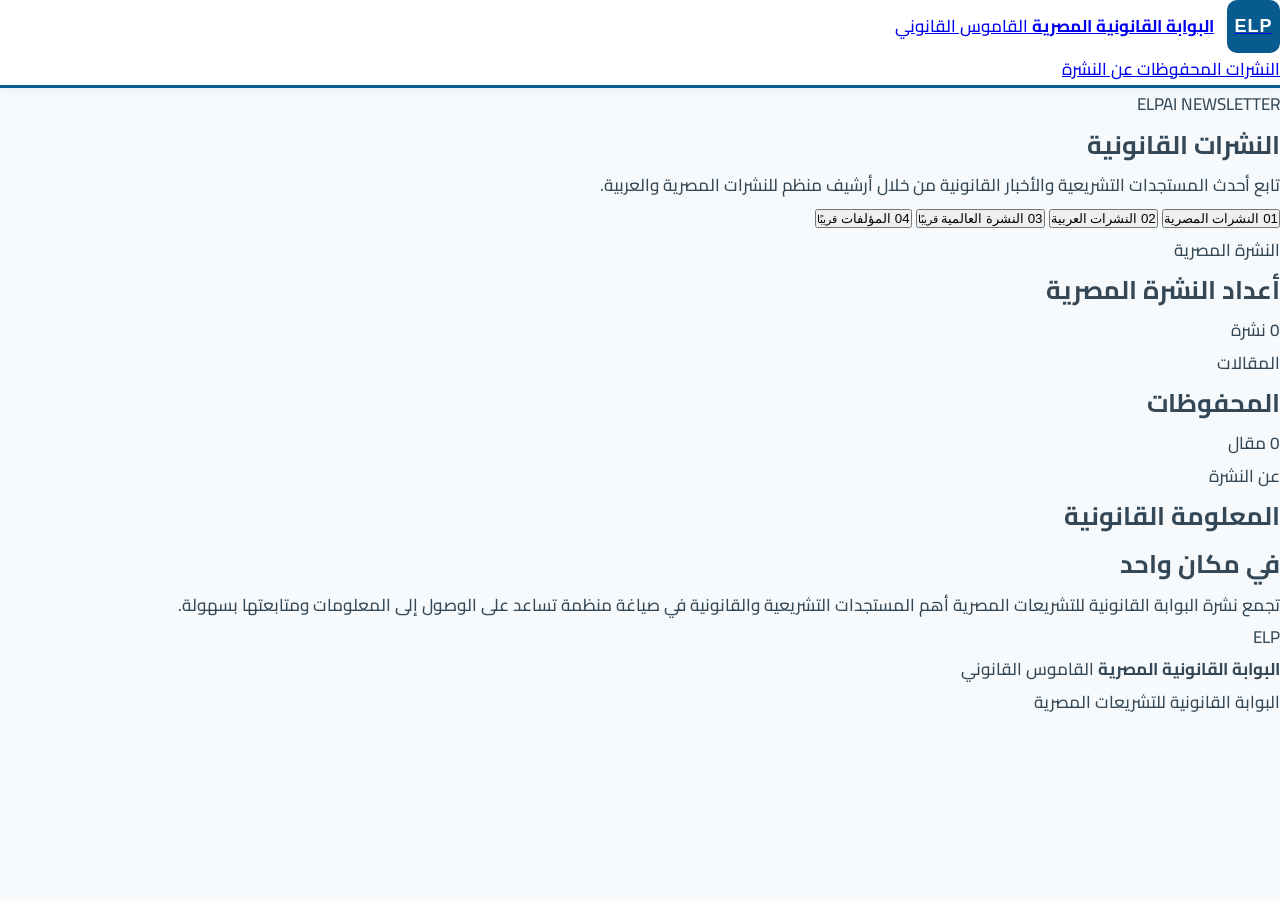
==== commit 0e675969: "Update index.html" ====
--- a/index.html
+++ b/index.html
@@ -2,311 +2,338 @@
 <html lang="ar" dir="rtl">
 
 <head>
+
     <meta charset="UTF-8">
-    <meta name="viewport" content="width=device-width, initial-scale=1.0">
-
-    <title>النشرات القانونية | ELP</title>
+
+    <meta
+        name="viewport"
+        content="width=device-width, initial-scale=1.0">
+
+    <title>النشرات القانونية | ELPAI</title>
 
     <link rel="preconnect" href="https://fonts.googleapis.com">
     <link rel="preconnect" href="https://fonts.gstatic.com" crossorigin>
 
     <link
-        href="https://fonts.googleapis.com/css2?family=Cairo:wght@400;500;600;700;800&display=swap"
+        href="https://fonts.googleapis.com/css2?family=Cairo:wght@400;500;600;700;800&family=IBM+Plex+Sans+Arabic:wght@400;500;600;700&display=swap"
         rel="stylesheet">
 
     <link rel="stylesheet" href="style.css">
+
 </head>
 
+
 <body>
 
-    <!-- ================= HEADER ================= -->
-
-    <header class="site-header">
-
-        <div class="header-inner">
-
-            <div class="brand">
-
-                <div class="brand-mark">
-                    ELP
-                </div>
-
-                <div class="brand-text">
-                    <span>البوابة القانونية</span>
-                    <strong>للتشريعات المصرية</strong>
-                </div>
-            </div>
-
-
-            <nav class="main-nav">
-
-                <a href="index.html" class="active">
-                    الرئيسية
-                </a>
-
-                <a href="#">
-                    التشريعات
-                </a>
-
-                <a href="index.html">
-                    النشرات
-                </a>
-
-                <a href="#">
-                    المصطلحات القانونية
-                </a>
-
-            </nav>
-
-        </div>
-
-    </header>
-
-
-    <!-- ================= HERO ================= -->
-
-    <section class="newsletter-hero">
-
-        <div class="hero-content">
-
-            <div class="breadcrumb">
-
-                الرئيسية
-
-                <span>←</span>
-
+
+<!-- ================= HEADER ================= -->
+
+<header class="site-header">
+
+    <div class="header-container">
+
+        <a href="index.html" class="brand">
+
+            <div class="brand-mark header-mark">
+                ELP
+            </div>
+
+            <div class="brand-info">
+
+                <strong>
+                    البوابة القانونية المصرية
+                </strong>
+
+                <span>
+                    القاموس القانوني
+                </span>
+
+            </div>
+
+        </a>
+
+
+        <nav class="navigation">
+
+            <a href="#newsletters">
                 النشرات
-
-            </div>
-
-
-            <div class="newsletter-label">
-                البوابة القانونية للتشريعات المصرية
-            </div>
-
-
-            <h1>
-                النشرات القانونية
-            </h1>
-
-
-            <div class="issue-meta">
-
-                <span class="meta-icon">
-                    ◷
-                </span>
-
-                <span>
-                    أحدث الإصدارات والمستجدات القانونية
-                </span>
-
-            </div>
-
-        </div>
-
-    </section>
-
-
-    <!-- ================= MAIN ================= -->
-
-    <main class="container">
-
-        <section class="newsletter-section">
-
-            <div class="section-heading">
-
-                <span class="section-number">
+            </a>
+
+            <a href="#savedArticles">
+                المحفوظات
+            </a>
+
+            <a href="#about">
+                عن النشرة
+            </a>
+
+        </nav>
+
+    </div>
+
+</header>
+
+
+
+<!-- ================= HERO ================= -->
+
+<section class="hero">
+
+    <div class="hero-background"></div>
+
+    <div class="hero-container">
+
+        <span class="hero-label">
+            ELPAI NEWSLETTER
+        </span>
+
+
+        <h1>
+            النشرات القانونية
+        </h1>
+
+
+        <p>
+            تابع أحدث المستجدات التشريعية والأخبار القانونية
+            من خلال أرشيف منظم للنشرات المصرية والعربية.
+        </p>
+
+
+        <!-- Newsletter Types -->
+
+        <div class="newsletter-tabs">
+
+            <button
+                class="newsletter-tab active"
+                data-type="egypt">
+
+                <span>
                     01
                 </span>
 
-                <div>
-
-                    <p class="section-kicker">
-                        النشرات
-                    </p>
-
-                    <h2>
-                        اختر نوع النشرة
-                    </h2>
-
-                </div>
-
-            </div>
-
-
-            <!-- ================= EGYPTIAN ================= -->
-
-            <article class="news-card newsletter-type-card">
-
-                <div class="newsletter-type-content">
-
-                    <div class="article-tag">
-                        مصر
-                    </div>
-
-                    <h4>
-                        النشرة القانونية المصرية
-                    </h4>
-
-                    <p>
-                        تعرف على أحدث التشريعات والأخبار
-                        والمستجدات القانونية في جمهورية مصر العربية.
-                    </p>
-
-                </div>
-
-
-                <a
-                    href="egyptian.html"
-                    class="read-issue">
-
-                    عرض النشرة
-
-                    <span>
-                        ←
-                    </span>
-
-                </a>
-
-            </article>
-
-
-            <!-- ================= ARABIC ================= -->
-
-            <article class="news-card newsletter-type-card">
-
-                <div class="newsletter-type-content">
-
-                    <div class="article-tag">
-                        العالم العربي
-                    </div>
-
-                    <h4>
-                        النشرة القانونية العربية
-                    </h4>
-
-                    <p>
-                        تابع أحدث التشريعات والأخبار القانونية
-                        والتطورات في الدول العربية.
-                    </p>
-
-                </div>
-
-
-                <a
-                    href="arabic.html"
-                    class="read-issue">
-
-                    عرض النشرة
-
-                    <span>
-                        ←
-                    </span>
-
-                </a>
-
-            </article>
-
-
-            <!-- ================= INTERNATIONAL ================= -->
-
-            <article class="news-card newsletter-type-card">
-
-                <div class="newsletter-type-content">
-
-                    <div class="article-tag">
-                        دولي
-                    </div>
-
-                    <h4>
-                        النشرة القانونية العالمية
-                    </h4>
-
-                    <p>
-                        متابعة أهم التطورات والمستجدات القانونية
-                        على المستوى الدولي.
-                    </p>
-
-                </div>
-
-
-                <a
-                    href="#"
-                    class="read-issue">
-
-                    عرض النشرة
-
-                    <span>
-                        ←
-                    </span>
-
-                </a>
-
-            </article>
-
-
-            <!-- ================= BOOKS ================= -->
-
-            <article class="news-card newsletter-type-card">
-
-                <div class="newsletter-type-content">
-
-                    <div class="article-tag">
-                        مؤلفات وأبحاث
-                    </div>
-
-                    <h4>
-                        المؤلفات والأبحاث الفقهية الحديثة
-                    </h4>
-
-                    <p>
-                        أحدث المؤلفات والدراسات والأبحاث
-                        المتعلقة بالمجال القانوني والفقهي.
-                    </p>
-
-                </div>
-
-
-                <a
-                    href="#"
-                    class="read-issue">
-
-                    عرض النشرة
-
-                    <span>
-                        ←
-                    </span>
-
-                </a>
-
-            </article>
-
-        </section>
-
-    </main>
-
-
-    <!-- ================= FOOTER ================= -->
-
-    <footer class="footer">
-
-        <div class="footer-inner">
+                النشرات المصرية
+
+            </button>
+
+
+            <button
+                class="newsletter-tab"
+                data-type="arab">
+
+                <span>
+                    02
+                </span>
+
+                النشرات العربية
+
+            </button>
+
+
+            <button
+                class="newsletter-tab disabled">
+
+                <span>
+                    03
+                </span>
+
+                النشرة العالمية
+
+                <small>
+                    قريبًا
+                </small>
+
+            </button>
+
+
+            <button
+                class="newsletter-tab disabled">
+
+                <span>
+                    04
+                </span>
+
+                المؤلفات
+
+                <small>
+                    قريبًا
+                </small>
+
+            </button>
+
+        </div>
+
+    </div>
+
+</section>
+
+
+
+<!-- ================= NEWSLETTER ARCHIVE ================= -->
+
+<main
+    class="newsletter-container"
+    id="newsletters">
+
+    <div class="archive-header">
+
+        <div>
+
+            <span
+                class="issue-type"
+                id="archiveType">
+
+                النشرة المصرية
+
+            </span>
+
+
+            <h2 id="archiveTitle">
+                أعداد النشرة المصرية
+            </h2>
+
+        </div>
+
+
+        <span
+            class="archive-count"
+            id="archiveCount">
+
+            0 نشرة
+
+        </span>
+
+    </div>
+
+
+    <div
+        class="newsletter-archive"
+        id="newsletterArchive">
+    </div>
+
+</main>
+
+
+
+<!-- ================= SAVED ARTICLES ================= -->
+
+<section
+    class="saved-section"
+    id="savedArticles">
+
+    <div class="newsletter-container">
+
+        <div class="archive-header">
 
             <div>
 
+                <span class="issue-type">
+                    المقالات
+                </span>
+
+
+                <h2>
+                    المحفوظات
+                </h2>
+
+            </div>
+
+
+            <span
+                class="archive-count"
+                id="savedCount">
+
+                0 مقال
+
+            </span>
+
+        </div>
+
+
+        <div
+            class="saved-grid"
+            id="savedArticlesList">
+
+        </div>
+
+    </div>
+
+</section>
+
+
+
+<!-- ================= ABOUT ================= -->
+
+<section
+    class="about"
+    id="about">
+
+    <div class="about-container">
+
+        <div>
+
+            <span class="section-label">
+                عن النشرة
+            </span>
+
+
+            <h2>
+                المعلومة القانونية<br>
+                في مكان واحد
+            </h2>
+
+        </div>
+
+
+        <p>
+            تجمع نشرة البوابة القانونية للتشريعات المصرية
+            أهم المستجدات التشريعية والقانونية في صياغة منظمة
+            تساعد على الوصول إلى المعلومات ومتابعتها بسهولة.
+        </p>
+
+    </div>
+
+</section>
+
+
+
+<!-- ================= FOOTER ================= -->
+
+<footer>
+
+    <div class="footer-container">
+
+        <div class="footer-brand">
+
+            <div class="footer-logo-mark">
+                ELP
+            </div>
+
+            <div class="footer-brand-info">
+
                 <strong>
-                    ELP
+                    البوابة القانونية المصرية
                 </strong>
 
-                <p>
-                    البوابة القانونية للتشريعات المصرية
-                </p>
-
-            </div>
-
-        </div>
-
-    </footer>
+                <span>
+                    القاموس القانوني
+                </span>
+
+            </div>
+
+        </div>
+
+
+        <p>
+            البوابة القانونية للتشريعات المصرية
+        </p>
+
+    </div>
+
+</footer>
+
+
+
+<script src="script.js"></script>
 
 </body>
 
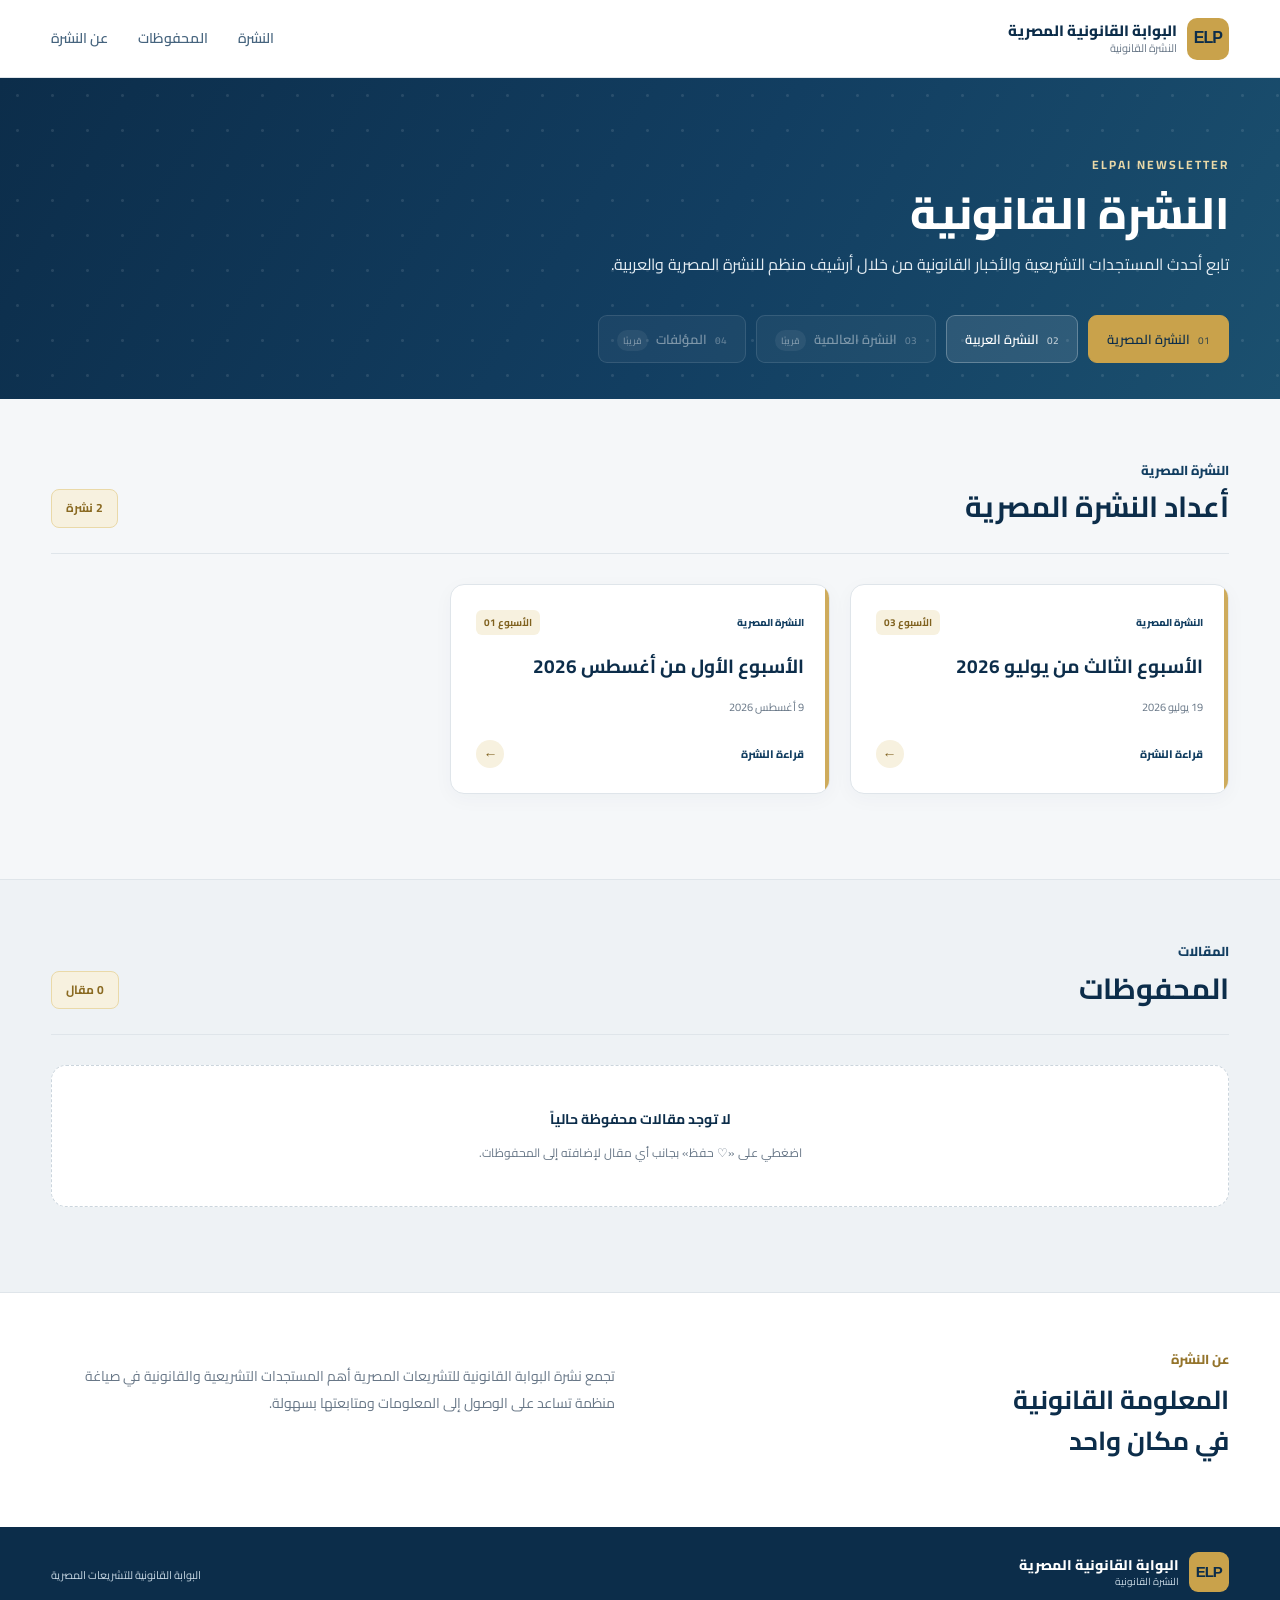
==== commit 4a571cb4: "Update index.html" ====
--- a/index.html
+++ b/index.html
@@ -9,7 +9,7 @@
         name="viewport"
         content="width=device-width, initial-scale=1.0">
 
-    <title>النشرات القانونية | ELPAI</title>
+    <title>النشرة القانونية | ELPAI</title>
 
     <link rel="preconnect" href="https://fonts.googleapis.com">
     <link rel="preconnect" href="https://fonts.gstatic.com" crossorigin>
@@ -45,7 +45,7 @@
                 </strong>
 
                 <span>
-                    القاموس القانوني
+                    النشرة القانونية
                 </span>
 
             </div>
@@ -56,7 +56,7 @@
         <nav class="navigation">
 
             <a href="#newsletters">
-                النشرات
+            النشرة
             </a>
 
             <a href="#savedArticles">
@@ -89,13 +89,13 @@
 
 
         <h1>
-            النشرات القانونية
+            النشرة القانونية
         </h1>
 
 
         <p>
             تابع أحدث المستجدات التشريعية والأخبار القانونية
-            من خلال أرشيف منظم للنشرات المصرية والعربية.
+            من خلال أرشيف منظم للنشرة المصرية والعربية.
         </p>
 
 
@@ -111,7 +111,7 @@
                     01
                 </span>
 
-                النشرات المصرية
+                النشرة المصرية
 
             </button>
 
@@ -124,7 +124,7 @@
                     02
                 </span>
 
-                النشرات العربية
+                النشرة العربية
 
             </button>
 
@@ -315,7 +315,7 @@
                 </strong>
 
                 <span>
-                    القاموس القانوني
+                    النشرة القانونية
                 </span>
 
             </div>
--- a/style.css
+++ b/style.css
@@ -1,25 +1,34 @@
 /* =========================================================
-   ELP LEGAL NEWSLETTER
-   ELP INSPIRED UI
+   ELPAI NEWSLETTER
+   Archive + Newsletter Details
+========================================================= */
+
+
+/* =========================================================
+   VARIABLES
 ========================================================= */
 
 :root {
-    --elp-blue: #075b8f;
-    --elp-dark-blue: #06466e;
-    --elp-deep-blue: #043c5d;
-
-    --elp-light-blue: #eaf5fb;
-    --elp-soft-blue: #f4f9fc;
-
-    --text-dark: #172633;
-    --text-body: #334756;
-    --text-muted: #687987;
+
+    --navy: #0c2d4a;
+    --navy-2: #123e61;
+
+    --gold: #c9a24b;
+    --gold-light: #ead9a8;
+
+    --ink: #172330;
+    --muted: #687787;
+
+    --line: #dfe5ea;
+
+    --bg: #f5f7f9;
 
     --white: #ffffff;
 
-    --border: #dbe7ee;
-
-    --shadow: 0 8px 25px rgba(4, 60, 93, 0.08);
+    --success: #1d7950;
+
+    --shadow:
+        0 14px 35px rgba(12,45,74,.10);
 
     --radius: 14px;
 }
@@ -30,30 +39,49 @@
 ========================================================= */
 
 * {
+
+    box-sizing: border-box;
+
     margin: 0;
+
     padding: 0;
-    box-sizing: border-box;
-}
+}
+
 
 html {
+
     scroll-behavior: smooth;
 }
 
+
 body {
-    background: #f7fafc;
-    color: var(--text-body);
-
-    /* أوضح من الخط القديم */
-    font-family: "Tajawal", "Cairo", sans-serif;
-
-    font-size: 17px;
-    font-weight: 500;
+
+    background: var(--bg);
+
+    color: var(--ink);
+
+    font-family:
+        "IBM Plex Sans Arabic",
+        "Cairo",
+        sans-serif;
 
     line-height: 1.9;
-
-    direction: rtl;
-
-    -webkit-font-smoothing: antialiased;
+}
+
+
+/* =========================================================
+   CONTAINER
+========================================================= */
+
+.header-container,
+.hero-container,
+.newsletter-container,
+.about-container,
+.footer-container {
+
+    width: min(1180px, 92%);
+
+    margin: auto;
 }
 
 
@@ -62,100 +90,110 @@
 ========================================================= */
 
 .site-header {
+
+    height: 78px;
+
     background: var(--white);
 
-    border-bottom: 3px solid var(--elp-blue);
+    border-bottom:
+        1px solid var(--line);
 
     position: sticky;
+
     top: 0;
 
-    z-index: 1000;
-
-    box-shadow: 0 3px 15px rgba(0, 0, 0, 0.05);
-}
-
-
-.header-inner {
-    max-width: 1200px;
-
-    margin: auto;
-
-    min-height: 82px;
-
-    padding: 0 25px;
+    z-index: 100;
+}
+
+
+.header-container {
+
+    height: 100%;
 
     display: flex;
 
     align-items: center;
 
     justify-content: space-between;
-
-    gap: 40px;
-}
-
-
-/* =========================================================
-   BRAND
+}
+
+
+/* =========================================================
+   HEADER LOGO
 ========================================================= */
 
 .brand {
+
     display: flex;
 
     align-items: center;
 
-    gap: 13px;
+    gap: 10px;
+
+    text-decoration: none;
 }
 
 
 .brand-mark {
-    width: 53px;
-    height: 53px;
-
-    background: var(--elp-blue);
-
-    color: white;
+
+    width: 42px;
+
+    height: 42px;
 
     border-radius: 10px;
 
     display: flex;
 
     align-items: center;
+
     justify-content: center;
 
-    font-family: Arial, sans-serif;
-
-    font-size: 18px;
+    font-family:
+        Arial,
+        Helvetica,
+        sans-serif;
+
+    font-size: 16px;
+
+    font-weight: 900;
+
+    letter-spacing: -1px;
+}
+
+
+.header-mark {
+
+    background: var(--gold);
+
+    color: var(--navy);
+}
+
+
+.brand-info {
+
+    display: flex;
+
+    flex-direction: column;
+
+    line-height: 1.35;
+}
+
+
+.brand-info strong {
+
+    color: var(--navy);
+
+    font-size: 15px;
 
     font-weight: 800;
-
-    letter-spacing: 1px;
-}
-
-
-.brand-text {
-    display: flex;
-
-    flex-direction: column;
-
-    line-height: 1.45;
-}
-
-
-.brand-text span {
-    font-size: 13px;
-
-    color: var(--text-muted);
-
-    font-weight: 500;
-}
-
-
-.brand-text strong {
-    color: var(--elp-dark-blue);
-
-    font-size: 17px;
-
-    font-weight: 800;
+}
+
+
+.brand-info span {
+
+    color: #687787;
+
+    font-size: 11px;
 }
 
 
@@ -163,37 +201,31 @@
    NAVIGATION
 ========================================================= */
 
-.main-nav {
-    display: flex;
-
-    align-items: center;
-
-    gap: 8px;
-}
-
-
-.main-nav a {
+.navigation {
+
+    display: flex;
+
+    gap: 30px;
+}
+
+
+.navigation a {
+
     text-decoration: none;
 
-    color: #475866;
+    color: #46647e;
 
     font-size: 14px;
 
-    font-weight: 700;
-
-    padding: 9px 15px;
-
-    border-radius: 8px;
-
-    transition: 0.2s ease;
-}
-
-
-.main-nav a:hover,
-.main-nav a.active {
-    color: var(--elp-blue);
-
-    background: var(--elp-light-blue);
+    font-weight: 600;
+
+    transition: .2s;
+}
+
+
+.navigation a:hover {
+
+    color: var(--navy);
 }
 
 
@@ -201,714 +233,1453 @@
    HERO
 ========================================================= */
 
-.newsletter-hero {
+.hero,
+.newsletter-page-hero {
+
+    position: relative;
+
+    overflow: hidden;
+
     background:
         linear-gradient(
-            135deg,
-            var(--elp-deep-blue),
-            var(--elp-blue)
+            120deg,
+            var(--navy),
+            var(--navy-2) 55%,
+            #1b506f
         );
 
+    color: var(--white);
+}
+
+
+.hero-background {
+
+    position: absolute;
+
+    inset: 0;
+
+    opacity: .10;
+
+    background-image:
+
+        radial-gradient(
+            circle,
+            white 1px,
+            transparent 2px
+        );
+
+    background-size: 35px 35px;
+}
+
+
+.hero-container {
+
+    position: relative;
+
+    padding:
+        70px
+        0
+        36px;
+}
+
+
+.hero-label {
+
+    color: var(--gold-light);
+
+    font-size: 12px;
+
+    letter-spacing: 2px;
+
+    font-weight: 700;
+}
+
+
+.hero h1 {
+
+    font-size: 44px;
+
+    line-height: 1.25;
+
+    margin-top: 8px;
+
+    margin-bottom: 8px;
+
+    font-weight: 800;
+}
+
+
+.hero p {
+
+    max-width: 700px;
+
+    color: #e5edf3;
+
+    font-size: 16px;
+
+    margin-bottom: 35px;
+}
+
+
+/* =========================================================
+   NEWSLETTER TABS
+========================================================= */
+
+.newsletter-tabs {
+
+    display: flex;
+
+    flex-wrap: wrap;
+
+    gap: 10px;
+}
+
+
+.newsletter-tab {
+
+    border:
+        1px solid rgba(255,255,255,.25);
+
+    background:
+        rgba(255,255,255,.10);
+
     color: white;
 
+    padding: 11px 18px;
+
+    border-radius: 9px;
+
+    font-family: inherit;
+
+    font-size: 13px;
+
+    font-weight: 600;
+
+    cursor: pointer;
+
+    transition: .25s;
+}
+
+
+.newsletter-tab span {
+
+    font-size: 10px;
+
+    margin-left: 6px;
+
+    opacity: .7;
+}
+
+
+.newsletter-tab:hover {
+
+    background:
+        rgba(255,255,255,.18);
+
+    transform:
+        translateY(-1px);
+}
+
+
+.newsletter-tab.active {
+
+    background: var(--gold);
+
+    color: var(--navy);
+
+    border-color: var(--gold);
+}
+
+
+.newsletter-tab.disabled {
+
+    opacity: .45;
+
+    cursor: not-allowed;
+}
+
+
+.newsletter-tab small {
+
+    font-size: 9px;
+
+    margin-right: 5px;
+
+    padding: 2px 6px;
+
+    background:
+        rgba(255,255,255,.15);
+
+    border-radius: 20px;
+}
+
+
+/* =========================================================
+   ARCHIVE
+========================================================= */
+
+.newsletter-container {
+
+    padding:
+        55px
+        0
+        85px;
+}
+
+
+.archive-header {
+
+    display: flex;
+
+    align-items: flex-end;
+
+    justify-content: space-between;
+
+    gap: 20px;
+
+    padding-bottom: 25px;
+
+    margin-bottom: 30px;
+
+    border-bottom:
+        1px solid var(--line);
+}
+
+
+.issue-type {
+
+    color: var(--navy-2);
+
+    font-size: 13px;
+
+    font-weight: 800;
+}
+
+
+.archive-header h2 {
+
+    color: var(--navy);
+
+    font-size: 29px;
+
+    line-height: 1.4;
+
+    margin-top: 3px;
+}
+
+
+.archive-count {
+
+    background: #f7f1df;
+
+    color: #8a6a22;
+
+    border:
+        1px solid var(--gold-light);
+
+    padding: 7px 14px;
+
+    border-radius: 8px;
+
+    font-size: 12px;
+
+    font-weight: 700;
+}
+
+
+/* =========================================================
+   NEWSLETTER ARCHIVE GRID
+========================================================= */
+
+.newsletter-archive {
+
+    display: grid;
+
+    grid-template-columns:
+        repeat(3, 1fr);
+
+    gap: 20px;
+}
+
+
+/* =========================================================
+   ARCHIVE CARD
+========================================================= */
+
+.archive-card {
+
     position: relative;
 
+    background: var(--white);
+
+    border:
+        1px solid var(--line);
+
+    border-radius: var(--radius);
+
+    padding: 25px;
+
+    min-height: 205px;
+
+    display: flex;
+
+    flex-direction: column;
+
+    justify-content: space-between;
+
+    cursor: pointer;
+
+    text-decoration: none;
+
     overflow: hidden;
-}
-
-
-.newsletter-hero::after {
+
+    box-shadow:
+        0 5px 20px
+        rgba(12,45,74,.035);
+
+    transition: .25s;
+}
+
+
+.archive-card::before {
+
     content: "";
 
     position: absolute;
 
-    width: 350px;
-    height: 350px;
-
-    border: 70px solid rgba(255, 255, 255, 0.06);
+    right: 0;
+
+    top: 0;
+
+    bottom: 0;
+
+    width: 4px;
+
+    background: var(--gold);
+
+    opacity: .9;
+}
+
+
+.archive-card:hover {
+
+    transform:
+        translateY(-5px);
+
+    border-color:
+        #cfd9e1;
+
+    box-shadow:
+        var(--shadow);
+}
+
+
+.archive-card-top {
+
+    display: flex;
+
+    align-items: center;
+
+    justify-content: space-between;
+
+    gap: 10px;
+
+    margin-bottom: 15px;
+}
+
+
+.archive-card-type {
+
+    color: var(--navy-2);
+
+    font-size: 10px;
+
+    font-weight: 800;
+}
+
+
+.archive-card-number {
+
+    background: #f7f1df;
+
+    color: #80621f;
+
+    border-radius: 6px;
+
+    padding: 3px 8px;
+
+    font-size: 10px;
+
+    font-weight: 700;
+}
+
+
+.archive-card h3 {
+
+    color: var(--navy);
+
+    font-size: 19px;
+
+    line-height: 1.7;
+
+    margin-bottom: 8px;
+}
+
+
+.archive-card-date {
+
+    color: var(--muted);
+
+    font-size: 11px;
+}
+
+
+.archive-card-bottom {
+
+    display: flex;
+
+    align-items: center;
+
+    justify-content: space-between;
+
+    gap: 10px;
+
+    margin-top: 20px;
+}
+
+
+.archive-card-link {
+
+    color: var(--navy-2);
+
+    font-size: 11px;
+
+    font-weight: 800;
+}
+
+
+.archive-card-arrow {
+
+    width: 28px;
+
+    height: 28px;
 
     border-radius: 50%;
 
-    left: -100px;
-    top: -170px;
-}
-
-
-.hero-content {
-    max-width: 1200px;
-
-    margin: auto;
-
-    padding: 55px 25px 60px;
+    background: #f7f1df;
+
+    color: #80621f;
+
+    display: flex;
+
+    align-items: center;
+
+    justify-content: center;
+
+    font-size: 14px;
+
+    transition: .25s;
+}
+
+
+.archive-card:hover .archive-card-arrow {
+
+    transform:
+        translateX(-3px);
+
+    background:
+        var(--gold-light);
+
+    color: var(--navy);
+}
+
+
+/* =========================================================
+   NO ARCHIVE RESULTS
+========================================================= */
+
+.archive-empty {
+
+    grid-column: 1 / -1;
+
+    background: white;
+
+    border:
+        1px dashed #cbd5dd;
+
+    border-radius: 15px;
+
+    padding: 50px 30px;
+
+    text-align: center;
+
+    color: var(--muted);
+}
+
+
+.archive-empty strong {
+
+    display: block;
+
+    color: var(--navy);
+
+    font-size: 15px;
+
+    margin-bottom: 4px;
+}
+
+
+.archive-empty span {
+
+    font-size: 12px;
+}
+
+
+/* =========================================================
+   SAVED ARTICLES
+========================================================= */
+
+.saved-section {
+
+    background: #eef2f5;
+
+    border-top:
+        1px solid var(--line);
+}
+
+
+.saved-grid {
+
+    display: grid;
+
+    grid-template-columns:
+        repeat(2, 1fr);
+
+    gap: 18px;
+}
+
+
+.saved-card {
+
+    background: white;
+
+    border:
+        1px solid var(--line);
+
+    border-radius: 15px;
+
+    padding: 23px;
+
+    box-shadow:
+        0 5px 20px
+        rgba(12,45,74,.035);
+}
+
+
+.saved-card-meta {
+
+    color: #8a6b27;
+
+    font-size: 10px;
+
+    font-weight: 700;
+
+    margin-bottom: 8px;
+}
+
+
+.saved-card h4 {
+
+    color: var(--navy);
+
+    font-size: 18px;
+
+    line-height: 1.7;
+
+    margin-bottom: 10px;
+}
+
+
+.saved-card p {
+
+    color: var(--muted);
+
+    font-size: 13px;
+
+    line-height: 2;
+}
+
+
+.saved-card-actions {
+
+    display: flex;
+
+    flex-wrap: wrap;
+
+    gap: 8px;
+
+    margin-top: 17px;
+}
+
+
+.saved-read {
+
+    border: none;
+
+    background: var(--navy);
+
+    color: white;
+
+    border-radius: 7px;
+
+    padding: 6px 13px;
+
+    font-family: inherit;
+
+    font-size: 11px;
+
+    font-weight: 700;
+
+    text-decoration: none;
+}
+
+
+.saved-empty {
+
+    grid-column: 1 / -1;
+
+    background: white;
+
+    border:
+        1px dashed #cbd5dd;
+
+    border-radius: 15px;
+
+    padding: 40px;
+
+    text-align: center;
+
+    color: var(--muted);
+}
+
+
+.saved-empty strong {
+
+    display: block;
+
+    color: var(--navy);
+
+    font-size: 14px;
+
+    margin-bottom: 3px;
+}
+
+
+.saved-empty span {
+
+    font-size: 12px;
+}
+
+
+/* =========================================================
+   NEWSLETTER DETAILS HERO
+========================================================= */
+
+.newsletter-page-hero {
+
+    min-height: 310px;
+}
+
+
+.newsletter-page-hero
+.hero-container {
+
+    padding:
+        35px
+        0
+        55px;
+}
+
+
+.newsletter-page-hero h1 {
+
+    font-size: 39px;
+
+    line-height: 1.4;
+
+    margin-top: 10px;
+
+    margin-bottom: 8px;
+
+    font-weight: 800;
+}
+
+
+.newsletter-page-hero p {
+
+    color: #dce7ee;
+
+    font-size: 14px;
+}
+
+
+/* =========================================================
+   BACK BUTTON
+========================================================= */
+
+.back-button {
+
+    display: inline-flex;
+
+    align-items: center;
+
+    gap: 7px;
+
+    color: #e5edf2;
+
+    border:
+        1px solid rgba(255,255,255,.25);
+
+    background:
+        rgba(255,255,255,.08);
+
+    padding: 7px 13px;
+
+    border-radius: 7px;
+
+    text-decoration: none;
+
+    font-size: 11px;
+
+    font-weight: 700;
+
+    margin-bottom: 35px;
+
+    transition: .2s;
+}
+
+
+.back-button:hover {
+
+    background:
+        rgba(255,255,255,.18);
+
+    border-color:
+        rgba(201,162,75,.7);
+}
+
+
+/* =========================================================
+   INTRO
+========================================================= */
+
+.newsletter-intro {
+
+    background: white;
+
+    border:
+        1px solid var(--line);
+
+    border-radius: 18px;
+
+    padding: 29px 30px;
+
+    box-shadow:
+        0 8px 30px
+        rgba(12,45,74,.05);
+
+    margin-bottom: 50px;
+}
+
+
+.newsletter-intro h3 {
+
+    color: var(--navy);
+
+    font-size: 21px;
+
+    margin-bottom: 8px;
+}
+
+
+.newsletter-intro > p {
+
+    color: var(--muted);
+
+    font-size: 14px;
+
+    max-width: 950px;
+}
+
+
+/* =========================================================
+   HIGHLIGHTS
+========================================================= */
+
+.highlights {
+
+    display: grid;
+
+    grid-template-columns:
+        repeat(4, 1fr);
+
+    gap: 10px;
+
+    margin-top: 23px;
+}
+
+
+.highlight {
+
+    background: #f4f7f9;
+
+    border-right:
+        3px solid
+        var(--gold);
+
+    border-radius: 9px;
+
+    padding: 13px 14px;
+
+    color: #2b4052;
+
+    font-size: 12px;
+
+    line-height: 1.7;
+}
+
+
+.highlight-number {
+
+    color: #94742b;
+
+    font-weight: 800;
+
+    margin-left: 4px;
+}
+
+
+/* =========================================================
+   SECTION
+========================================================= */
+
+.news-section {
+
+    margin-top: 55px;
+}
+
+
+.section-heading {
+
+    display: flex;
+
+    align-items: center;
+
+    gap: 12px;
+
+    margin-bottom: 20px;
+}
+
+
+.section-line {
+
+    width: 35px;
+
+    height: 2px;
+
+    background: var(--gold);
+}
+
+
+.section-heading h3 {
+
+    color: var(--navy);
+
+    font-size: 24px;
+}
+
+
+/* =========================================================
+   FEATURED NEWS
+========================================================= */
+
+.featured-news {
 
     position: relative;
 
-    z-index: 2;
-}
-
-
-/* =========================================================
-   BREADCRUMB
-========================================================= */
-
-.breadcrumb {
+    background: white;
+
+    border:
+        1px solid var(--line);
+
+    border-radius: 18px;
+
+    padding: 28px 31px;
+
+    overflow: hidden;
+
+    box-shadow:
+        0 8px 28px
+        rgba(12,45,74,.05);
+
+    transition: .25s;
+}
+
+
+.featured-news::before {
+
+    content: "";
+
+    position: absolute;
+
+    right: 0;
+
+    top: 0;
+
+    bottom: 0;
+
+    width: 5px;
+
+    background: var(--gold);
+}
+
+
+.featured-news:hover {
+
+    transform:
+        translateY(-2px);
+
+    box-shadow:
+        var(--shadow);
+}
+
+
+/* =========================================================
+   NEWS CARD
+========================================================= */
+
+.news-grid {
+
+    display: grid;
+
+    grid-template-columns:
+        repeat(2, 1fr);
+
+    gap: 18px;
+
+    margin-top: 18px;
+}
+
+
+.news-card {
+
+    background: white;
+
+    border:
+        1px solid var(--line);
+
+    border-radius: 15px;
+
+    padding: 23px;
+
+    transition: .25s;
+
+    box-shadow:
+        0 5px 20px
+        rgba(12,45,74,.035);
+}
+
+
+.news-card:hover {
+
+    transform:
+        translateY(-3px);
+
+    box-shadow:
+        0 12px 30px
+        rgba(12,45,74,.08);
+}
+
+
+/* =========================================================
+   META
+========================================================= */
+
+.news-meta {
+
+    display: flex;
+
+    align-items: center;
+
+    gap: 7px;
+
+    color: #8a6b27;
+
+    font-size: 10px;
+
+    font-weight: 700;
+
+    margin-bottom: 8px;
+}
+
+
+.news-dot {
+
+    width: 6px;
+
+    height: 6px;
+
+    background: var(--gold);
+
+    border-radius: 50%;
+}
+
+
+/* =========================================================
+   TITLE
+========================================================= */
+
+.news-card h4,
+.featured-news h4 {
+
+    color: var(--navy);
+
+    font-size: 18px;
+
+    line-height: 1.7;
+
+    margin-bottom: 10px;
+}
+
+
+.featured-news h4 {
+
+    font-size: 23px;
+}
+
+
+/* =========================================================
+   TEXT
+========================================================= */
+
+.news-card p,
+.featured-news p {
+
+    color: var(--muted);
+
     font-size: 13px;
 
-    color: rgba(255, 255, 255, 0.78);
-
-    margin-bottom: 25px;
-
-    font-weight: 500;
-}
-
-
-.breadcrumb span {
-    padding: 0 8px;
-
-    opacity: 0.6;
-}
-
-
-/* =========================================================
-   NEWSLETTER LABEL
-========================================================= */
-
-.newsletter-label {
-    display: inline-block;
-
-    background: rgba(255, 255, 255, 0.12);
-
-    border: 1px solid rgba(255, 255, 255, 0.2);
-
-    padding: 5px 15px;
-
-    border-radius: 30px;
+    line-height: 2;
+
+    display: -webkit-box;
+
+    -webkit-box-orient: vertical;
+
+    overflow: hidden;
+
+    -webkit-line-clamp: 4;
+}
+
+
+.featured-news p {
+
+    -webkit-line-clamp: 5;
+}
+
+
+/* =========================================================
+   ACTIONS
+========================================================= */
+
+.news-actions {
+
+    margin-top: 17px;
+
+    display: flex;
+
+    align-items: center;
+
+    flex-wrap: wrap;
+
+    gap: 8px;
+}
+
+
+/* =========================================================
+   SHARE
+========================================================= */
+
+.share-button {
+
+    border: none;
+
+    background: #f7f1df;
+
+    color: #80621f;
+
+    border-radius: 7px;
+
+    padding: 6px 13px;
+
+    font-family: inherit;
+
+    font-size: 11px;
+
+    font-weight: 700;
+
+    cursor: pointer;
+
+    transition: .2s;
+}
+
+
+.share-button:hover {
+
+    background: var(--gold-light);
+
+    color: var(--navy);
+}
+
+
+/* =========================================================
+   SAVE
+========================================================= */
+
+.save-button {
+
+    border: none;
+
+    background: #eef2f5;
+
+    color: var(--navy-2);
+
+    border-radius: 7px;
+
+    padding: 6px 13px;
+
+    font-family: inherit;
+
+    font-size: 11px;
+
+    font-weight: 700;
+
+    cursor: pointer;
+
+    transition: .2s;
+}
+
+
+.save-button:hover {
+
+    background: var(--gold-light);
+
+    color: var(--navy);
+}
+
+
+.save-button.saved {
+
+    background: var(--gold-light);
+
+    color: var(--navy);
+
+}
+
+
+/* =========================================================
+   COUNTRY
+========================================================= */
+
+.country-heading {
+
+    display: flex;
+
+    align-items: center;
+
+    gap: 10px;
+
+    margin:
+        25px
+        0
+        15px;
+}
+
+
+.country-icon {
+
+    width: 35px;
+
+    height: 35px;
+
+    border-radius: 50%;
+
+    background: #eef2f5;
+
+    color: var(--navy);
+
+    border:
+        1px solid #d8e0e6;
+
+    display: flex;
+
+    align-items: center;
+
+    justify-content: center;
+
+    font-size: 11px;
+
+    font-weight: 800;
+}
+
+
+.country-heading h4 {
+
+    color: #34536d;
+
+    font-size: 18px;
+}
+
+
+/* =========================================================
+   EMPTY STATE
+========================================================= */
+
+.empty-state {
+
+    background: white;
+
+    border:
+        1px dashed #cbd5dd;
+
+    border-radius: 15px;
+
+    padding: 40px;
+
+    text-align: center;
+
+    color: var(--muted);
+}
+
+
+.empty-icon {
+
+    width: 46px;
+
+    height: 46px;
+
+    margin:
+        auto
+        auto
+        12px;
+
+    border-radius: 50%;
+
+    background: #eef2f5;
+
+    display: flex;
+
+    align-items: center;
+
+    justify-content: center;
+
+    color: #7890a1;
+
+    font-size: 18px;
+}
+
+
+.empty-state strong {
+
+    display: block;
+
+    color: var(--navy);
 
     font-size: 14px;
 
-    font-weight: 600;
-
-    margin-bottom: 13px;
-}
-
-
-/* =========================================================
-   HERO TITLE
-========================================================= */
-
-.hero-content h1 {
-    font-size: clamp(30px, 4vw, 46px);
+    margin-bottom: 3px;
+}
+
+
+.empty-state span {
+
+    font-size: 12px;
+}
+
+
+/* =========================================================
+   ABOUT
+========================================================= */
+
+.about {
+
+    background: white;
+
+    border-top:
+        1px solid var(--line);
+}
+
+
+.about-container {
+
+    padding:
+        50px
+        0
+        65px;
+
+    display: grid;
+
+    grid-template-columns:
+        1fr
+        1fr;
+
+    gap: 50px;
+}
+
+
+.section-label {
+
+    color: #94742b;
+
+    font-size: 13px;
 
     font-weight: 800;
+}
+
+
+.about h2 {
+
+    color: var(--navy);
+
+    font-size: 26px;
+
+    line-height: 1.6;
+
+    margin-top: 5px;
+}
+
+
+.about p {
+
+    color: var(--muted);
+
+    font-size: 14px;
+
+    margin-top: 20px;
+}
+
+
+/* =========================================================
+   FOOTER
+========================================================= */
+
+footer {
+
+    background: var(--navy);
+
+    color: #c7d7e3;
+
+    position: relative;
+}
+
+
+.footer-container {
+
+    min-height: 90px;
+
+    display: flex;
+
+    align-items: center;
+
+    justify-content: space-between;
+
+    gap: 30px;
+
+    padding:
+        12px
+        0;
+}
+
+
+.footer-brand {
+
+    display: flex;
+
+    align-items: center;
+
+    gap: 10px;
+}
+
+
+.footer-logo-mark {
+
+    width: 40px;
+
+    height: 40px;
+
+    border-radius: 9px;
+
+    background: var(--gold);
+
+    color: var(--navy);
+
+    display: flex;
+
+    align-items: center;
+
+    justify-content: center;
+
+    font-family:
+        Arial,
+        Helvetica,
+        sans-serif;
+
+    font-size: 15px;
+
+    font-weight: 900;
+
+    letter-spacing: -1px;
+}
+
+
+.footer-brand-info {
+
+    display: flex;
+
+    flex-direction: column;
 
     line-height: 1.35;
-
-    margin-bottom: 17px;
-}
-
-
-/* =========================================================
-   ISSUE DATE
-========================================================= */
-
-.issue-meta {
-    display: flex;
-
-    align-items: center;
-
-    gap: 9px;
-
-    color: rgba(255, 255, 255, 0.9);
-
-    font-size: 15px;
-
-    font-weight: 600;
-}
-
-
-.meta-icon {
-    font-size: 19px;
-}
-
-
-/* =========================================================
-   MAIN CONTAINER
-========================================================= */
-
-.container {
-    max-width: 1120px;
-
-    margin: auto;
-
-    padding: 55px 25px 80px;
-}
-
-
-/* =========================================================
-   SECTION
-========================================================= */
-
-.newsletter-section {
-    margin-bottom: 65px;
-}
-
-
-.section-heading {
-    display: flex;
-
-    align-items: center;
-
-    gap: 16px;
-
-    margin-bottom: 30px;
-}
-
-
-.section-number {
-    width: 48px;
-    height: 48px;
-
-    flex-shrink: 0;
-
-    border-radius: 10px;
-
-    background: var(--elp-blue);
+}
+
+
+.footer-brand-info strong {
 
     color: white;
 
-    display: flex;
-
-    align-items: center;
-    justify-content: center;
-
-    font-family: Arial, sans-serif;
-
-    font-weight: 700;
-
     font-size: 14px;
 
-    direction: ltr;
-}
-
-
-.section-kicker {
-    color: var(--elp-blue);
-
-    font-size: 13px;
-
     font-weight: 800;
-
-    margin-bottom: 0;
-
-    line-height: 1.5;
-}
-
-
-.section-heading h2 {
-    color: var(--elp-deep-blue);
-
-    font-size: 28px;
-
-    font-weight: 800;
-
-    line-height: 1.45;
-}
-
-
-/* =========================================================
-   INTRODUCTION
-========================================================= */
-
-.intro-card {
-    background: white;
-
-    border: 1px solid var(--border);
-
-    border-right: 5px solid var(--elp-blue);
-
-    border-radius: var(--radius);
-
-    padding: 30px 35px;
-
-    box-shadow: var(--shadow);
-}
-
-
-.intro-title {
-    color: var(--text-dark);
-
-    font-size: 18px;
-
-    font-weight: 500;
-
-    line-height: 2;
-
-    margin-bottom: 22px;
-}
-
-
-.intro-title strong {
-    color: var(--elp-blue);
-
-    font-weight: 800;
-}
-
-
-.intro-list {
-    list-style: none;
-
-    display: grid;
-
-    gap: 9px;
-}
-
-
-.intro-list li {
-    position: relative;
-
-    padding-right: 25px;
-
-    color: var(--text-body);
-
-    font-size: 16.5px;
-
-    font-weight: 500;
-
-    line-height: 1.9;
-}
-
-
-.intro-list li::before {
-    content: "";
-
-    position: absolute;
-
-    right: 0;
-
-    top: 14px;
-
-    width: 8px;
-    height: 8px;
-
-    border-radius: 50%;
-
-    background: var(--elp-blue);
-}
-
-
-/* =========================================================
-   SHARE BAR
-========================================================= */
-
-.share-bar {
-    background: var(--white);
-
-    border: 1px solid var(--border);
-
-    border-radius: 12px;
-
-    padding: 17px 22px;
-
-    margin: -25px 0 55px;
-
-    display: flex;
-
-    align-items: center;
-
-    justify-content: space-between;
-
-    gap: 20px;
-
-    box-shadow: var(--shadow);
-}
-
-
-.share-bar > span {
-    color: var(--elp-deep-blue);
-
-    font-size: 15px;
-
-    font-weight: 800;
-}
-
-
-.share-buttons {
-    display: flex;
-
-    gap: 10px;
-}
-
-
-.share {
-    border: none;
-
-    color: white;
-
-    border-radius: 7px;
-
-    padding: 9px 15px;
-
-    min-width: 120px;
-
-    font-family: Arial, sans-serif;
-
-    font-size: 13px;
-
-    font-weight: 700;
-
-    cursor: pointer;
-
-    display: flex;
-
-    align-items: center;
-
-    justify-content: center;
-
-    gap: 8px;
-
-    transition:
-        transform 0.2s ease,
-        opacity 0.2s ease;
-}
-
-
-.share:hover {
-    transform: translateY(-2px);
-
-    opacity: 0.9;
-}
-
-
-.share.facebook {
-    background: #1877f2;
-}
-
-
-.share.twitter {
-    background: #111111;
-}
-
-
-.share span {
-    font-size: 17px;
-
-    line-height: 1;
-}
-
-
-/* =========================================================
-   COUNTRY
-========================================================= */
-
-.country-block {
-    margin-bottom: 45px;
-}
-
-
-.country-title {
-    display: flex;
-
-    align-items: center;
-
-    gap: 14px;
-
-    margin: 35px 0 22px;
-}
-
-
-.country-title h3 {
-    color: var(--elp-blue);
-
-    font-size: 21px;
-
-    font-weight: 800;
-
-    white-space: nowrap;
-}
-
-
-.country-line {
-    height: 1px;
-
-    background: #cddde7;
-
-    flex: 1;
-}
-
-
-/* =========================================================
-   NEWS CARD
-========================================================= */
-
-.news-card {
-    background: white;
-
-    border: 1px solid var(--border);
-
-    border-radius: var(--radius);
-
-    padding: 27px 30px;
-
-    margin-bottom: 17px;
-
-    position: relative;
-
-    box-shadow:
-        0 4px 16px rgba(4, 60, 93, 0.04);
-
-    transition: 0.25s ease;
-}
-
-
-.news-card::before {
-    content: "";
-
-    position: absolute;
-
-    right: 0;
-
-    top: 20px;
-    bottom: 20px;
-
-    width: 3px;
-
-    background: var(--elp-blue);
-
-    border-radius: 3px 0 0 3px;
-}
-
-
-.news-card:hover {
-    transform: translateY(-2px);
-
-    box-shadow:
-        0 9px 25px rgba(4, 60, 93, 0.09);
-
-    border-color: #c4dbe8;
-}
-
-
-.news-card h4 {
-    color: var(--elp-deep-blue);
-
-    font-size: 19px;
-
-    font-weight: 800;
-
-    line-height: 1.7;
-
-    margin-bottom: 12px;
-
-    padding-right: 7px;
-}
-
-
-.news-card p {
-    color: var(--text-body);
-
-    font-size: 17px;
-
-    font-weight: 500;
-
-    line-height: 2.05;
-
-    text-align: justify;
-}
-
-
-/* =========================================================
-   FEATURED ARTICLE
-========================================================= */
-
-.featured-article {
-    background:
-        linear-gradient(
-            135deg,
-            #ffffff,
-            var(--elp-soft-blue)
-        );
-
-    border: 1px solid var(--border);
-
-    border-radius: 16px;
-
-    padding: 35px;
-
-    box-shadow: var(--shadow);
-
-    position: relative;
-
-    overflow: hidden;
-}
-
-
-.featured-article::after {
-    content: "§";
-
-    position: absolute;
-
-    left: 30px;
-    bottom: -40px;
-
-    font-family: Georgia, serif;
-
-    font-size: 180px;
-
-    color: rgba(7, 91, 143, 0.04);
-
-    pointer-events: none;
-}
-
-
-.article-tag {
-    display: inline-block;
-
-    background: var(--elp-light-blue);
-
-    color: var(--elp-blue);
-
-    padding: 4px 13px;
-
-    border-radius: 20px;
-
-    font-size: 13px;
-
-    font-weight: 800;
-
-    margin-bottom: 14px;
-}
-
-
-.featured-article h3 {
-    color: var(--elp-deep-blue);
-
-    font-size: 24px;
-
-    line-height: 1.65;
-
-    font-weight: 800;
-
-    margin-bottom: 8px;
-}
-
-
-.article-author {
-    color: var(--elp-blue);
-
-    font-size: 14px;
-
-    font-weight: 700;
-
-    margin-bottom: 20px;
-}
-
-
-.featured-article > p:not(.article-author) {
-    color: var(--text-body);
-
-    font-size: 17px;
-
-    font-weight: 500;
-
-    line-height: 2.1;
-
-    max-width: 950px;
-}
-
-
-/* =========================================================
-   READ MORE
-========================================================= */
-
-.read-more {
-    margin-top: 25px;
-
-    border: none;
-
-    background: var(--elp-blue);
-
-    color: white;
-
-    padding: 10px 18px;
-
-    border-radius: 7px;
-
-    font-family: "Tajawal", "Cairo", sans-serif;
-
-    font-size: 14px;
-
-    font-weight: 800;
-
-    cursor: pointer;
-
-    transition: 0.2s;
-}
-
-
-.read-more:hover {
-    background: var(--elp-deep-blue);
-
-    transform: translateY(-1px);
-}
-
-
-.read-more span {
-    margin-right: 8px;
-}
-
-
-/* =========================================================
-   FOOTER
-========================================================= */
-
-.footer {
-    background: var(--elp-deep-blue);
-
-    color: white;
-}
-
-
-.footer-inner {
-    max-width: 1120px;
-
-    margin: auto;
-
-    padding: 30px 25px;
-
-    display: flex;
-
-    justify-content: space-between;
-
-    align-items: center;
-
-    gap: 30px;
-}
-
-
-.footer strong {
-    font-family: Arial, sans-serif;
-
-    font-size: 25px;
-
-    letter-spacing: 2px;
-}
-
-
-.footer p {
-    color: rgba(255, 255, 255, 0.72);
-
-    font-size: 13px;
-}
-
-
-.footer-date {
-    color: rgba(255, 255, 255, 0.72);
-
-    text-align: left;
-
-    font-size: 13px;
+}
+
+
+.footer-brand-info span {
+
+    color: #c7d7e3;
+
+    font-size: 10px;
+}
+
+
+.footer-container p {
+
+    font-size: 11px;
 
     line-height: 1.8;
+
+    margin-top: 7px;
+
+    max-width: 700px;
+
+    color: #c7d7e3;
 }
 
 
@@ -916,178 +1687,223 @@
    RESPONSIVE
 ========================================================= */
 
-@media (max-width: 850px) {
-
-    .header-inner {
+@media(max-width: 1000px) {
+
+    .newsletter-archive {
+
+        grid-template-columns:
+            repeat(2, 1fr);
+    }
+
+}
+
+
+@media(max-width: 900px) {
+
+    .highlights {
+
+        grid-template-columns:
+            repeat(2, 1fr);
+    }
+
+
+    .news-grid,
+    .saved-grid {
+
+        grid-template-columns: 1fr;
+    }
+
+
+    .about-container {
+
+        grid-template-columns: 1fr;
+    }
+
+}
+
+
+@media(max-width: 600px) {
+
+    .site-header {
+
+        height: auto;
+    }
+
+
+    .header-container {
+
+        padding:
+            13px
+            0;
+    }
+
+
+    .brand-mark {
+
+        width: 38px;
+
+        height: 38px;
+
+        font-size: 14px;
+    }
+
+
+    .brand-info strong {
+
+        font-size: 13px;
+    }
+
+
+    .brand-info span {
+
+        font-size: 9px;
+    }
+
+
+    .navigation {
+
+        display: none;
+    }
+
+
+    .hero-container {
+
+        padding:
+            45px
+            0
+            28px;
+    }
+
+
+    .hero h1 {
+
+        font-size: 34px;
+    }
+
+
+    .hero p {
+
+        font-size: 14px;
+    }
+
+
+    .newsletter-tabs {
+
+        display: grid;
+
+        grid-template-columns:
+            1fr
+            1fr;
+    }
+
+
+    .newsletter-tab {
+
+        font-size: 11px;
+
+        padding: 10px;
+    }
+
+
+    .archive-header {
+
         flex-direction: column;
 
+        align-items: flex-start;
+    }
+
+
+    .archive-header h2 {
+
+        font-size: 23px;
+    }
+
+
+    .newsletter-archive {
+
+        grid-template-columns: 1fr;
+    }
+
+
+    .archive-card {
+
+        min-height: 185px;
+    }
+
+
+    .newsletter-page-hero {
+
+        min-height: 270px;
+    }
+
+
+    .newsletter-page-hero h1 {
+
+        font-size: 29px;
+    }
+
+
+    .newsletter-intro {
+
+        padding: 22px;
+    }
+
+
+    .highlights {
+
+        grid-template-columns: 1fr;
+    }
+
+
+    .featured-news {
+
+        padding: 22px;
+    }
+
+
+    .featured-news h4 {
+
+        font-size: 19px;
+    }
+
+
+    .news-card {
+
+        padding: 20px;
+    }
+
+
+    .section-heading h3 {
+
+        font-size: 20px;
+    }
+
+
+    /* FOOTER */
+
+    .footer-container {
+
+        flex-direction: column;
+
         justify-content: center;
 
-        padding: 15px 20px;
-
-        gap: 12px;
-    }
-
-
-    .main-nav {
-        width: 100%;
-
-        overflow-x: auto;
-
-        justify-content: flex-start;
-    }
-
-
-    .main-nav a {
-        white-space: nowrap;
-    }
-
-
-    .hero-content {
-        padding: 40px 20px 45px;
-    }
-
-
-    .container {
-        padding: 40px 18px 60px;
-    }
-
-
-    .share-bar {
-        flex-direction: column;
-
-        align-items: stretch;
+        align-items: center;
 
         text-align: center;
-    }
-
-
-    .share-buttons {
-        justify-content: center;
-    }
-
-
-    .country-title h3 {
-        font-size: 18px;
-    }
-
-
-    .news-card {
-        padding: 23px 24px;
-    }
-
-
-    .news-card h4 {
-        font-size: 18px;
-    }
-
-
-    .news-card p {
-        font-size: 16.5px;
-
-        text-align: right;
-    }
-}
-
-
-@media (max-width: 550px) {
-
-    body {
-        font-size: 16px;
-    }
-
-
-    .brand-text {
-        display: none;
-    }
-
-
-    .hero-content h1 {
-        font-size: 29px;
-    }
-
-
-    .section-heading h2 {
-        font-size: 23px;
-    }
-
-
-    .section-number {
-        width: 42px;
-
-        height: 42px;
-    }
-
-
-    .intro-card {
-        padding: 23px 20px;
-    }
-
-
-    .intro-title {
-        font-size: 16px;
-    }
-
-
-    .share-buttons {
-        flex-direction: column;
-
-        width: 100%;
-    }
-
-
-    .share {
-        width: 100%;
-    }
-
-
-    .country-title {
-        gap: 9px;
-    }
-
-
-    .country-line {
-        display: none;
-    }
-
-
-    .news-card {
-        padding: 21px 20px;
-    }
-
-
-    .news-card h4 {
-        font-size: 17px;
-
-        line-height: 1.8;
-    }
-
-
-    .news-card p {
-        font-size: 16px;
-
-        line-height: 2;
-    }
-
-
-    .featured-article {
-        padding: 25px 20px;
-    }
-
-
-    .featured-article h3 {
-        font-size: 20px;
-    }
-
-
-    .footer-inner {
-        flex-direction: column;
-
-        align-items: flex-start;
-    }
-
-
-    .footer-date {
-        text-align: right;
-    }
-}
+
+        gap: 8px;
+
+        padding:
+            18px
+            0;
+    }
+
+
+    .footer-container p {
+
+        margin-top: 4px;
+
+        max-width: 95%;
+    }
+
+}
